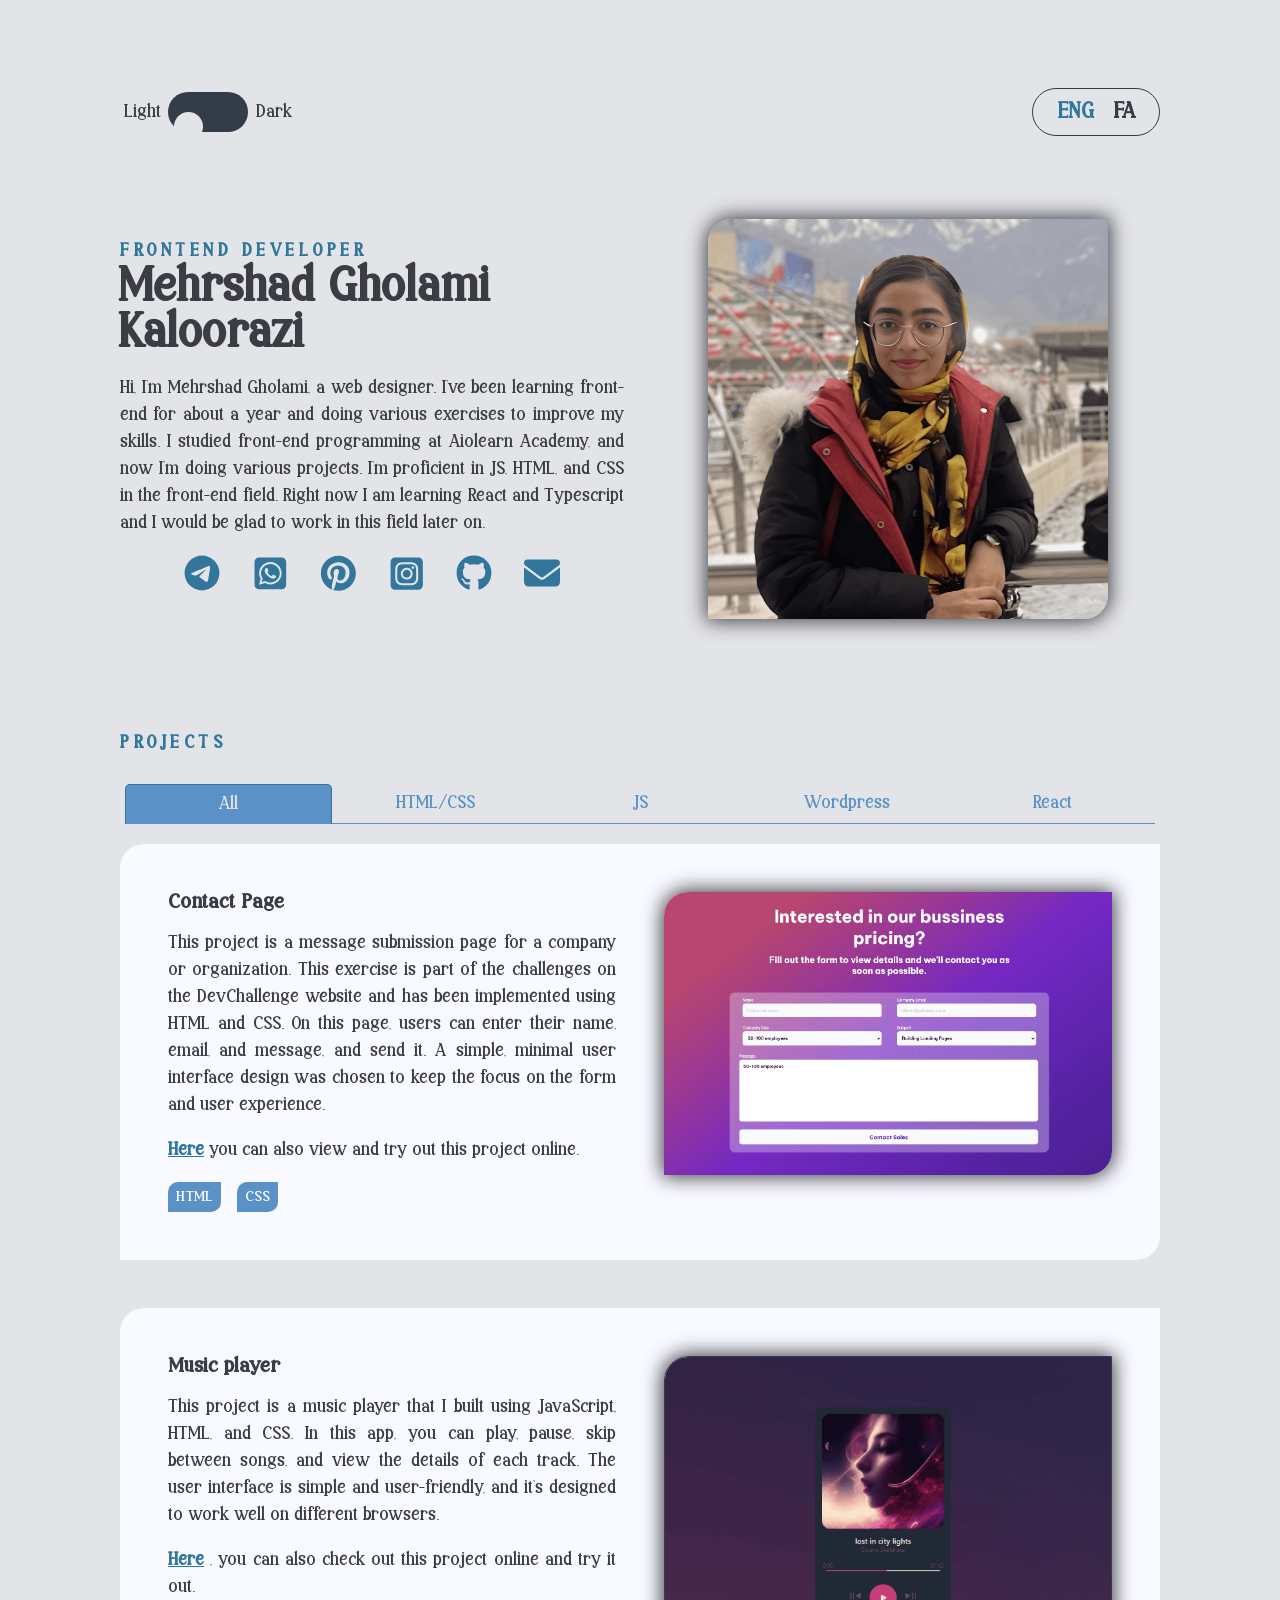
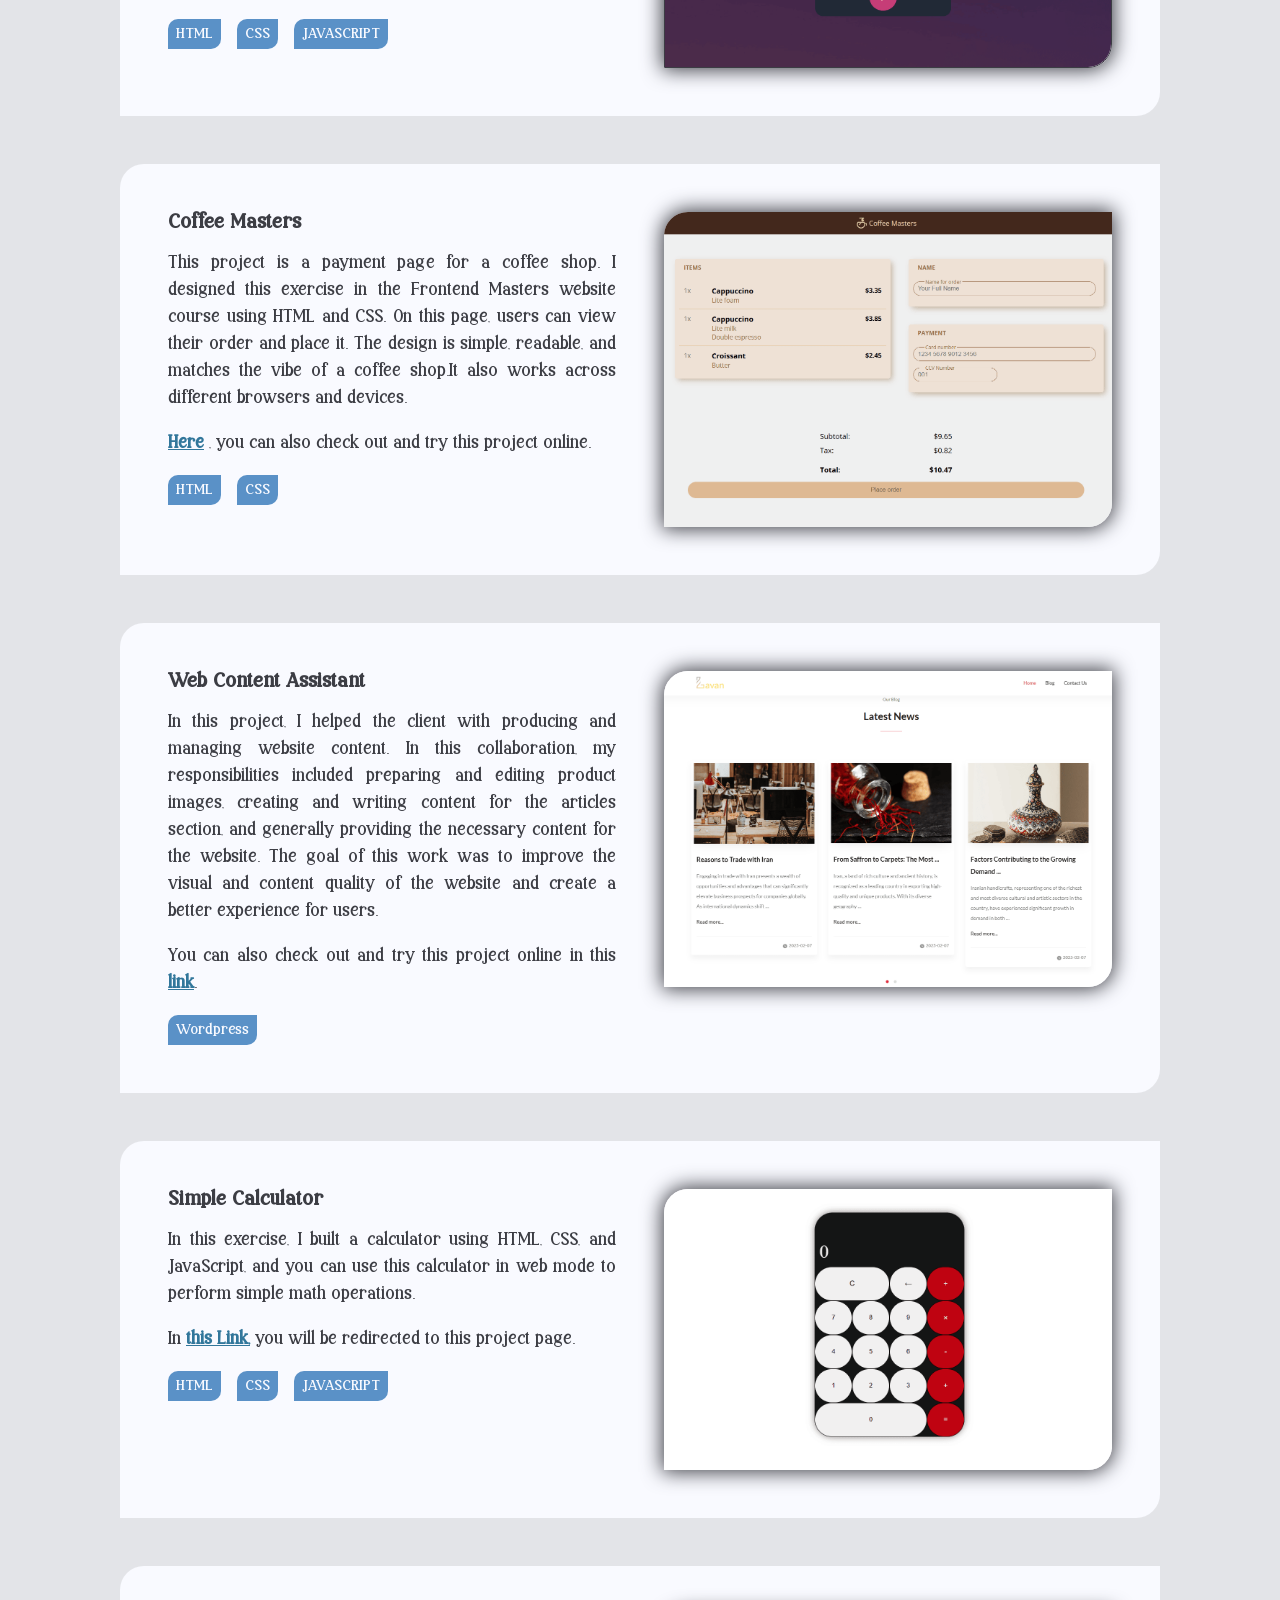
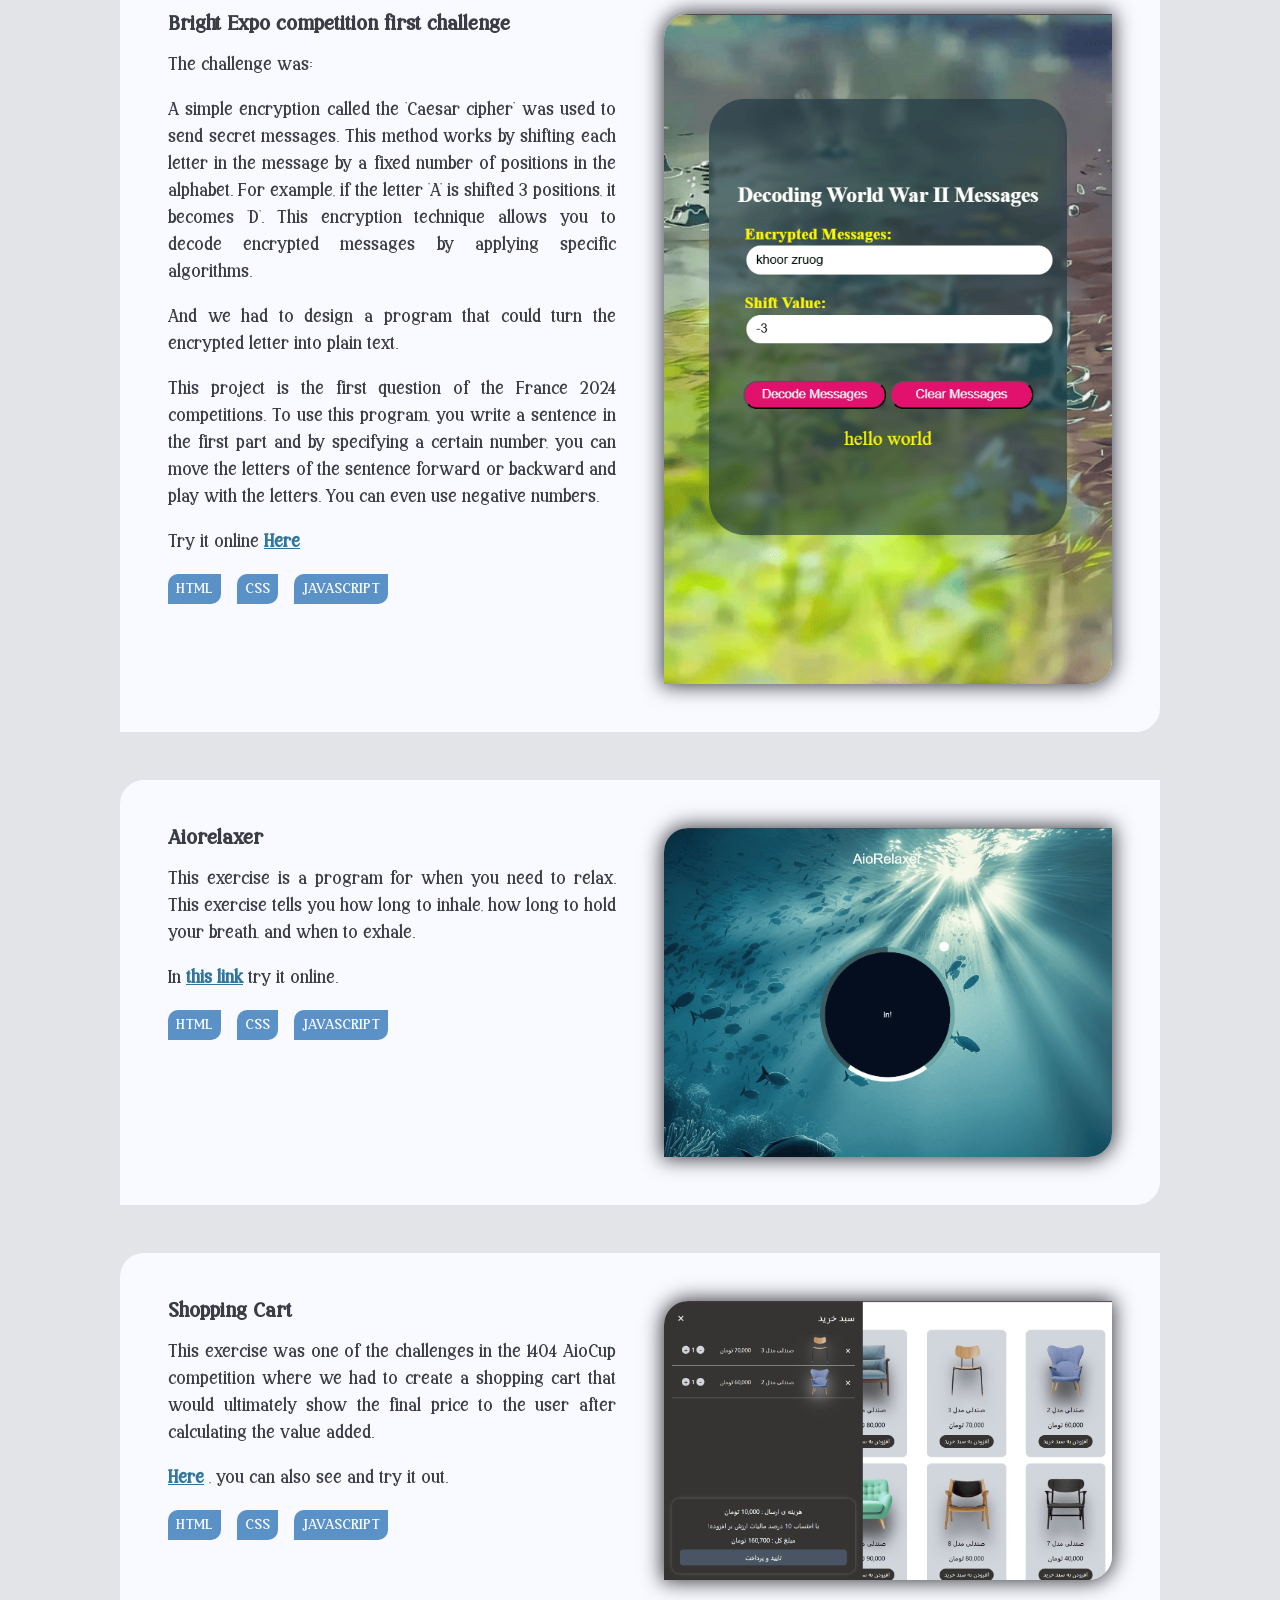
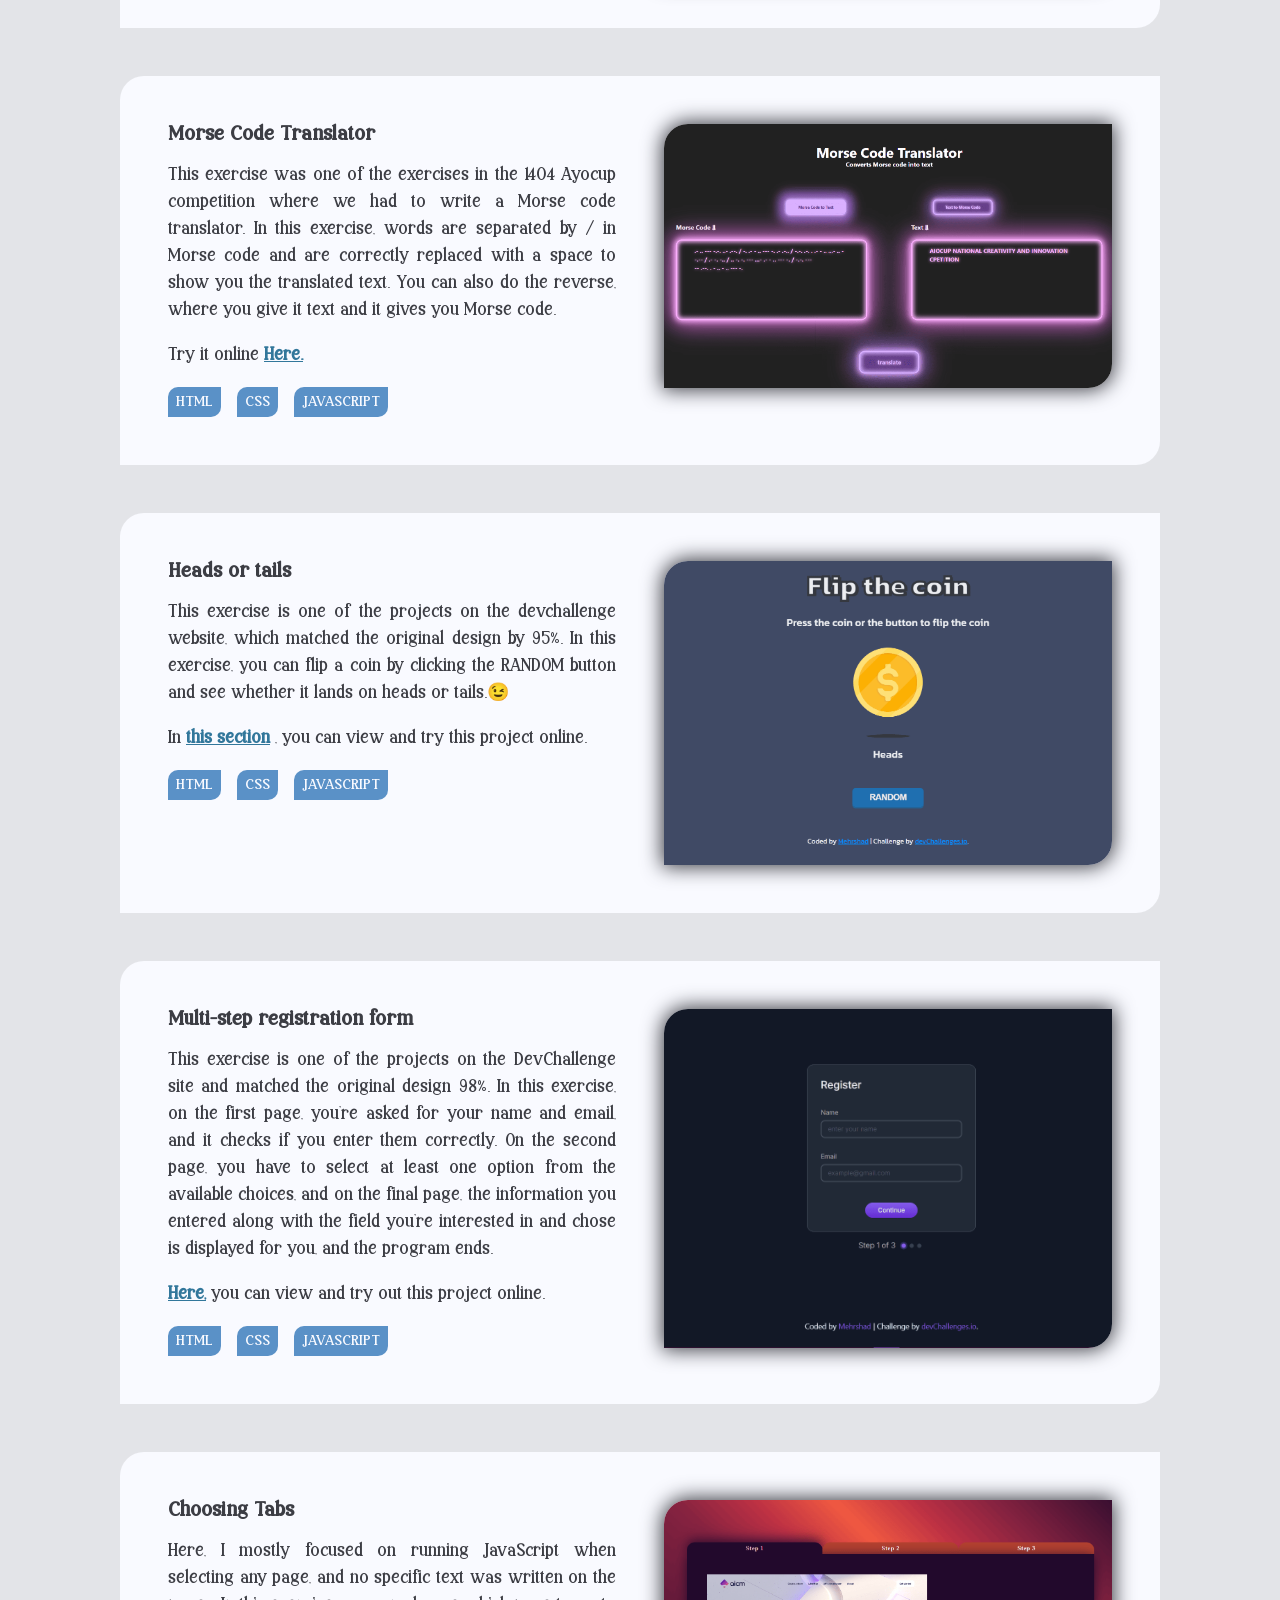
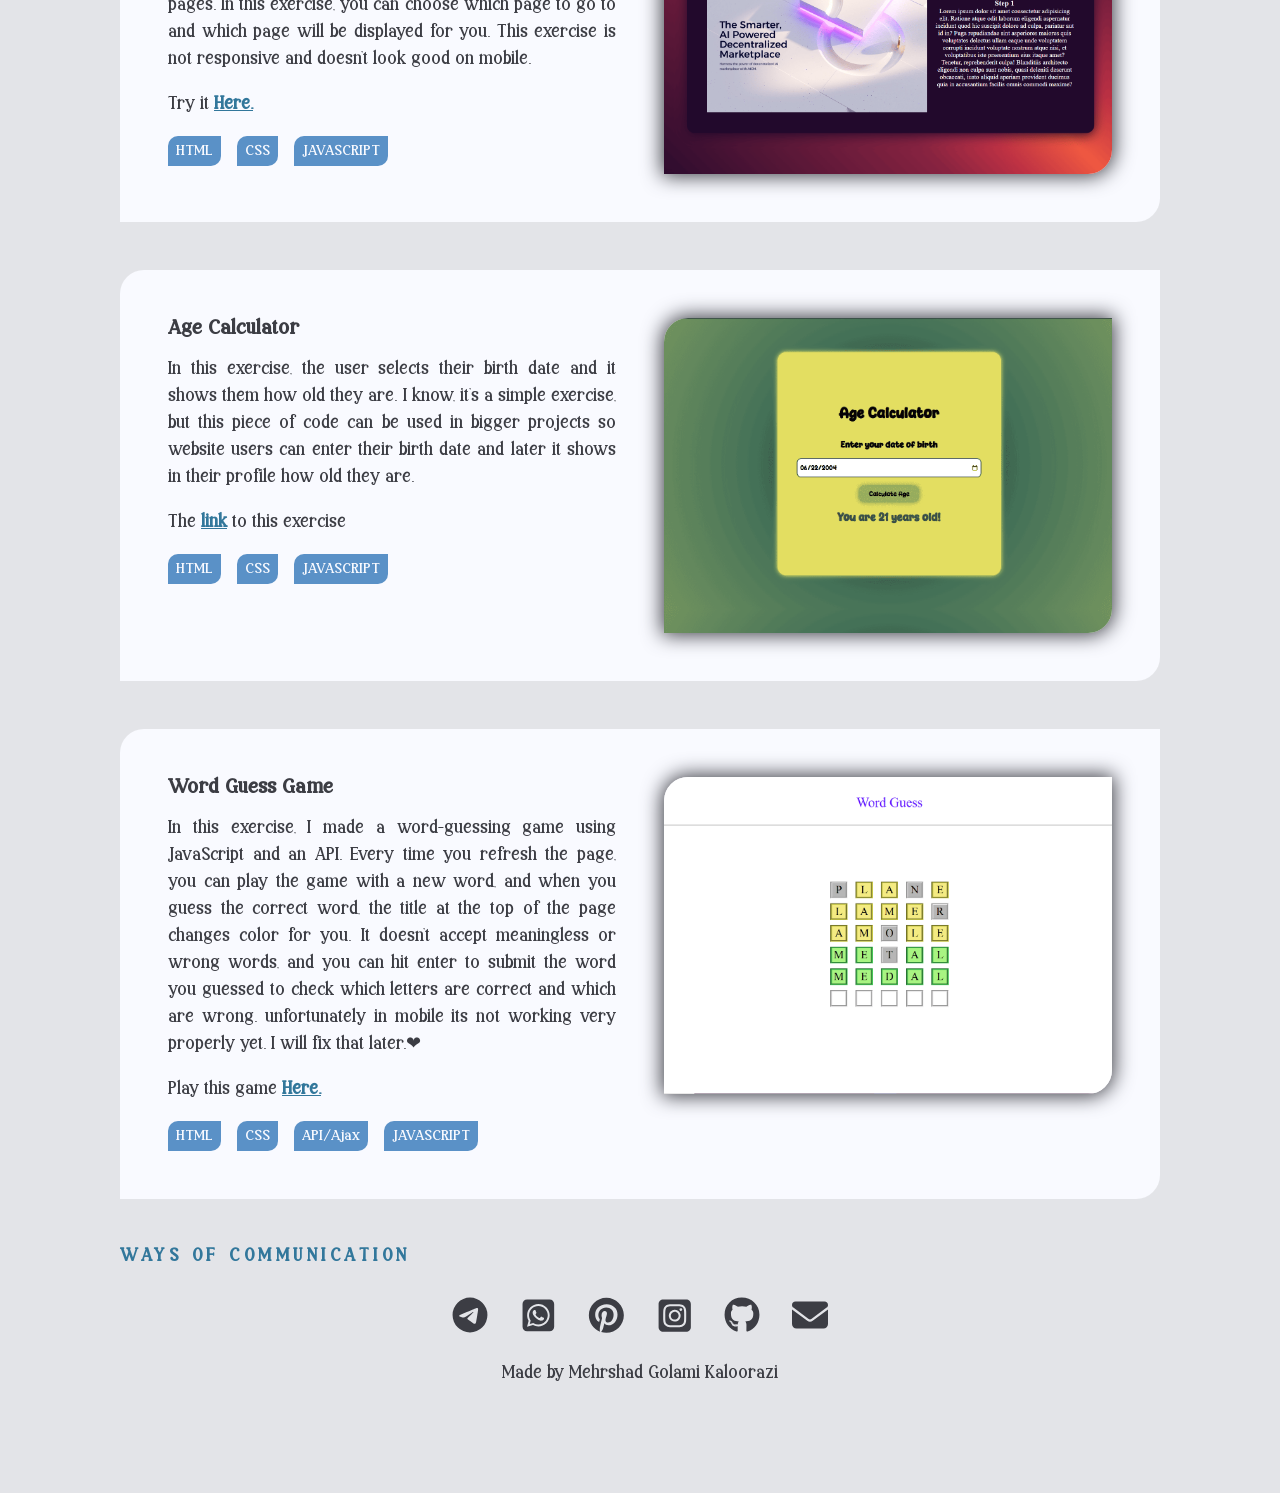
==== eng-index.html @ 02be36e4 "adding eng version" ====
<!DOCTYPE html>
<html lang="eng" dir="ltr">
<head>
    <meta charset="UTF-8">
    <meta name="viewport" content="width=device-width, initial-scale=1.0">
    <link rel="stylesheet" href="style.css">
    <link rel="shortcut icon" href="1.png">
    <title>My Portfolio</title>
</head>
<body>
    <div class="wrapper">
      <header dir="ltr">
        <div class="themeSwicher">
          <label>Light</label>
          <button class="but">
            <div class="circle" data-set-theme="light"></div>
          </button>
          <label>Dark</label>
        </div>
        
        <span>
          <a href="eng-index.html" style="color: #32779b; text-decoration: none;">ENG</a>
          <a href="index.html" style="text-decoration: none;">FA</a>
        </span>
      </header>
      <article class="main-article" style="text-align: left;">
        <div class="text">
          <h2>Frontend Developer</h2>
          <h1 style="text-align: left;">Mehrshad Gholami Kaloorazi</h1>
          <p style="text-align: justify;">Hi, I'm Mehrshad Gholami, a web designer. I've been learning front-end for about a year and doing various exercises to improve my skills. I studied front-end programming at Aiolearn Academy, and now I'm doing various projects. I'm proficient in JS, HTML, and CSS in the front-end field. 
            Right now I am learning React and Typescript and I would be glad to work in this field later on.</p>
          <ul class="icons">
              <li><a href="https://t.me/Mehr_shad" target="_blank"><svg xmlns="http://www.w3.org/2000/svg" viewBox="0 0 512 512">
                  <!--!Font Awesome Free v7.0.0 by @fontawesome - https://fontawesome.com License - https://fontawesome.com/license/free Copyright 2025 Fonticons, Inc.-->
                  <title>Telegram</title>
                  <path d="M256 8a248 248 0 1 0 0 496 248 248 0 1 0 0-496zM371 176.7c-3.7 39.2-19.9 134.4-28.1 178.3-3.5 18.6-10.3 24.8-16.9 25.4-14.4 1.3-25.3-9.5-39.3-18.7-21.8-14.3-34.2-23.2-55.3-37.2-24.5-16.1-8.6-25 5.3-39.5 3.7-3.8 67.1-61.5 68.3-66.7 .2-.7 .3-3.1-1.2-4.4s-3.6-.8-5.1-.5c-2.2 .5-37.1 23.5-104.6 69.1-9.9 6.8-18.9 10.1-26.9 9.9-8.9-.2-25.9-5-38.6-9.1-15.5-5-27.9-7.7-26.8-16.3 .6-4.5 6.7-9 18.4-13.7 72.3-31.5 120.5-52.3 144.6-62.3 68.9-28.6 83.2-33.6 92.5-33.8 2.1 0 6.6 .5 9.6 2.9 2 1.7 3.2 4.1 3.5 6.7 .5 3.2 .6 6.5 .4 9.8z" class="social"/>
                </svg></a></li>
              <li><a href="https://wa.me/qr/Z7FU225FASTUP1" target="_blank"><svg xmlns="http://www.w3.org/2000/svg" viewBox="60 60 510 510">
                <!--!Font Awesome Free v7.0.0 by @fontawesome - https://fontawesome.com License - https://fontawesome.com/license/free Copyright 2025 Fonticons, Inc.-->
                <title>Whatsapp</title>
                <path d="M188.1 318.6C188.1 343.5 195.1 367.8 208.3 388.7L211.4 393.7L198.1 442.3L248 429.2L252.8 432.1C273 444.1 296.2 450.5 319.9 450.5L320 450.5C392.6 450.5 453.3 391.4 453.3 318.7C453.3 283.5 438.1 250.4 413.2 225.5C388.2 200.5 355.2 186.8 320 186.8C247.3 186.8 188.2 245.9 188.1 318.6zM370.8 394C358.2 395.9 348.4 394.9 323.3 384.1C286.5 368.2 261.5 332.6 256.4 325.4C256 324.8 255.7 324.5 255.6 324.3C253.6 321.7 239.4 302.8 239.4 283.3C239.4 264.9 248.4 255.4 252.6 251C252.9 250.7 253.1 250.5 253.3 250.2C256.9 246.2 261.2 245.2 263.9 245.2C266.5 245.2 269.2 245.2 271.5 245.3L272.3 245.3C274.6 245.3 277.5 245.3 280.4 252.1C281.6 255 283.4 259.4 285.3 263.9C288.6 271.9 292 280.2 292.6 281.5C293.6 283.5 294.3 285.8 292.9 288.4C289.5 295.2 286 298.8 283.6 301.4C280.5 304.6 279.1 306.1 281.3 310C296.6 336.3 311.9 345.4 335.2 357.1C339.2 359.1 341.5 358.8 343.8 356.1C346.1 353.5 353.7 344.5 356.3 340.6C358.9 336.6 361.6 337.3 365.2 338.6C368.8 339.9 388.3 349.5 392.3 351.5C393.1 351.9 393.8 352.2 394.4 352.5C397.2 353.9 399.1 354.8 399.9 356.1C400.8 358 400.8 366 397.5 375.2C394.2 384.5 378.4 392.9 370.8 394zM544 160C544 124.7 515.3 96 480 96L160 96C124.7 96 96 124.7 96 160L96 480C96 515.3 124.7 544 160 544L480 544C515.3 544 544 515.3 544 480L544 160zM244.1 457.9L160 480L182.5 397.8C168.6 373.8 161.3 346.5 161.3 318.5C161.4 231.1 232.5 160 319.9 160C362.3 160 402.1 176.5 432.1 206.5C462 236.5 480 276.3 480 318.7C480 406.1 407.3 477.2 319.9 477.2C293.3 477.2 267.2 470.5 244.1 457.9z" class="social"/>
              </svg></a></li>
              <li><a href="https://pin.it/11IVLfPgn" target="_blank"><svg xmlns="http://www.w3.org/2000/svg" viewBox="60 60 510 510">
                <!--!Font Awesome Free v7.0.0 by @fontawesome - https://fontawesome.com License - https://fontawesome.com/license/free Copyright 2025 Fonticons, Inc.-->
                <title>Pinterest</title>
                <path d="M568 320C568 457 457 568 320 568C294.4 568 269.8 564.1 246.6 556.9C256.7 540.4 271.8 513.4 277.4 491.9C280.4 480.3 292.8 432.9 292.8 432.9C300.9 448.3 324.5 461.4 349.6 461.4C424.4 461.4 478.3 392.6 478.3 307.1C478.3 225.2 411.4 163.9 325.4 163.9C218.4 163.9 161.5 235.7 161.5 314C161.5 350.4 180.9 395.7 211.8 410.1C216.5 412.3 219 411.3 220.1 406.8C220.9 403.4 225.1 386.5 227 378.7C227.6 376.2 227.3 374 225.3 371.6C215.2 359.1 207 336.3 207 315C207 260.3 248.4 207.4 319 207.4C379.9 207.4 422.6 248.9 422.6 308.3C422.6 375.4 388.7 421.9 344.6 421.9C320.3 421.9 302 401.8 307.9 377.1C314.9 347.6 328.4 315.8 328.4 294.5C328.4 275.5 318.2 259.6 297 259.6C272.1 259.6 252.1 285.3 252.1 319.8C252.1 341.8 259.5 356.6 259.5 356.6C259.5 356.6 235 460.4 230.5 479.8C225.5 501.2 227.5 531.4 229.6 551C137.4 514.9 72 425.1 72 320C72 183 183 72 320 72C457 72 568 183 568 320z" class="social"/>
              </svg></a></li>
              <li><a href="https://www.instagram.com/web_with_mehrshad" target="_blank"><svg xmlns="http://www.w3.org/2000/svg" viewBox="60 60 500 500">
                <!--!Font Awesome Free v7.0.0 by @fontawesome - https://fontawesome.com License - https://fontawesome.com/license/free Copyright 2025 Fonticons, Inc.-->
                <title>Instagram</title>
                <path d="M290.4 275.7C274 286 264.5 304.5 265.5 323.8C266.6 343.2 278.2 360.4 295.6 368.9C313.1 377.3 333.8 375.5 349.6 364.3C366 354 375.5 335.5 374.5 316.2C373.4 296.8 361.8 279.6 344.4 271.1C326.9 262.7 306.2 264.5 290.4 275.7zM432.7 207.3C427.5 202.1 421.2 198 414.3 195.3C396.2 188.2 356.7 188.5 331.2 188.8C327.1 188.8 323.3 188.9 320 188.9C316.7 188.9 312.8 188.9 308.6 188.8C283.1 188.5 243.8 188.1 225.7 195.3C218.8 198 212.6 202.1 207.3 207.3C202 212.5 198 218.8 195.3 225.7C188.2 243.8 188.6 283.4 188.8 308.9C188.8 313 188.9 316.8 188.9 320C188.9 323.2 188.9 327 188.8 331.1C188.6 356.6 188.2 396.2 195.3 414.3C198 421.2 202.1 427.4 207.3 432.7C212.5 438 218.8 442 225.7 444.7C243.8 451.8 283.3 451.5 308.8 451.2C312.9 451.2 316.7 451.1 320 451.1C323.3 451.1 327.2 451.1 331.4 451.2C356.9 451.5 396.2 451.9 414.3 444.7C421.2 442 427.4 437.9 432.7 432.7C438 427.5 442 421.2 444.7 414.3C451.9 396.3 451.5 356.9 451.2 331.3C451.2 327.1 451.1 323.2 451.1 319.9C451.1 316.6 451.1 312.8 451.2 308.5C451.5 283 451.9 243.6 444.7 225.5C442 218.6 437.9 212.4 432.7 207.1L432.7 207.3zM365.6 251.8C383.7 263.9 396.2 282.7 400.5 304C404.8 325.3 400.3 347.5 388.2 365.6C382.2 374.6 374.5 382.2 365.6 388.2C356.7 394.2 346.6 398.3 336 400.4C314.7 404.6 292.5 400.2 274.4 388.1C256.3 376 243.8 357.2 239.5 335.9C235.2 314.6 239.7 292.4 251.7 274.3C263.7 256.2 282.6 243.7 303.9 239.4C325.2 235.1 347.4 239.6 365.5 251.6L365.6 251.6zM394.8 250.5C391.7 248.4 389.2 245.4 387.7 241.9C386.2 238.4 385.9 234.6 386.6 230.8C387.3 227 389.2 223.7 391.8 221C394.4 218.3 397.9 216.5 401.6 215.8C405.3 215.1 409.2 215.4 412.7 216.9C416.2 218.4 419.2 220.8 421.3 223.9C423.4 227 424.5 230.7 424.5 234.5C424.5 237 424 239.5 423.1 241.8C422.2 244.1 420.7 246.2 419 248C417.3 249.8 415.1 251.2 412.8 252.2C410.5 253.2 408 253.7 405.5 253.7C401.7 253.7 398 252.6 394.9 250.5L394.8 250.5zM544 160C544 124.7 515.3 96 480 96L160 96C124.7 96 96 124.7 96 160L96 480C96 515.3 124.7 544 160 544L480 544C515.3 544 544 515.3 544 480L544 160zM453 453C434.3 471.7 411.6 477.6 386 478.9C359.6 480.4 280.4 480.4 254 478.9C228.4 477.6 205.7 471.7 187 453C168.3 434.3 162.4 411.6 161.2 386C159.7 359.6 159.7 280.4 161.2 254C162.5 228.4 168.3 205.7 187 187C205.7 168.3 228.5 162.4 254 161.2C280.4 159.7 359.6 159.7 386 161.2C411.6 162.5 434.3 168.3 453 187C471.7 205.7 477.6 228.4 478.8 254C480.3 280.3 480.3 359.4 478.8 385.9C477.5 411.5 471.7 434.2 453 452.9L453 453z" class="social"/>
              </svg></a></li>
              <li><a href="https://github.com/Mehrghk" target="_blank"><svg xmlns="http://www.w3.org/2000/svg" viewBox="0 0 496 512">
                    <!--!Font Awesome Free 6.7.2 by @fontawesome - https://fontawesome.com License - https://fontawesome.com/license/free Copyright 2025 Fonticons, Inc.-->
                <title>Github</title>
                    <path d="M165.9 397.4c0 2-2.3 3.6-5.2 3.6-3.3 .3-5.6-1.3-5.6-3.6 0-2 2.3-3.6 5.2-3.6 3-.3 5.6 1.3 5.6 3.6zm-31.1-4.5c-.7 2 1.3 4.3 4.3 4.9 2.6 1 5.6 0 6.2-2s-1.3-4.3-4.3-5.2c-2.6-.7-5.5 .3-6.2 2.3zm44.2-1.7c-2.9 .7-4.9 2.6-4.6 4.9 .3 2 2.9 3.3 5.9 2.6 2.9-.7 4.9-2.6 4.6-4.6-.3-1.9-3-3.2-5.9-2.9zM244.8 8C106.1 8 0 113.3 0 252c0 110.9 69.8 205.8 169.5 239.2 12.8 2.3 17.3-5.6 17.3-12.1 0-6.2-.3-40.4-.3-61.4 0 0-70 15-84.7-29.8 0 0-11.4-29.1-27.8-36.6 0 0-22.9-15.7 1.6-15.4 0 0 24.9 2 38.6 25.8 21.9 38.6 58.6 27.5 72.9 20.9 2.3-16 8.8-27.1 16-33.7-55.9-6.2-112.3-14.3-112.3-110.5 0-27.5 7.6-41.3 23.6-58.9-2.6-6.5-11.1-33.3 2.6-67.9 20.9-6.5 69 27 69 27 20-5.6 41.5-8.5 62.8-8.5s42.8 2.9 62.8 8.5c0 0 48.1-33.6 69-27 13.7 34.7 5.2 61.4 2.6 67.9 16 17.7 25.8 31.5 25.8 58.9 0 96.5-58.9 104.2-114.8 110.5 9.2 7.9 17 22.9 17 46.4 0 33.7-.3 75.4-.3 83.6 0 6.5 4.6 14.4 17.3 12.1C428.2 457.8 496 362.9 496 252 496 113.3 383.5 8 244.8 8zM97.2 352.9c-1.3 1-1 3.3 .7 5.2 1.6 1.6 3.9 2.3 5.2 1 1.3-1 1-3.3-.7-5.2-1.6-1.6-3.9-2.3-5.2-1zm-10.8-8.1c-.7 1.3 .3 2.9 2.3 3.9 1.6 1 3.6 .7 4.3-.7 .7-1.3-.3-2.9-2.3-3.9-2-.6-3.6-.3-4.3 .7zm32.4 35.6c-1.6 1.3-1 4.3 1.3 6.2 2.3 2.3 5.2 2.6 6.5 1 1.3-1.3 .7-4.3-1.3-6.2-2.2-2.3-5.2-2.6-6.5-1zm-11.4-14.7c-1.6 1-1.6 3.6 0 5.9 1.6 2.3 4.3 3.3 5.6 2.3 1.6-1.3 1.6-3.9 0-6.2-1.4-2.3-4-3.3-5.6-2z" class="social" />
                  </svg></a></li>
              <li><a href="mailto:megh92701@gmail.com"><svg xmlns="http://www.w3.org/2000/svg" viewBox="0 0 512 512">
                    <!--!Font Awesome Free 6.7.2 by @fontawesome - https://fontawesome.com License - https://fontawesome.com/license/free Copyright 2025 Fonticons, Inc.-->
                <title>Email</title>
                    <path d="M48 64C21.5 64 0 85.5 0 112c0 15.1 7.1 29.3 19.2 38.4L236.8 313.6c11.4 8.5 27 8.5 38.4 0L492.8 150.4c12.1-9.1 19.2-23.3 19.2-38.4c0-26.5-21.5-48-48-48L48 64zM0 176L0 384c0 35.3 28.7 64 64 64l384 0c35.3 0 64-28.7 64-64l0-208L294.4 339.2c-22.8 17.1-54 17.1-76.8 0L0 176z" class="social" />
                  </svg></a></li>
            </ul>
        </div>
        <img src="Upscaled2.png" alt="Mehrshad Gholami Kaloorazi." />
      </article>
      <main>
        <h2 class="h2-footer">Projects</h2>
        <ul class="project-type">
          <li name="All" class="active">
            <span>All</span>
          </li>
          <li name="CSS">
            <span>HTML/CSS</span>
          </li>
          <li name="JS">
            <span>JS</span>
          </li>
          <li name="Wordpress">
            <span>Wordpress</span>
          </li>
          <li name="React">
            <span>React</span>
          </li>
        </ul>
        
        <div class="All-panel projects">
          <article class="project">
            <div class="text">
              <h3>Contact Page</h3>
              <p>
                This project is a message submission page for a company or organization. This exercise is part of the challenges on the DevChallenge website and has been implemented using HTML and CSS. On this page, users can enter their name, email, and message, and send it. A simple, minimal user interface design was chosen to keep the focus on the form and user experience.
                <p>
                  <a target="_blank" href="https://mehrghk.github.io/contact-page/">Here</a> 
                  you can also view and try out this project online.
                </p>
              </p>
              <ul>
                <li>HTML</li>
                <li>CSS</li>
              </ul>
            </div>
            <img src="Projects/contact-page.png" alt="Contact Page">
          </article>
          <article class="project">
            <div class="text">
              <h3>Music player</h3>
                <p>This project is a music player that I built using JavaScript, HTML, and CSS. In this app, you can play, pause, skip between songs, and view the details of each track. The user interface is simple and user-friendly, and it's designed to work well on different browsers.

                </p>
                <p>
                  <a target="_blank" href="https://mehrghk.github.io/Music-Player-by-Mehrshad/">Here</a> 
                  , you can also check out this project online and try it out.
                </p>
              <ul>
                <li>HTML</li>
                <li>CSS</li>
                <li>JAVASCRIPT</li>
              </ul>
              
            </div>
            <img src="Projects/music-palyer.png" alt="Grid-based layout with 3 columns and 4 rows, some merged, featuring planets and moons." class="img-border">

          </article>
          <article class="project">
            <div class="text">
              <h3>Coffee Masters</h3>
              <p>This project is a payment page for a coffee shop. I designed this exercise in the Frontend Masters website course using HTML and CSS. On this page, users can view their order and place it. The design is simple, readable, and matches the vibe of a coffee shop.It also works across different browsers and devices.</p>
              <p>
                <a target="_blank" href="https://mehrghk.github.io/Coffee-Masters/">Here</a> 
                , you can also check out and try this project online.
              </p>
              <ul>
                <li>HTML</li>
                <li>CSS</li>
              </ul>
            </div>
            <img src="Projects/coffee-masters.png" alt="A page for placing order in a cafe">
          </article>
          <article class="project">
            <div class="text">
              <h3>Web Content Assistant</h3>
              <p>In this project, I helped the client with producing and managing website content. In this collaboration, my responsibilities included preparing and editing product images, creating and writing content for the articles section, and generally providing the necessary content for the website. The goal of this work was to improve the visual and content quality of the website and create a better experience for users.</p>

              <p>You can also check out and try this project online in this
                <a target="_blank" href="https://lavantrading.com/">link</a>.
              </p>
              <ul>
                <li>Wordpress</li>
              </ul>
            </div>
            <img src="Projects/پروژه 1.png" alt="A page for placing order in a cafe">
          </article>
          <article class="project">
            <div class="text">
              <h3>Simple Calculator</h3>
              <p>In this exercise, I built a calculator using HTML, CSS, and JavaScript, and you can use this calculator in web mode to perform simple math operations.</p>
              <p>In 
                <a target="_blank" href="https://mehrghk.github.io/calculator/">this Link,</a> 
                you will be redirected to this project page.
              </p>
              <ul>
                <li>HTML</li>
                <li>CSS</li>
                <li>JAVASCRIPT</li>
              </ul>
            </div>
            <img src="Projects/calculator.png" alt="Calculator">
          </article>
          <article class="project">
            <div class="text">
              <h3>Bright Expo competition first challenge</h3>
              <p>The challenge was:</p>
              <p>A simple encryption called the 'Caesar cipher' was used to send secret messages. This method works by shifting each letter in the message by a fixed number of positions in the alphabet. For example, if the letter 'A' is shifted 3 positions, it becomes 'D'. This encryption technique allows you to decode encrypted messages by applying specific algorithms.</p>
              <p>And we had to design a program that could turn the encrypted letter into plain text.</p>
              <p>This project is the first question of the France 2024 competitions. To use this program, you write a sentence in the first part and by specifying a certain number, you can move the letters of the sentence forward or backward and play with the letters. You can even use negative numbers.</p>
              <p>Try it online
                <a target="_blank" href="https://mehrghk.github.io/BrightExpoChallenge1/">Here</a>
              </p>
              <ul>
                <li>HTML</li>
                <li>CSS</li>
                <li>JAVASCRIPT</li>
              </ul>
            </div>
            <img class="in-desktop" src="Projects/BrightExpo Challenge1.png" alt="BrightExpo Challenge1">
            <img class="in-mobile" src="Projects/BrightExpo Challenge.png" alt="BrightExpo Challenge1">
          </article>
          <article class="project">
            <div class="text">
              <h3>Aiorelaxer</h3>
              <p>This exercise is a program for when you need to relax. This exercise tells you how long to inhale, how long to hold your breath, and when to exhale.</p>
              <p>In
                <a target="_blank" href="https://mehrghk.github.io/Aiorelaxer/">this link</a> 
                try it online.
              </p>
              <ul>
                <li>HTML</li>
                <li>CSS</li>
                <li>JAVASCRIPT</li>
              </ul>
            </div>
            <img src="Projects/aiorelaxer.png" alt="A page for relaxing(breath)">
          </article>
          <article class="project">
            <div class="text">
              <h3>Shopping Cart</h3>
              <p>This exercise was one of the challenges in the 1404 AioCup competition where we had to create a shopping cart that would ultimately show the final price to the user after calculating the value added.</p>
              <p>
                <a target="_blank" href="https://mehrghk.github.io/ShoppingCartByMehrshadGholami/">Here</a> 
                , you can also see and try it out.
              </p>
              <ul>
                <li>HTML</li>
                <li>CSS</li>
                <li>JAVASCRIPT</li>
              </ul>
            </div>
            <img src="Projects/sabad kharid.png" alt="A shopping cart project">
          </article>
          <article class="project">
            <div class="text">
              <h3>Morse Code Translator</h3>
              <p>This exercise was one of the exercises in the 1404 Ayocup competition where we had to write a Morse code translator. In this exercise, words are separated by / in Morse code and are correctly replaced with a space to show you the translated text. You can also do the reverse, where you give it text and it gives you Morse code.</p>
              <p>Try it online 
                <a target="_blank" href="https://mehrghk.github.io/MorseToTextOrTextToMorseTranslatorByMehrshad/">Here.</a>
              </p>
              <ul>
                <li>HTML</li>
                <li>CSS</li>
                <li>JAVASCRIPT</li>
              </ul>
            </div>
            <img src="Projects/morse-code-translator.png" alt="a translator for morse code to text and vice versa">
          </article>
          <article class="project">
            <div class="text">
              <h3>Heads or tails</h3>
              <p>This exercise is one of the projects on the devchallenge website, which matched the original design by 95%. In this exercise, you can flip a coin by clicking the RANDOM button and see whether it lands on heads or tails.😉</p>
              <p>In 
                <a target="_blank" href="https://mehrghk.github.io/Fliping-Coin/">this section</a> 
               , you can view and try this project online.
              </p>
              <ul>
                <li>HTML</li>
                <li>CSS</li>
                <li>JAVASCRIPT</li>
              </ul>
            </div>
            <img src="Projects/flip-the-coin.png" alt="flip the coin page">
          </article>
          <article class="project">
            <div class="text">
              <h3>Multi-step registration form</h3>
              <p>This exercise is one of the projects on the DevChallenge site and matched the original design 98%. In this exercise, on the first page, you're asked for your name and email, and it checks if you enter them correctly. On the second page, you have to select at least one option from the available choices, and on the final page, the information you entered along with the field you're interested in and chose is displayed for you, and the program ends.
              </p>
              <p>
                <a target="_blank" href="https://mehrghk.github.io/Multi-Step-Register-Form-By-Mehrshad/">Here,</a> 
               you can view and try out this project online.
              </p>
              <ul>
                <li>HTML</li>
                <li>CSS</li>
                <li>JAVASCRIPT</li>
              </ul>
            </div>
            <img src="Projects/multi-step-register-form.png" alt="flip the coin page">
          </article>
          <article class="project">
            <div class="text">
              <h3>Choosing Tabs</h3>
              <p>Here, I mostly focused on running JavaScript when selecting any page, and no specific text was written on the pages. In this exercise, you can choose which page to go to and which page will be displayed for you. This exercise is not responsive and doesn't look good on mobile.</p>
              <p>Try it 
                <a target="_blank" href="https://mehrghk.github.io/Tab-Sections/">Here.</a>
              </p>
              <ul>
                <li>HTML</li>
                <li>CSS</li>
                <li>JAVASCRIPT</li>
              </ul>
            </div>
            <img src="Projects/tab-sections.png" alt="tab chosing project">
          </article>
          <article class="project">
            <div class="text">
              <h3>Age Calculator</h3>
              <p>In this exercise, the user selects their birth date and it shows them how old they are.  
I know, it's a simple exercise, but this piece of code can be used in bigger projects so website users can enter their birth date and later it shows in their profile how old they are.</p>
              <p>The
                <a target="_blank" href="https://mehrghk.github.io/Calculate-Age-By-Mehrshad/"> link</a> 
                 to this exercise
              </p>
              <ul>
                <li>HTML</li>
                <li>CSS</li>
                <li>JAVASCRIPT</li>
              </ul>
            </div>
            <img src="Projects/Calculate-Age.png" alt="tab chosing project">
          </article>
          <article class="project">
            <div class="text">
              <h3>Word Guess Game</h3>
              <p>In this exercise, I made a word-guessing game using JavaScript and an API. Every time you refresh the page, you can play the game with a new word, and when you guess the correct word, the title at the top of the page changes color for you. It doesn't accept meaningless or wrong words, and you can hit enter to submit the word you guessed to check which letters are correct and which are wrong.
                unfortunately in mobile its not working very properly yet. I will fix that later.❤
              </p>
              <p>Play this game
                <a target="_blank" href="https://mehrghk.github.io/WordGuess-game/">Here.</a> 
              </p>
              <ul>
                <li>HTML</li>
                <li>CSS</li>
                <li>API/Ajax</li>
                <li>JAVASCRIPT</li>
              </ul>
            </div>
            <img src="Projects/WordGuess-Game.png" alt="tab chosing project">
          </article>
        </div>
        <div class="CSS-panel projects"></div>
        <div class="JS-panel projects"></div>
        <div class="Wordpress-panel projects"></div>
        <div class="React-panel projects"></div>

      </main>
      <footer>
        <h2 class="h2-footer">Ways of communication</h2>
        <div class="footer-text">
          <ul class="icons">
            <li><a href="https://t.me/Mehr_shad" target="_blank"><svg xmlns="http://www.w3.org/2000/svg" viewBox="0 0 512 512">
                <title>Telegram</title>
                <path d="M256 8a248 248 0 1 0 0 496 248 248 0 1 0 0-496zM371 176.7c-3.7 39.2-19.9 134.4-28.1 178.3-3.5 18.6-10.3 24.8-16.9 25.4-14.4 1.3-25.3-9.5-39.3-18.7-21.8-14.3-34.2-23.2-55.3-37.2-24.5-16.1-8.6-25 5.3-39.5 3.7-3.8 67.1-61.5 68.3-66.7 .2-.7 .3-3.1-1.2-4.4s-3.6-.8-5.1-.5c-2.2 .5-37.1 23.5-104.6 69.1-9.9 6.8-18.9 10.1-26.9 9.9-8.9-.2-25.9-5-38.6-9.1-15.5-5-27.9-7.7-26.8-16.3 .6-4.5 6.7-9 18.4-13.7 72.3-31.5 120.5-52.3 144.6-62.3 68.9-28.6 83.2-33.6 92.5-33.8 2.1 0 6.6 .5 9.6 2.9 2 1.7 3.2 4.1 3.5 6.7 .5 3.2 .6 6.5 .4 9.8z" class="social"/>
              </svg></a></li>
            <li><a href="https://wa.me/qr/Z7FU225FASTUP1" target="_blank"><svg xmlns="http://www.w3.org/2000/svg" viewBox="60 60 510 510">
              <title>Whatsapp</title>
              <path d="M188.1 318.6C188.1 343.5 195.1 367.8 208.3 388.7L211.4 393.7L198.1 442.3L248 429.2L252.8 432.1C273 444.1 296.2 450.5 319.9 450.5L320 450.5C392.6 450.5 453.3 391.4 453.3 318.7C453.3 283.5 438.1 250.4 413.2 225.5C388.2 200.5 355.2 186.8 320 186.8C247.3 186.8 188.2 245.9 188.1 318.6zM370.8 394C358.2 395.9 348.4 394.9 323.3 384.1C286.5 368.2 261.5 332.6 256.4 325.4C256 324.8 255.7 324.5 255.6 324.3C253.6 321.7 239.4 302.8 239.4 283.3C239.4 264.9 248.4 255.4 252.6 251C252.9 250.7 253.1 250.5 253.3 250.2C256.9 246.2 261.2 245.2 263.9 245.2C266.5 245.2 269.2 245.2 271.5 245.3L272.3 245.3C274.6 245.3 277.5 245.3 280.4 252.1C281.6 255 283.4 259.4 285.3 263.9C288.6 271.9 292 280.2 292.6 281.5C293.6 283.5 294.3 285.8 292.9 288.4C289.5 295.2 286 298.8 283.6 301.4C280.5 304.6 279.1 306.1 281.3 310C296.6 336.3 311.9 345.4 335.2 357.1C339.2 359.1 341.5 358.8 343.8 356.1C346.1 353.5 353.7 344.5 356.3 340.6C358.9 336.6 361.6 337.3 365.2 338.6C368.8 339.9 388.3 349.5 392.3 351.5C393.1 351.9 393.8 352.2 394.4 352.5C397.2 353.9 399.1 354.8 399.9 356.1C400.8 358 400.8 366 397.5 375.2C394.2 384.5 378.4 392.9 370.8 394zM544 160C544 124.7 515.3 96 480 96L160 96C124.7 96 96 124.7 96 160L96 480C96 515.3 124.7 544 160 544L480 544C515.3 544 544 515.3 544 480L544 160zM244.1 457.9L160 480L182.5 397.8C168.6 373.8 161.3 346.5 161.3 318.5C161.4 231.1 232.5 160 319.9 160C362.3 160 402.1 176.5 432.1 206.5C462 236.5 480 276.3 480 318.7C480 406.1 407.3 477.2 319.9 477.2C293.3 477.2 267.2 470.5 244.1 457.9z" class="social"/>
            </svg></a></li>
            <li><a href="https://pin.it/11IVLfPgn" target="_blank"><svg xmlns="http://www.w3.org/2000/svg" viewBox="60 60 510 510">
              <title>Pinterest</title>
              <path d="M568 320C568 457 457 568 320 568C294.4 568 269.8 564.1 246.6 556.9C256.7 540.4 271.8 513.4 277.4 491.9C280.4 480.3 292.8 432.9 292.8 432.9C300.9 448.3 324.5 461.4 349.6 461.4C424.4 461.4 478.3 392.6 478.3 307.1C478.3 225.2 411.4 163.9 325.4 163.9C218.4 163.9 161.5 235.7 161.5 314C161.5 350.4 180.9 395.7 211.8 410.1C216.5 412.3 219 411.3 220.1 406.8C220.9 403.4 225.1 386.5 227 378.7C227.6 376.2 227.3 374 225.3 371.6C215.2 359.1 207 336.3 207 315C207 260.3 248.4 207.4 319 207.4C379.9 207.4 422.6 248.9 422.6 308.3C422.6 375.4 388.7 421.9 344.6 421.9C320.3 421.9 302 401.8 307.9 377.1C314.9 347.6 328.4 315.8 328.4 294.5C328.4 275.5 318.2 259.6 297 259.6C272.1 259.6 252.1 285.3 252.1 319.8C252.1 341.8 259.5 356.6 259.5 356.6C259.5 356.6 235 460.4 230.5 479.8C225.5 501.2 227.5 531.4 229.6 551C137.4 514.9 72 425.1 72 320C72 183 183 72 320 72C457 72 568 183 568 320z" class="social"/>
            </svg></a></li>
            <li><a href="https://www.instagram.com/web_with_mehrshad" target="_blank"><svg xmlns="http://www.w3.org/2000/svg" viewBox="60 60 500 500">
              <title>Instagram</title>
              <path d="M290.4 275.7C274 286 264.5 304.5 265.5 323.8C266.6 343.2 278.2 360.4 295.6 368.9C313.1 377.3 333.8 375.5 349.6 364.3C366 354 375.5 335.5 374.5 316.2C373.4 296.8 361.8 279.6 344.4 271.1C326.9 262.7 306.2 264.5 290.4 275.7zM432.7 207.3C427.5 202.1 421.2 198 414.3 195.3C396.2 188.2 356.7 188.5 331.2 188.8C327.1 188.8 323.3 188.9 320 188.9C316.7 188.9 312.8 188.9 308.6 188.8C283.1 188.5 243.8 188.1 225.7 195.3C218.8 198 212.6 202.1 207.3 207.3C202 212.5 198 218.8 195.3 225.7C188.2 243.8 188.6 283.4 188.8 308.9C188.8 313 188.9 316.8 188.9 320C188.9 323.2 188.9 327 188.8 331.1C188.6 356.6 188.2 396.2 195.3 414.3C198 421.2 202.1 427.4 207.3 432.7C212.5 438 218.8 442 225.7 444.7C243.8 451.8 283.3 451.5 308.8 451.2C312.9 451.2 316.7 451.1 320 451.1C323.3 451.1 327.2 451.1 331.4 451.2C356.9 451.5 396.2 451.9 414.3 444.7C421.2 442 427.4 437.9 432.7 432.7C438 427.5 442 421.2 444.7 414.3C451.9 396.3 451.5 356.9 451.2 331.3C451.2 327.1 451.1 323.2 451.1 319.9C451.1 316.6 451.1 312.8 451.2 308.5C451.5 283 451.9 243.6 444.7 225.5C442 218.6 437.9 212.4 432.7 207.1L432.7 207.3zM365.6 251.8C383.7 263.9 396.2 282.7 400.5 304C404.8 325.3 400.3 347.5 388.2 365.6C382.2 374.6 374.5 382.2 365.6 388.2C356.7 394.2 346.6 398.3 336 400.4C314.7 404.6 292.5 400.2 274.4 388.1C256.3 376 243.8 357.2 239.5 335.9C235.2 314.6 239.7 292.4 251.7 274.3C263.7 256.2 282.6 243.7 303.9 239.4C325.2 235.1 347.4 239.6 365.5 251.6L365.6 251.6zM394.8 250.5C391.7 248.4 389.2 245.4 387.7 241.9C386.2 238.4 385.9 234.6 386.6 230.8C387.3 227 389.2 223.7 391.8 221C394.4 218.3 397.9 216.5 401.6 215.8C405.3 215.1 409.2 215.4 412.7 216.9C416.2 218.4 419.2 220.8 421.3 223.9C423.4 227 424.5 230.7 424.5 234.5C424.5 237 424 239.5 423.1 241.8C422.2 244.1 420.7 246.2 419 248C417.3 249.8 415.1 251.2 412.8 252.2C410.5 253.2 408 253.7 405.5 253.7C401.7 253.7 398 252.6 394.9 250.5L394.8 250.5zM544 160C544 124.7 515.3 96 480 96L160 96C124.7 96 96 124.7 96 160L96 480C96 515.3 124.7 544 160 544L480 544C515.3 544 544 515.3 544 480L544 160zM453 453C434.3 471.7 411.6 477.6 386 478.9C359.6 480.4 280.4 480.4 254 478.9C228.4 477.6 205.7 471.7 187 453C168.3 434.3 162.4 411.6 161.2 386C159.7 359.6 159.7 280.4 161.2 254C162.5 228.4 168.3 205.7 187 187C205.7 168.3 228.5 162.4 254 161.2C280.4 159.7 359.6 159.7 386 161.2C411.6 162.5 434.3 168.3 453 187C471.7 205.7 477.6 228.4 478.8 254C480.3 280.3 480.3 359.4 478.8 385.9C477.5 411.5 471.7 434.2 453 452.9L453 453z" class="social"/>
            </svg></a></li>
            <li><a href="https://github.com/Mehrghk" target="_blank"><svg xmlns="http://www.w3.org/2000/svg" viewBox="0 0 496 512">
              <title>Github</title>
                  <path d="M165.9 397.4c0 2-2.3 3.6-5.2 3.6-3.3 .3-5.6-1.3-5.6-3.6 0-2 2.3-3.6 5.2-3.6 3-.3 5.6 1.3 5.6 3.6zm-31.1-4.5c-.7 2 1.3 4.3 4.3 4.9 2.6 1 5.6 0 6.2-2s-1.3-4.3-4.3-5.2c-2.6-.7-5.5 .3-6.2 2.3zm44.2-1.7c-2.9 .7-4.9 2.6-4.6 4.9 .3 2 2.9 3.3 5.9 2.6 2.9-.7 4.9-2.6 4.6-4.6-.3-1.9-3-3.2-5.9-2.9zM244.8 8C106.1 8 0 113.3 0 252c0 110.9 69.8 205.8 169.5 239.2 12.8 2.3 17.3-5.6 17.3-12.1 0-6.2-.3-40.4-.3-61.4 0 0-70 15-84.7-29.8 0 0-11.4-29.1-27.8-36.6 0 0-22.9-15.7 1.6-15.4 0 0 24.9 2 38.6 25.8 21.9 38.6 58.6 27.5 72.9 20.9 2.3-16 8.8-27.1 16-33.7-55.9-6.2-112.3-14.3-112.3-110.5 0-27.5 7.6-41.3 23.6-58.9-2.6-6.5-11.1-33.3 2.6-67.9 20.9-6.5 69 27 69 27 20-5.6 41.5-8.5 62.8-8.5s42.8 2.9 62.8 8.5c0 0 48.1-33.6 69-27 13.7 34.7 5.2 61.4 2.6 67.9 16 17.7 25.8 31.5 25.8 58.9 0 96.5-58.9 104.2-114.8 110.5 9.2 7.9 17 22.9 17 46.4 0 33.7-.3 75.4-.3 83.6 0 6.5 4.6 14.4 17.3 12.1C428.2 457.8 496 362.9 496 252 496 113.3 383.5 8 244.8 8zM97.2 352.9c-1.3 1-1 3.3 .7 5.2 1.6 1.6 3.9 2.3 5.2 1 1.3-1 1-3.3-.7-5.2-1.6-1.6-3.9-2.3-5.2-1zm-10.8-8.1c-.7 1.3 .3 2.9 2.3 3.9 1.6 1 3.6 .7 4.3-.7 .7-1.3-.3-2.9-2.3-3.9-2-.6-3.6-.3-4.3 .7zm32.4 35.6c-1.6 1.3-1 4.3 1.3 6.2 2.3 2.3 5.2 2.6 6.5 1 1.3-1.3 .7-4.3-1.3-6.2-2.2-2.3-5.2-2.6-6.5-1zm-11.4-14.7c-1.6 1-1.6 3.6 0 5.9 1.6 2.3 4.3 3.3 5.6 2.3 1.6-1.3 1.6-3.9 0-6.2-1.4-2.3-4-3.3-5.6-2z" class="social" />
                </svg></a></li>
            <li><a href="mailto:megh92701@gmail.com"><svg xmlns="http://www.w3.org/2000/svg" viewBox="0 0 512 512">
              <title>Email</title>
                  <path d="M48 64C21.5 64 0 85.5 0 112c0 15.1 7.1 29.3 19.2 38.4L236.8 313.6c11.4 8.5 27 8.5 38.4 0L492.8 150.4c12.1-9.1 19.2-23.3 19.2-38.4c0-26.5-21.5-48-48-48L48 64zM0 176L0 384c0 35.3 28.7 64 64 64l384 0c35.3 0 64-28.7 64-64l0-208L294.4 339.2c-22.8 17.1-54 17.1-76.8 0L0 176z" class="social" />
                </svg></a></li>
          </ul>
        </div>
        <div>
          <p style="text-align: center;">Made by Mehrshad Golami Kaloorazi</p>
        </div>
      </footer>
    </div>
<script src="script.js"></script>
</body>
</html>
---- style.css ----
/* starting variables for the site */
@font-face {
  font-family: Monllis;
  src: url("Moonllys@fontsclub.ttf");
}
@font-face {
  font-family: Pelakfa;
  src: url("PelakFA-Regular.ttf");
}
:root {
  --white: #f9faff;
  --platinum: #e3e4e8;
  --windsurfing: #32779b;
  --marina: #5a91c7;
  --gray: #9a9a9a;
  --onyx: #3c3d44;
  --charcoal: #343c47;
  --ld-bkgd: light-dark(var(--platinum), var(--charcoal));
  --ld-text: light-dark(var(--onyx), var(--white));
  --ld-projects: light-dark(var(--white), #2e313d);
  --ld-blue: light-dark(var(--windsurfing), #6dadd0);
  --corners: 24px 0;
  --corners-sm: 10px 0;
  --base-font-size: 1rem;
  --base-font: Monllis, Pelakfa;
  --ld-transition: light-dark(0.5s, 0.5s);
}
/* set the box sizing to border-box for layouts */
[data-theme="light"]{
  color-scheme: light;
}
[data-theme="dark"]{
  color-scheme: dark;
}
html {
  box-sizing: border-box;
}

*,
*::before,
*::after {
  box-sizing: inherit;
  transition: all 0.5s ease-in-out;
  text-align: justify;
}
header{
  display: flex;
  margin-bottom: 3rem;
  justify-content: space-between;
}
header > span {
  display: flex;
  justify-content: space-between;
  align-items: center;
  width: 8rem;
  /* margin-right: 10px; */
  padding: .8rem 1.5rem;
  border: 1px solid light-dark(var(--charcoal),var(--platinum));
  border-radius: 50px;
}
header > span  a{
  color: light-dark(var(--charcoal),var(--platinum));
  font-size: calc(var(--base-font-size) * 1.2);
}
.wrapper {
  max-width: 1200px;
  margin: 0 auto;
  padding: 1rem;
}
/* Basic page set to our font size and font family. Link to the font family in CodePen under Settings - CSS - External stylesheets and pens. */
body {
  font-size: var(--base-font-size);
  font-family: var(--base-font);
  background-color: var(--ld-bkgd);
  color: var(--ld-text);
  transition: var(--ld-transition);
}
.themeSwicher{
  display: flex;
  align-items: center;
  justify-content: space-around;
  width: 11rem;
}
.but{
  background-color: light-dark(var(--charcoal),var(--platinum));
  height: 2.5rem;
  width: 5rem;
  border: none;
  border-radius: 50px;
  cursor: pointer;
}
.circle{
    height: 1.8rem;
    width: 1.8rem;
    background-color: light-dark(var(--platinum),var(--charcoal));
    border-radius: 50px;
    position: absolute;
    align-self: center;
}
.toggled{
  transform: translateX(2.4rem);
}
/* make sure images don't exceed the width of the window */
img {
  max-width: 100%;
  border-radius: var(--corners);
  box-shadow: 0px 0px 20px 2px var(--onyx);
}
h1 {
  font-size: calc(var(--base-font-size) * 2.7);
  margin: 0;
  margin-top: 5px;
}
h2 {
  font-size: var(--base-font-size);
  text-transform: uppercase;
  color: var(--ld-blue);
  letter-spacing: 0.25em;
  margin: 0;
}
h3 {
  margin: 0;
}
p {
  line-height: 1.5;
}
a {
  color: var(--ld-blue);
  font-weight: bold;
}
a:hover {
  color: var(--marina);
}
.in-mobile{
  display: grid;
}
.in-desktop{
  display: none;
}
.project-type{
  color: var(--marina);
  list-style: none;
  display: flex;
  justify-content: space-between;
  /* border-bottom: 1px solid var(--marina); */
  text-align: center;
  margin: 20px 5px;
  padding: 0;
}
.project-type li {
  width: -webkit-fill-available;
  border-bottom: 1px solid var(--marina);
  border-radius: 5px 5px 0 0;
  display: flex;
  align-items: center;
  justify-content: center;
}
.active{
  border: 1px solid var(--windsurfing);
  background-color: var(--marina);
  color: var(--platinum);
  height: 40px;
}

/* svg styling */
.icons {
  list-style-type: none;
  margin: 0;
  padding: 0;
  display: flex;
  flex-flow: row wrap;
  justify-content: center;
  align-items: flex-end;
  gap: 2rem;
}
ul svg {
  width: 36px;
  height: 36px;
}
.social {
  fill: var(--ld-blue);
}
.social:hover {
  fill: var(--marina);
}
/* mobile layout for bio */
.main-article {
  display: grid;
  grid-template-columns: 1fr;
  gap: 2rem;
}
.main-article img {
  object-fit: cover;
  object-position: top;
  height: 175px;
  width: 300px;
  overflow: hidden;
  margin: 0 auto;
}
/* projects */
main {
  margin-top: 5rem;
  margin-bottom: 3rem;
  /* text-align: center; */
}
.projects {
  display: flex;
  flex-flow: column nowrap;
  gap: 3rem;
}
.project {
  background-color: var(--ld-projects);
  padding: 3rem;
  border-radius: var(--corners);
  display: grid;
  grid-template-columns: 1fr;
  gap: 3rem;
}
.project ul {
  margin: 0;
  padding: 0;
  list-style-type: none;
  display: flex;
  flex-flow: row wrap;
  justify-content: center;
  gap: 1rem;
}
.project li {
  background-color: var(--marina);
  color: var(--white);
  padding: 0.5rem;
  border-radius: var(--corners-sm);
  font-size: calc(var(--base-font-size) * 0.85);
}
.project img {
  grid-row: 1/2;
}
.img-border {
  border: 1px solid var(--onyx);
}

/* footer */
footer {
  text-align: center;
}
.footer-text {
  color: var(--ld-text);
  line-height: 1.5;
  display: grid;
  grid-template-columns: 1fr;
  gap: 2rem;
}
.footer-text h3 {
  font-size: calc(var(--base-font-size) * 0.85);
}
.footer-text-box ul {
  font-size: calc(var(--base-font-size) * 0.85);
  list-style-type: none;
  margin: 0;
  padding: 0;
}
.footer-text-box li {
  line-height: 2;
}
.h2-footer {
  margin: 2rem 0;
}
.footer-text .social {
  fill: var(--ld-text);
}
.footer-text .social:hover {
  fill: var(--marina);
}
@media (min-width: 750px) {
  :root {
    --base-font-size: 1.125rem;
  }
  h1 {
    margin-left: -3px;
  }
  .wrapper {
    padding: 5rem;
  }
  .radio-switch {
    justify-content: flex-end;
  }
  .main-article {
    grid-template-columns: 1fr 1fr;
    align-items: center;
    text-align: justify;
  }
  .main-article img {
    max-height: 400px;
    margin: 35px auto;
    height: auto;
    width: auto;
    overflow: auto;
  }
  .icons {
    justify-content: center;
  }
  footer {
    text-align: right;
  }
  .footer-text {
    grid-template-columns: repeat(3, 1fr);
  }
  .footer-text .icons {
    grid-column: 1/4;
  }
}
@media (min-width: 850px) {
  .project {
    display: grid;
    grid-template-columns: 1fr 1fr;
    gap: 3rem;
  }
  .project img {
    grid-row: auto;
  }
  .project ul {
    justify-content: flex-start;
  }
  .in-mobile{
    display: none;
  }
  .in-desktop{
    display: grid;
  }
}
@media (max-width: 500px){
  .project-type li {
    width: auto;
    padding: 0 7px;
  }
}
.panel-not-active{
  display: none;
}
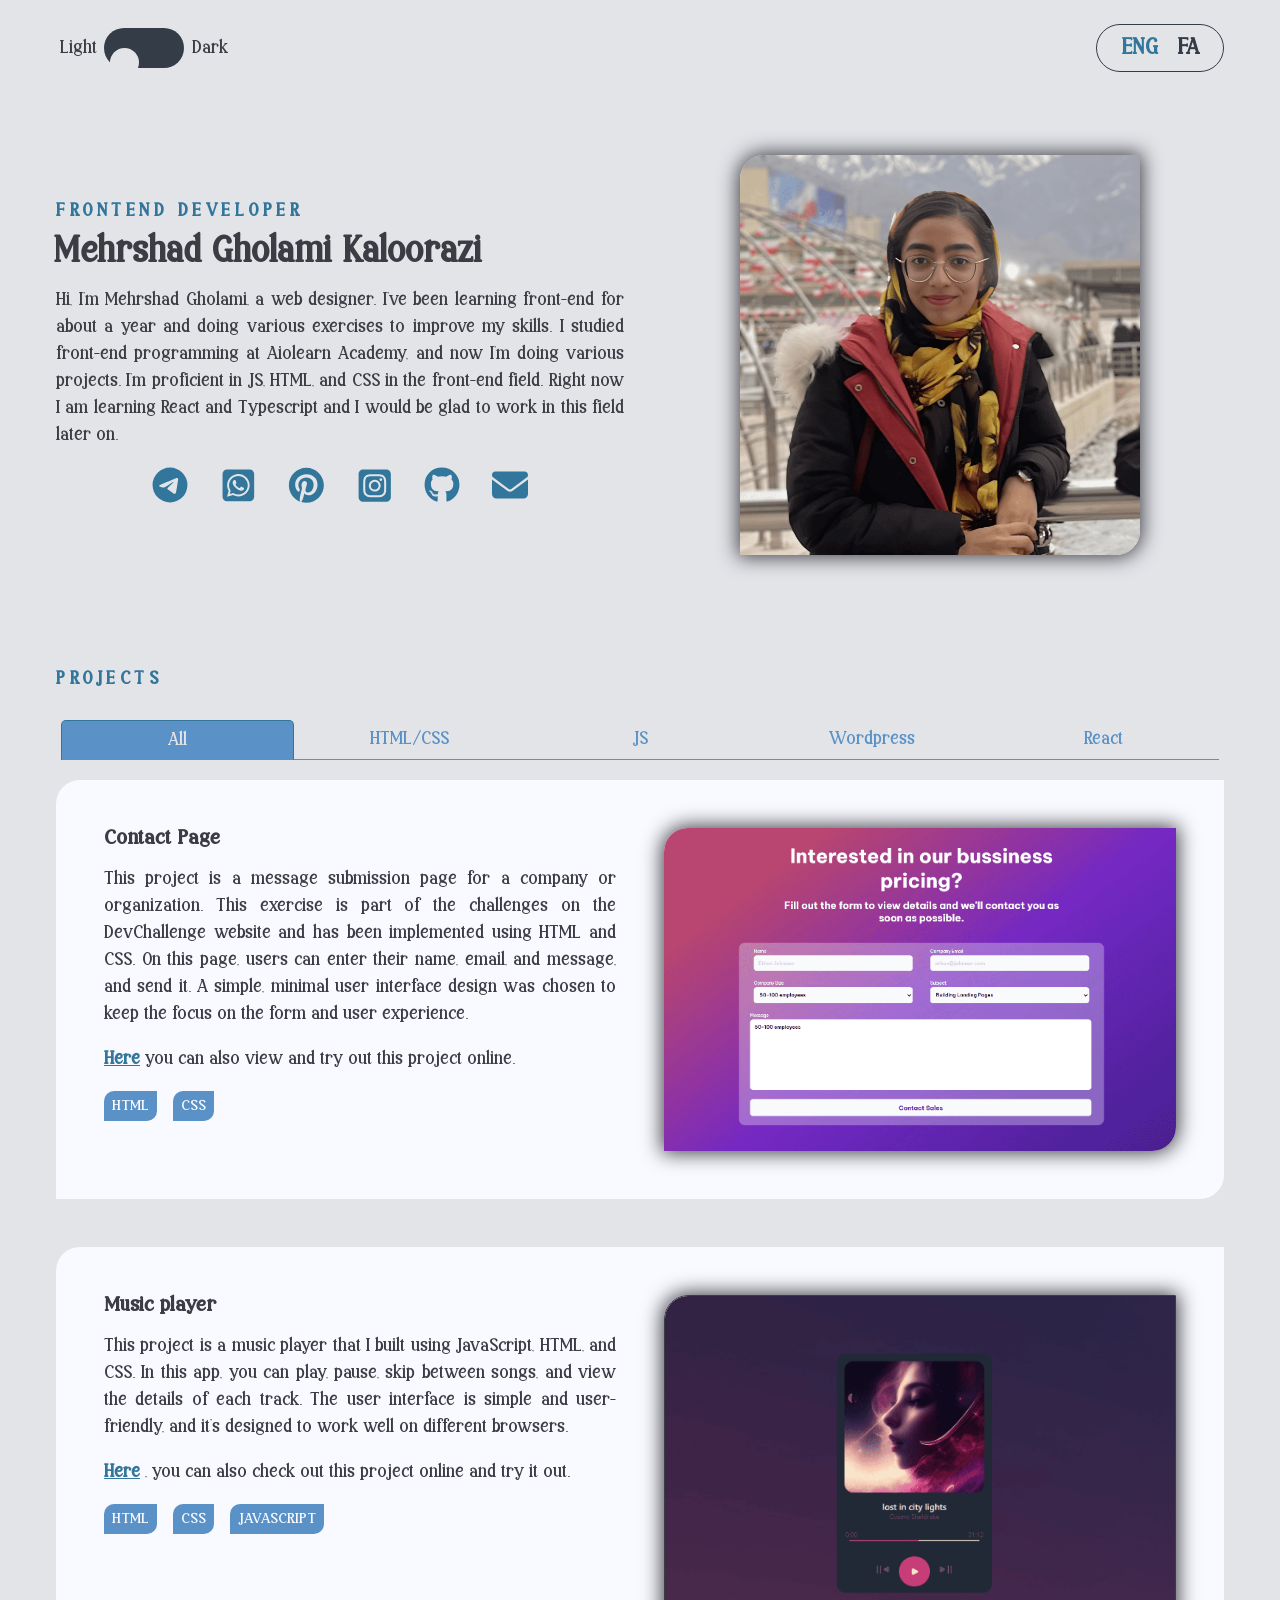
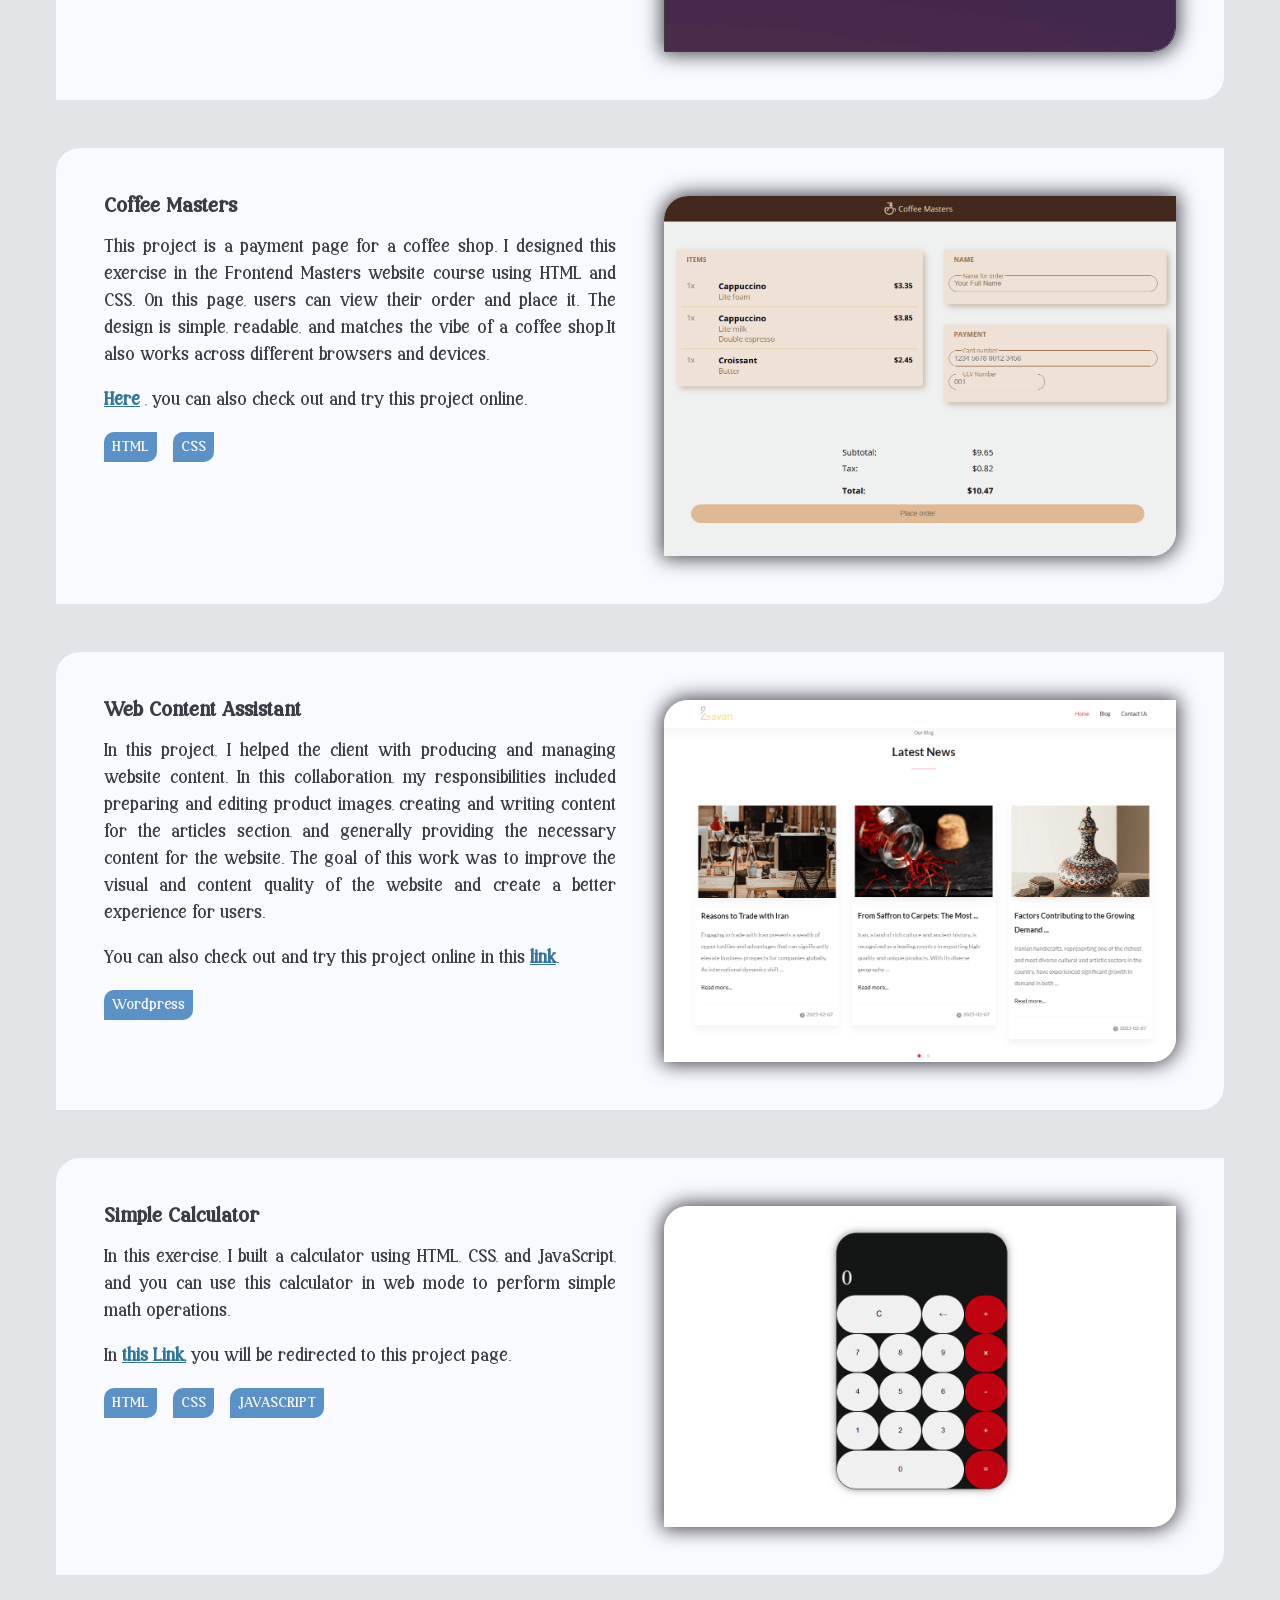
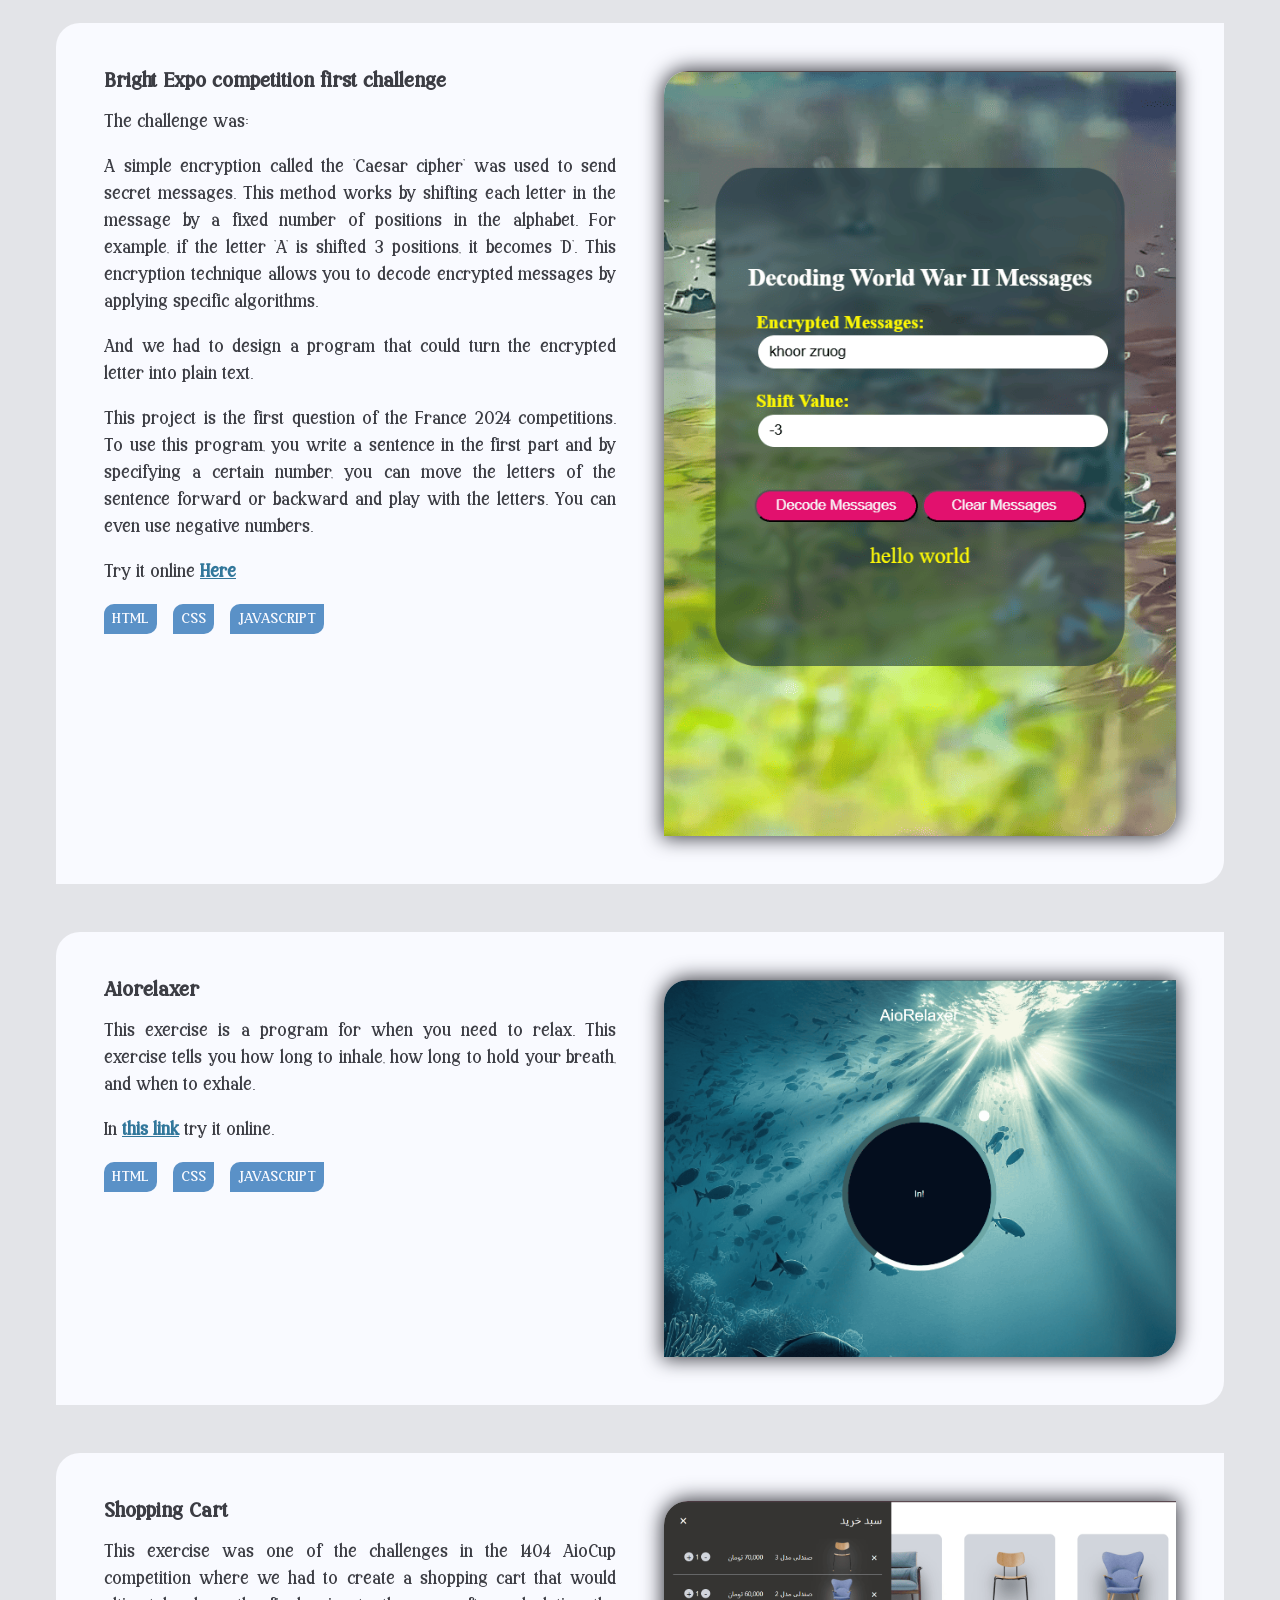
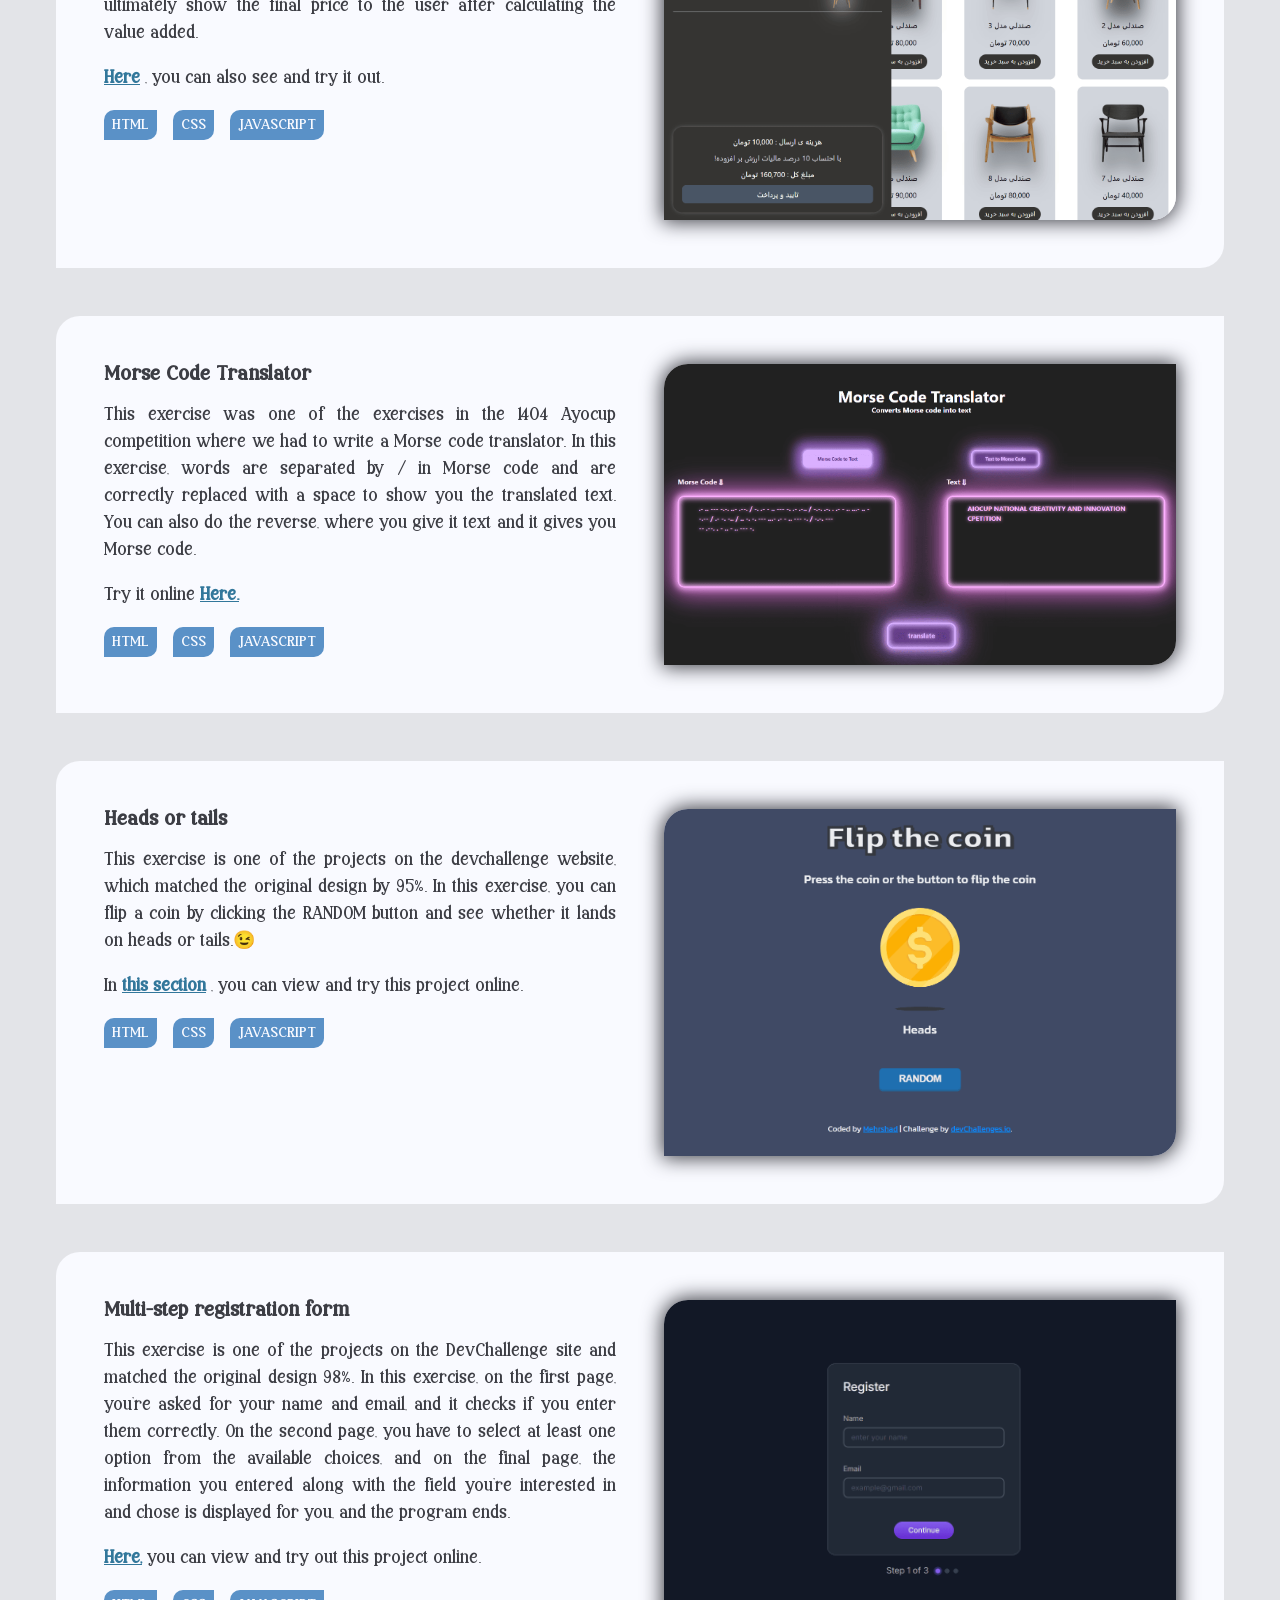
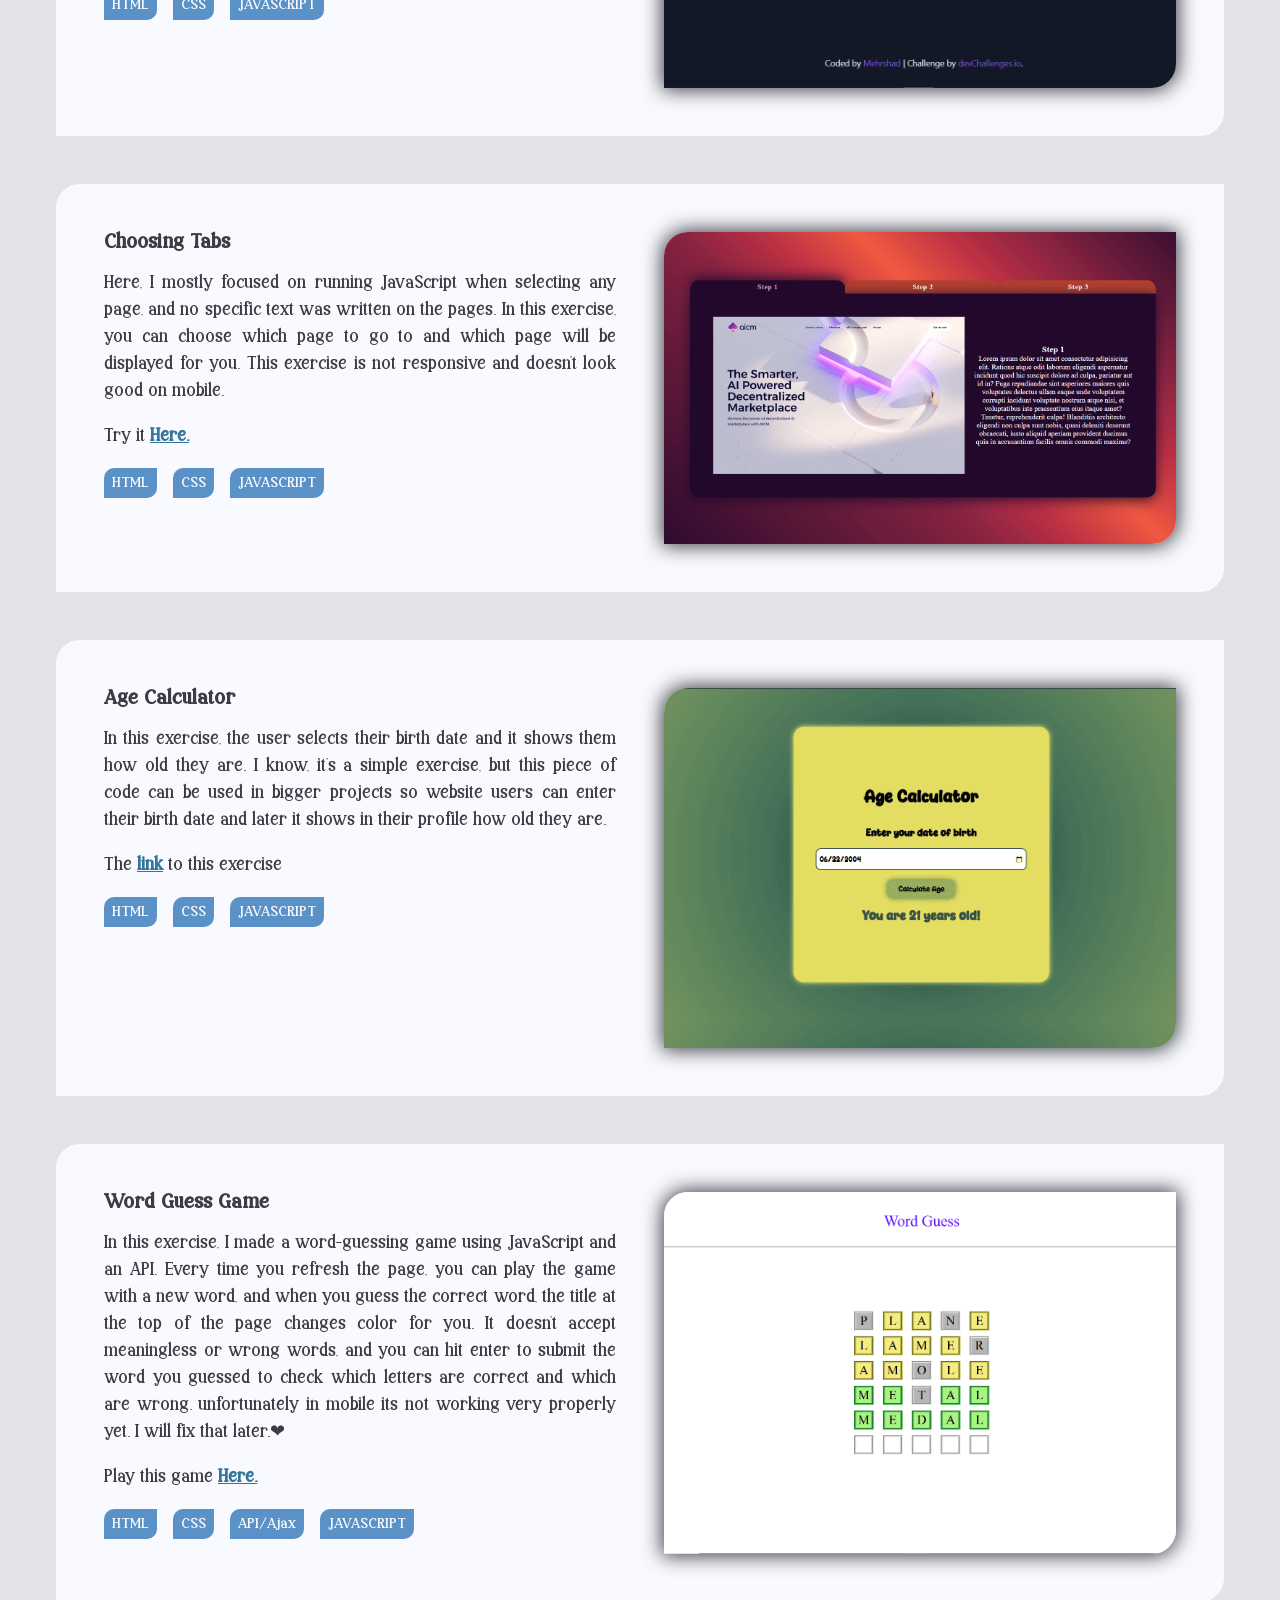
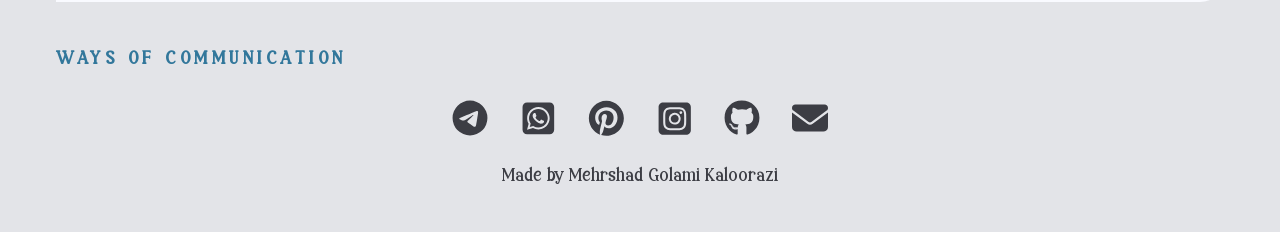
==== commit e492c4cd: "bug fixed" ====
--- a/eng-index.html
+++ b/eng-index.html
@@ -23,11 +23,11 @@
           <a href="index.html" style="text-decoration: none;">FA</a>
         </span>
       </header>
-      <article class="main-article" style="text-align: left;">
+      <article class="main-article">
         <div class="text">
           <h2>Frontend Developer</h2>
-          <h1 style="text-align: left;">Mehrshad Gholami Kaloorazi</h1>
-          <p style="text-align: justify;">Hi, I'm Mehrshad Gholami, a web designer. I've been learning front-end for about a year and doing various exercises to improve my skills. I studied front-end programming at Aiolearn Academy, and now I'm doing various projects. I'm proficient in JS, HTML, and CSS in the front-end field. 
+          <h1 style="@media (min-width: 780px){text-align: left;}">Mehrshad Gholami Kaloorazi</h1>
+          <p>Hi, I'm Mehrshad Gholami, a web designer. I've been learning front-end for about a year and doing various exercises to improve my skills. I studied front-end programming at Aiolearn Academy, and now I'm doing various projects. I'm proficient in JS, HTML, and CSS in the front-end field. 
             Right now I am learning React and Typescript and I would be glad to work in this field later on.</p>
           <ul class="icons">
               <li><a href="https://t.me/Mehr_shad" target="_blank"><svg xmlns="http://www.w3.org/2000/svg" viewBox="0 0 512 512">
@@ -112,7 +112,7 @@
                   <a target="_blank" href="https://mehrghk.github.io/Music-Player-by-Mehrshad/">Here</a> 
                   , you can also check out this project online and try it out.
                 </p>
-              <ul>
+              <ul style="align-self: flex-end;">
                 <li>HTML</li>
                 <li>CSS</li>
                 <li>JAVASCRIPT</li>
--- a/style.css
+++ b/style.css
@@ -34,6 +34,7 @@
 }
 html {
   box-sizing: border-box;
+  color-scheme: light;
 }
 
 *,
@@ -41,7 +42,7 @@
 *::after {
   box-sizing: inherit;
   transition: all 0.5s ease-in-out;
-  text-align: justify;
+  text-align: center;
 }
 header{
   display: flex;
@@ -108,12 +109,14 @@
 }
 h1 {
   font-size: calc(var(--base-font-size) * 2.7);
+  /* text-align: center; */
   margin: 0;
   margin-top: 5px;
 }
 h2 {
   font-size: var(--base-font-size);
   text-transform: uppercase;
+  /* text-align: center; */
   color: var(--ld-blue);
   letter-spacing: 0.25em;
   margin: 0;
@@ -142,7 +145,6 @@
   list-style: none;
   display: flex;
   justify-content: space-between;
-  /* border-bottom: 1px solid var(--marina); */
   text-align: center;
   margin: 20px 5px;
   padding: 0;
@@ -201,7 +203,6 @@
 main {
   margin-top: 5rem;
   margin-bottom: 3rem;
-  /* text-align: center; */
 }
 .projects {
   display: flex;
@@ -271,24 +272,26 @@
 .footer-text .social:hover {
   fill: var(--marina);
 }
-@media (min-width: 750px) {
+@media (min-width: 780px) {
+  *{
+    text-align: justify;
+  }
   :root {
     --base-font-size: 1.125rem;
   }
   h1 {
+    font-size: calc(var(--base-font-size)*2);
+    margin-top: 15px;
     margin-left: -3px;
   }
-  .wrapper {
-    padding: 5rem;
-  }
-  .radio-switch {
-    justify-content: flex-end;
-  }
   .main-article {
+    display: grid;
     grid-template-columns: 1fr 1fr;
     align-items: center;
+  }
+  /* .main-article .text {
     text-align: justify;
-  }
+  } */
   .main-article img {
     max-height: 400px;
     margin: 35px auto;
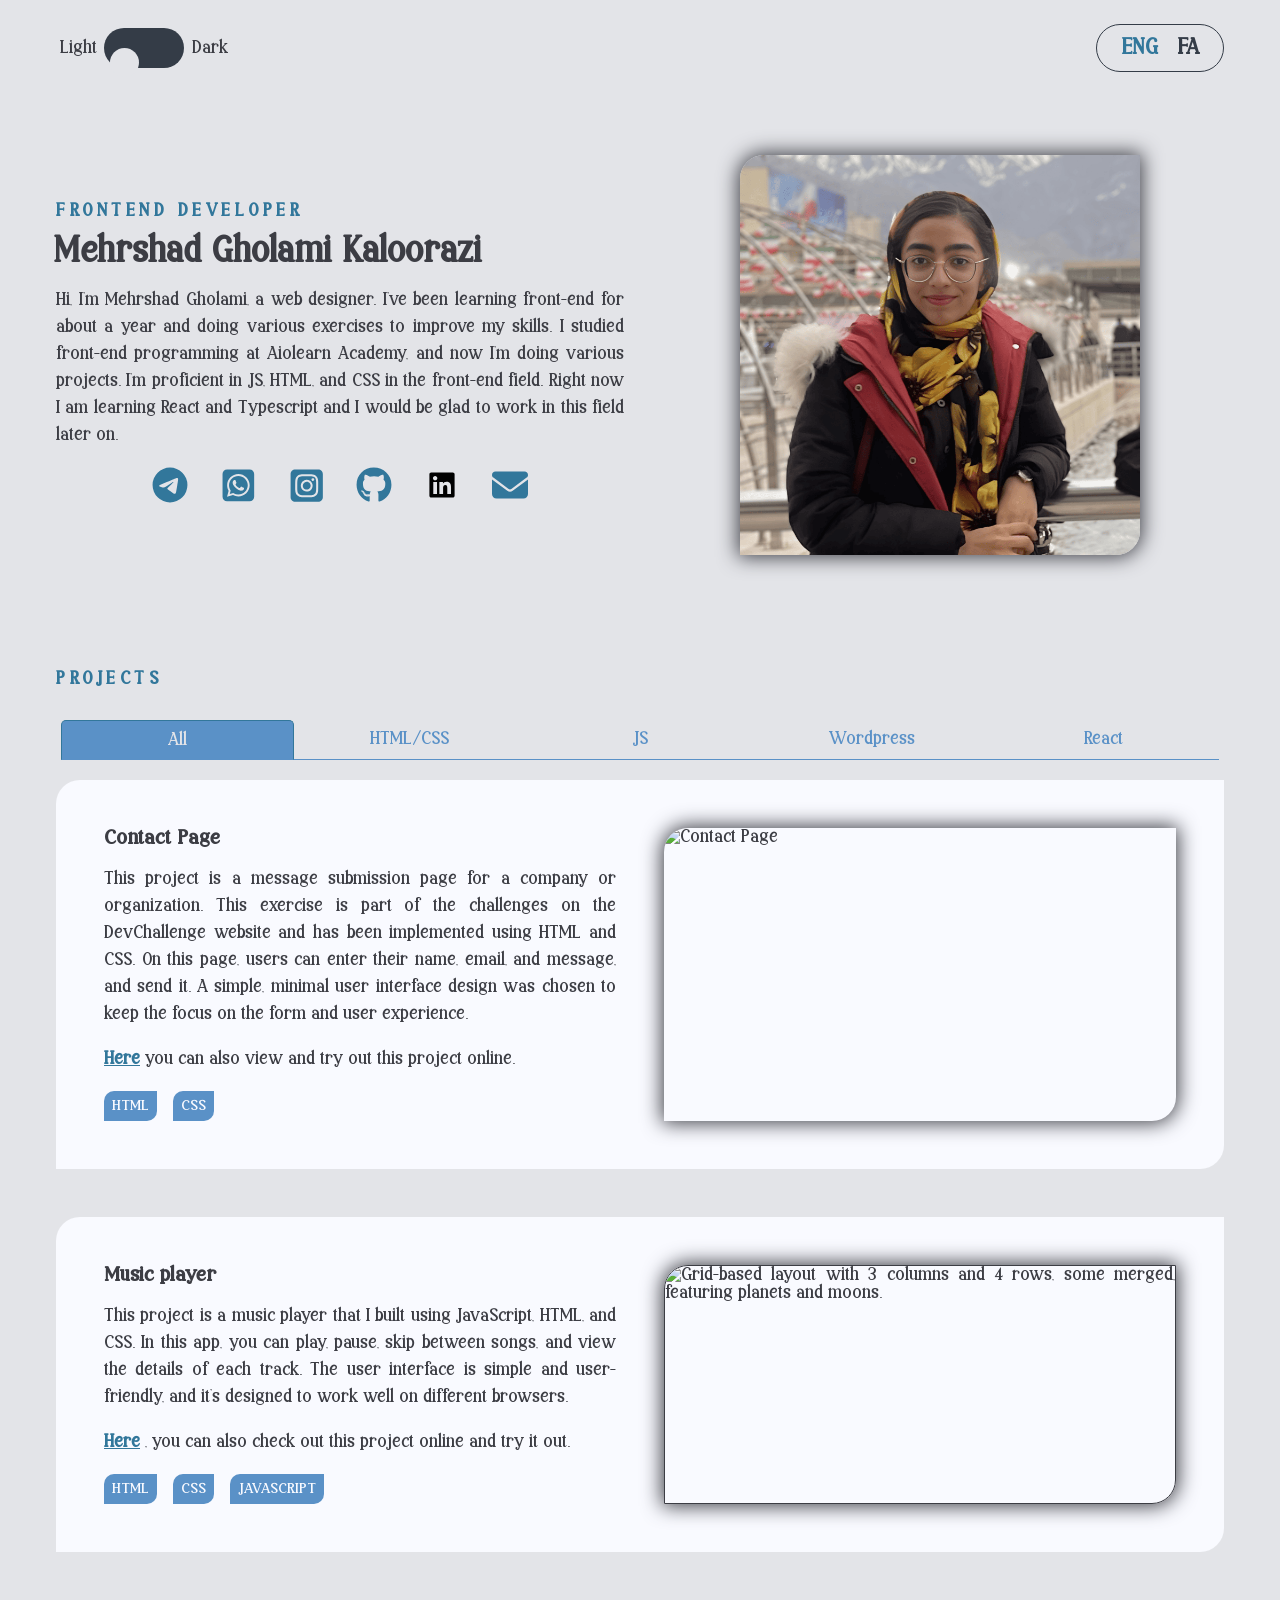
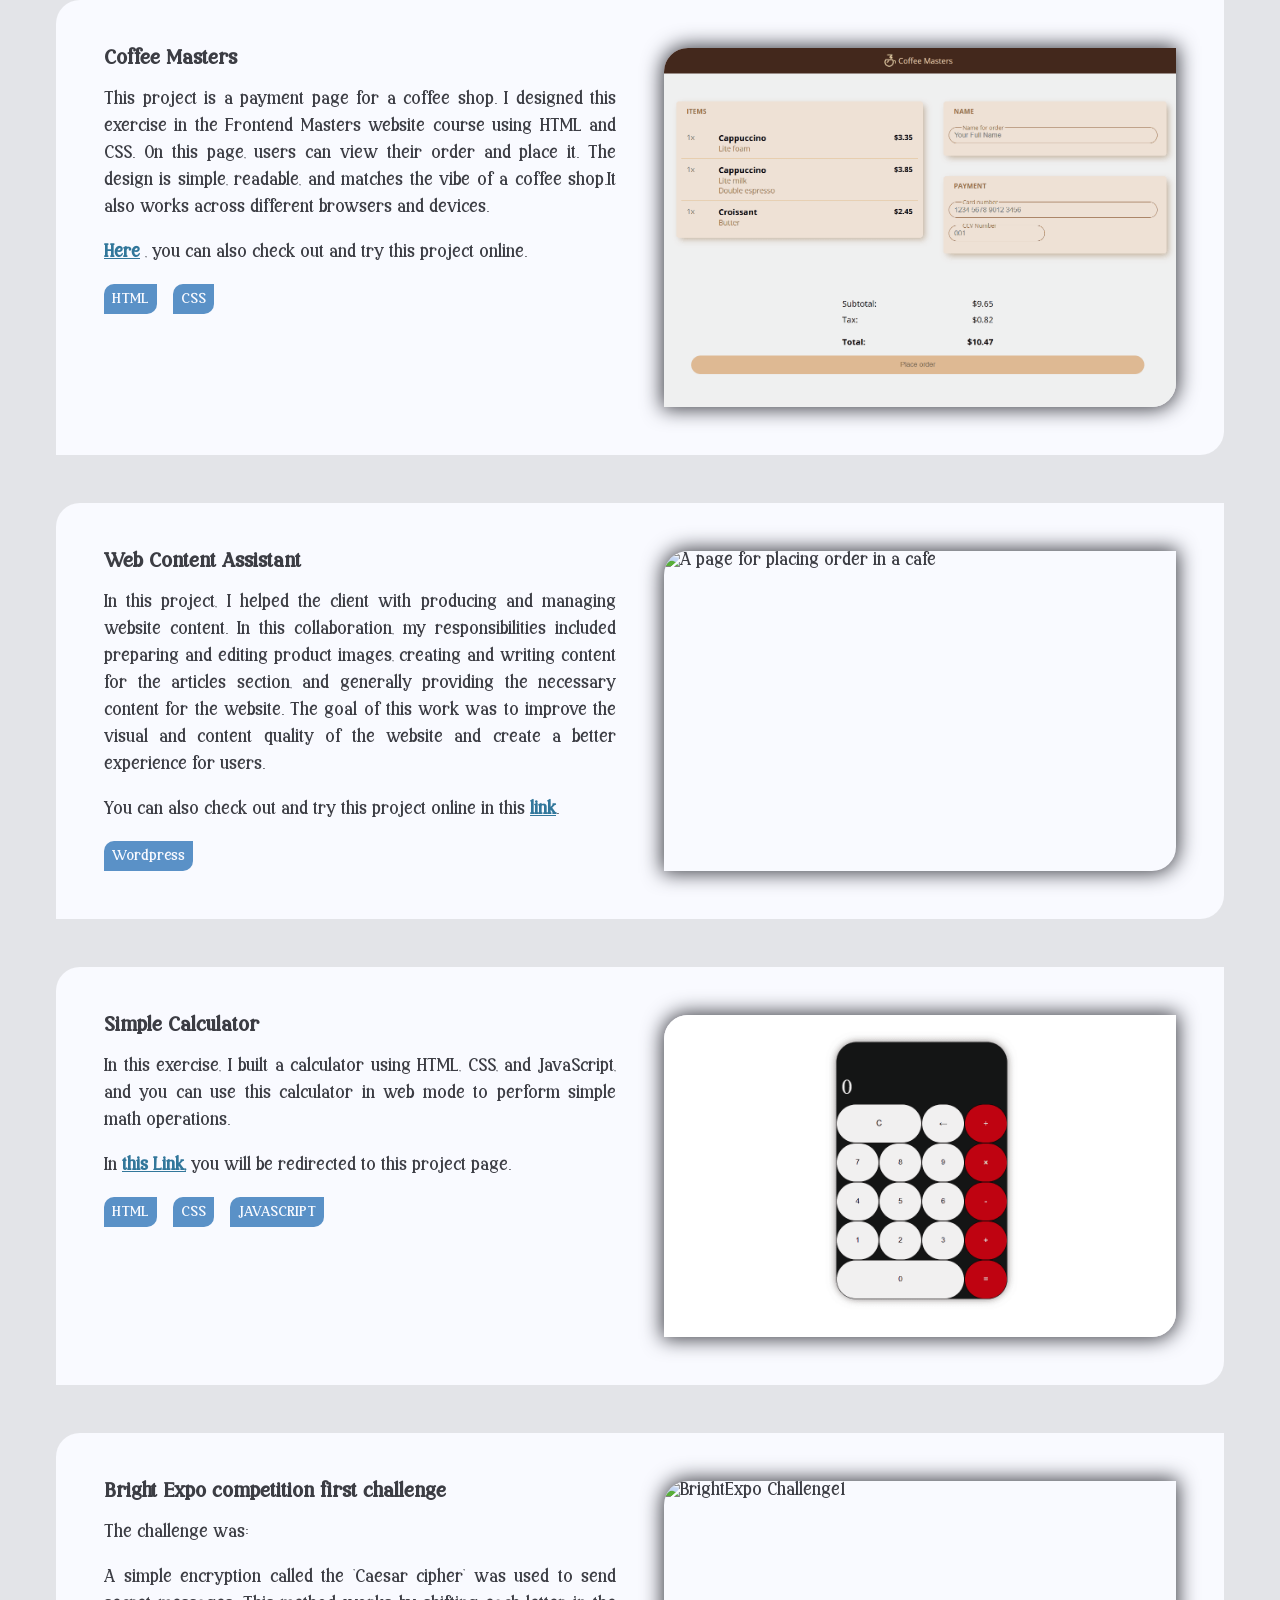
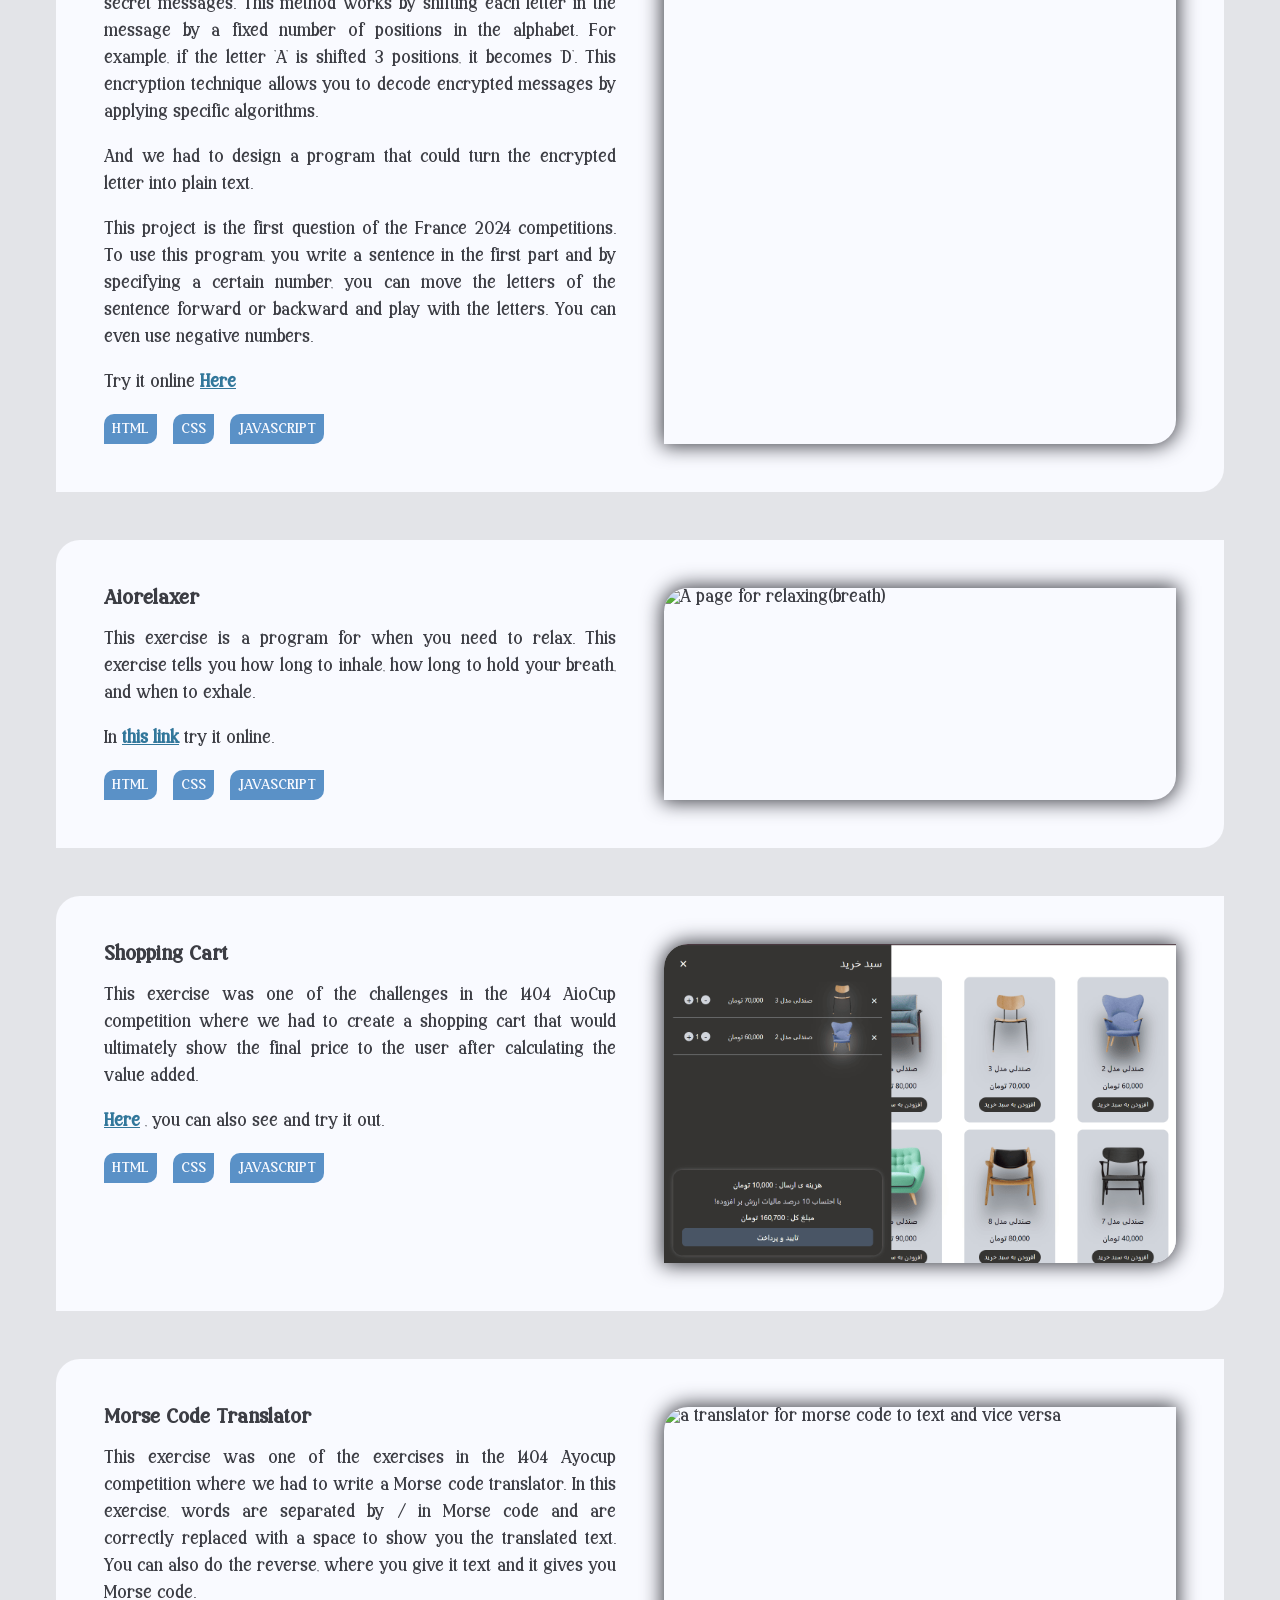
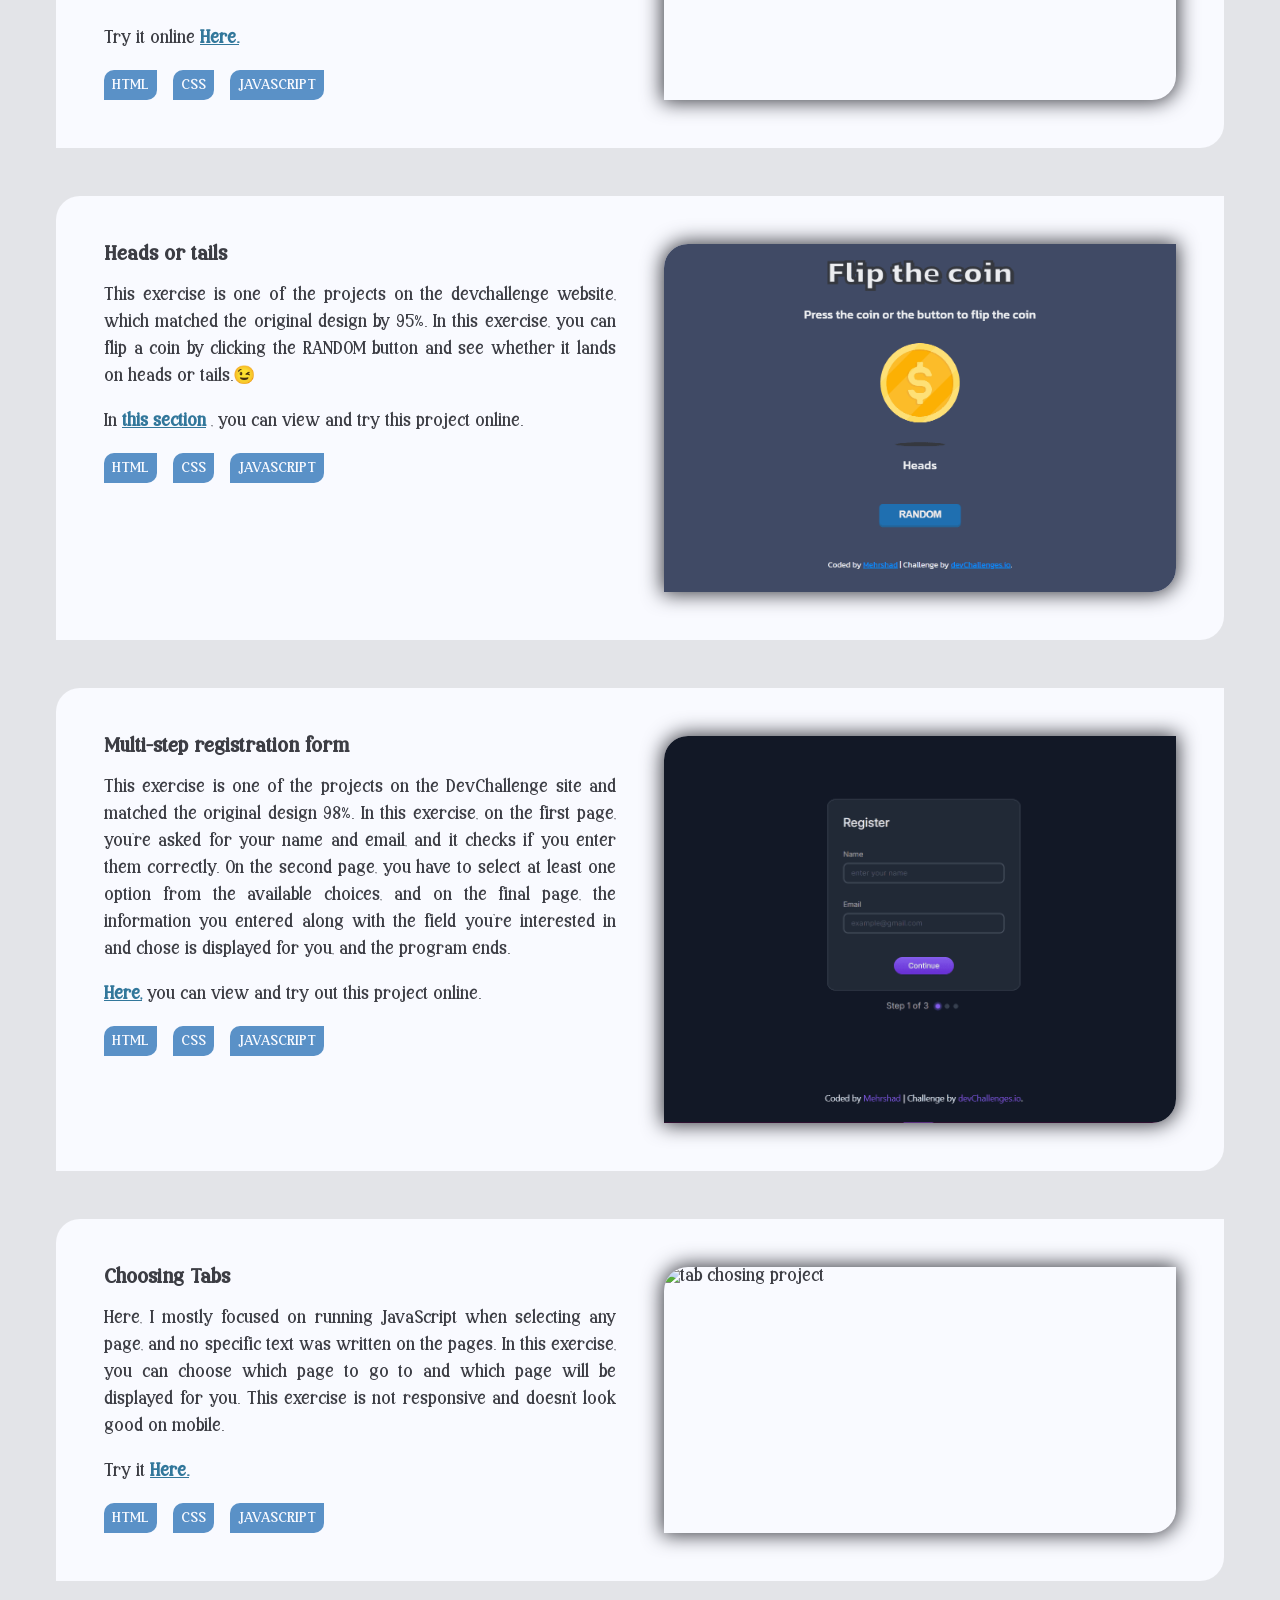
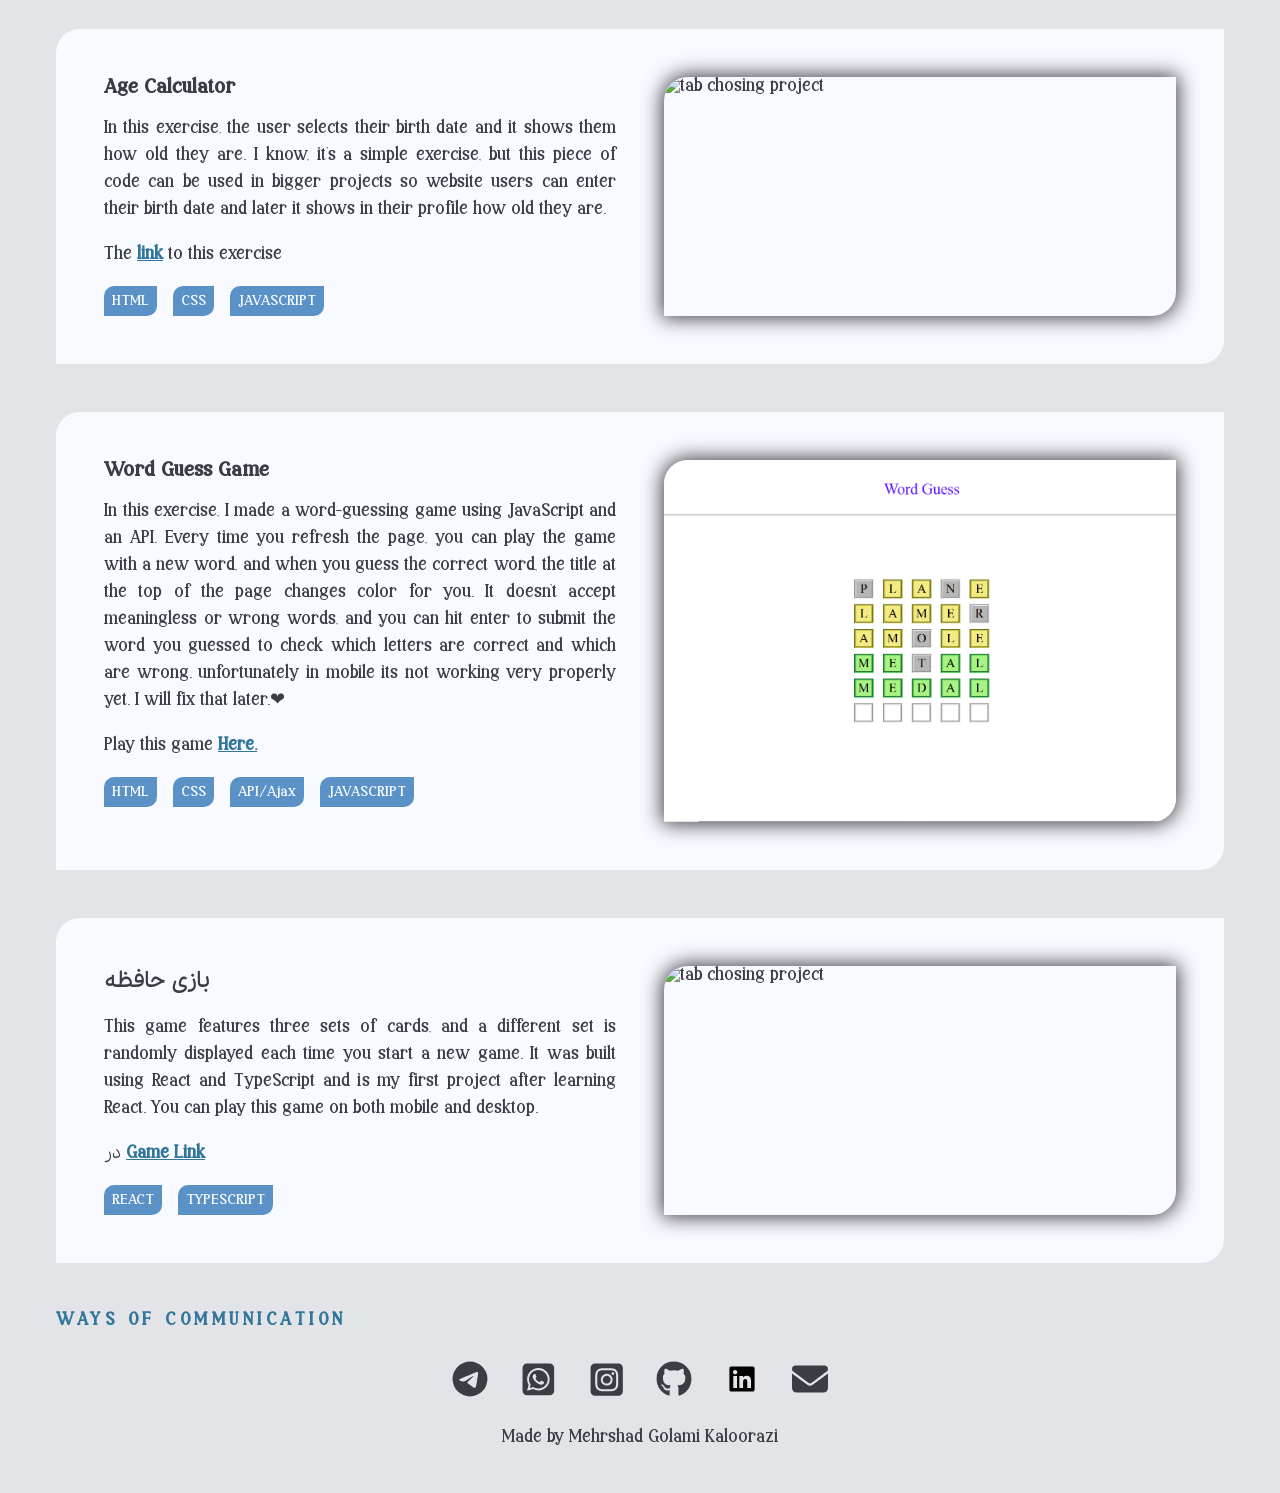
==== commit f04b9bf5: "adding react project and linkedin" ====
--- a/eng-index.html
+++ b/eng-index.html
@@ -40,11 +40,6 @@
                 <title>Whatsapp</title>
                 <path d="M188.1 318.6C188.1 343.5 195.1 367.8 208.3 388.7L211.4 393.7L198.1 442.3L248 429.2L252.8 432.1C273 444.1 296.2 450.5 319.9 450.5L320 450.5C392.6 450.5 453.3 391.4 453.3 318.7C453.3 283.5 438.1 250.4 413.2 225.5C388.2 200.5 355.2 186.8 320 186.8C247.3 186.8 188.2 245.9 188.1 318.6zM370.8 394C358.2 395.9 348.4 394.9 323.3 384.1C286.5 368.2 261.5 332.6 256.4 325.4C256 324.8 255.7 324.5 255.6 324.3C253.6 321.7 239.4 302.8 239.4 283.3C239.4 264.9 248.4 255.4 252.6 251C252.9 250.7 253.1 250.5 253.3 250.2C256.9 246.2 261.2 245.2 263.9 245.2C266.5 245.2 269.2 245.2 271.5 245.3L272.3 245.3C274.6 245.3 277.5 245.3 280.4 252.1C281.6 255 283.4 259.4 285.3 263.9C288.6 271.9 292 280.2 292.6 281.5C293.6 283.5 294.3 285.8 292.9 288.4C289.5 295.2 286 298.8 283.6 301.4C280.5 304.6 279.1 306.1 281.3 310C296.6 336.3 311.9 345.4 335.2 357.1C339.2 359.1 341.5 358.8 343.8 356.1C346.1 353.5 353.7 344.5 356.3 340.6C358.9 336.6 361.6 337.3 365.2 338.6C368.8 339.9 388.3 349.5 392.3 351.5C393.1 351.9 393.8 352.2 394.4 352.5C397.2 353.9 399.1 354.8 399.9 356.1C400.8 358 400.8 366 397.5 375.2C394.2 384.5 378.4 392.9 370.8 394zM544 160C544 124.7 515.3 96 480 96L160 96C124.7 96 96 124.7 96 160L96 480C96 515.3 124.7 544 160 544L480 544C515.3 544 544 515.3 544 480L544 160zM244.1 457.9L160 480L182.5 397.8C168.6 373.8 161.3 346.5 161.3 318.5C161.4 231.1 232.5 160 319.9 160C362.3 160 402.1 176.5 432.1 206.5C462 236.5 480 276.3 480 318.7C480 406.1 407.3 477.2 319.9 477.2C293.3 477.2 267.2 470.5 244.1 457.9z" class="social"/>
               </svg></a></li>
-              <li><a href="https://pin.it/11IVLfPgn" target="_blank"><svg xmlns="http://www.w3.org/2000/svg" viewBox="60 60 510 510">
-                <!--!Font Awesome Free v7.0.0 by @fontawesome - https://fontawesome.com License - https://fontawesome.com/license/free Copyright 2025 Fonticons, Inc.-->
-                <title>Pinterest</title>
-                <path d="M568 320C568 457 457 568 320 568C294.4 568 269.8 564.1 246.6 556.9C256.7 540.4 271.8 513.4 277.4 491.9C280.4 480.3 292.8 432.9 292.8 432.9C300.9 448.3 324.5 461.4 349.6 461.4C424.4 461.4 478.3 392.6 478.3 307.1C478.3 225.2 411.4 163.9 325.4 163.9C218.4 163.9 161.5 235.7 161.5 314C161.5 350.4 180.9 395.7 211.8 410.1C216.5 412.3 219 411.3 220.1 406.8C220.9 403.4 225.1 386.5 227 378.7C227.6 376.2 227.3 374 225.3 371.6C215.2 359.1 207 336.3 207 315C207 260.3 248.4 207.4 319 207.4C379.9 207.4 422.6 248.9 422.6 308.3C422.6 375.4 388.7 421.9 344.6 421.9C320.3 421.9 302 401.8 307.9 377.1C314.9 347.6 328.4 315.8 328.4 294.5C328.4 275.5 318.2 259.6 297 259.6C272.1 259.6 252.1 285.3 252.1 319.8C252.1 341.8 259.5 356.6 259.5 356.6C259.5 356.6 235 460.4 230.5 479.8C225.5 501.2 227.5 531.4 229.6 551C137.4 514.9 72 425.1 72 320C72 183 183 72 320 72C457 72 568 183 568 320z" class="social"/>
-              </svg></a></li>
               <li><a href="https://www.instagram.com/web_with_mehrshad" target="_blank"><svg xmlns="http://www.w3.org/2000/svg" viewBox="60 60 500 500">
                 <!--!Font Awesome Free v7.0.0 by @fontawesome - https://fontawesome.com License - https://fontawesome.com/license/free Copyright 2025 Fonticons, Inc.-->
                 <title>Instagram</title>
@@ -53,8 +48,12 @@
               <li><a href="https://github.com/Mehrghk" target="_blank"><svg xmlns="http://www.w3.org/2000/svg" viewBox="0 0 496 512">
                     <!--!Font Awesome Free 6.7.2 by @fontawesome - https://fontawesome.com License - https://fontawesome.com/license/free Copyright 2025 Fonticons, Inc.-->
                 <title>Github</title>
-                    <path d="M165.9 397.4c0 2-2.3 3.6-5.2 3.6-3.3 .3-5.6-1.3-5.6-3.6 0-2 2.3-3.6 5.2-3.6 3-.3 5.6 1.3 5.6 3.6zm-31.1-4.5c-.7 2 1.3 4.3 4.3 4.9 2.6 1 5.6 0 6.2-2s-1.3-4.3-4.3-5.2c-2.6-.7-5.5 .3-6.2 2.3zm44.2-1.7c-2.9 .7-4.9 2.6-4.6 4.9 .3 2 2.9 3.3 5.9 2.6 2.9-.7 4.9-2.6 4.6-4.6-.3-1.9-3-3.2-5.9-2.9zM244.8 8C106.1 8 0 113.3 0 252c0 110.9 69.8 205.8 169.5 239.2 12.8 2.3 17.3-5.6 17.3-12.1 0-6.2-.3-40.4-.3-61.4 0 0-70 15-84.7-29.8 0 0-11.4-29.1-27.8-36.6 0 0-22.9-15.7 1.6-15.4 0 0 24.9 2 38.6 25.8 21.9 38.6 58.6 27.5 72.9 20.9 2.3-16 8.8-27.1 16-33.7-55.9-6.2-112.3-14.3-112.3-110.5 0-27.5 7.6-41.3 23.6-58.9-2.6-6.5-11.1-33.3 2.6-67.9 20.9-6.5 69 27 69 27 20-5.6 41.5-8.5 62.8-8.5s42.8 2.9 62.8 8.5c0 0 48.1-33.6 69-27 13.7 34.7 5.2 61.4 2.6 67.9 16 17.7 25.8 31.5 25.8 58.9 0 96.5-58.9 104.2-114.8 110.5 9.2 7.9 17 22.9 17 46.4 0 33.7-.3 75.4-.3 83.6 0 6.5 4.6 14.4 17.3 12.1C428.2 457.8 496 362.9 496 252 496 113.3 383.5 8 244.8 8zM97.2 352.9c-1.3 1-1 3.3 .7 5.2 1.6 1.6 3.9 2.3 5.2 1 1.3-1 1-3.3-.7-5.2-1.6-1.6-3.9-2.3-5.2-1zm-10.8-8.1c-.7 1.3 .3 2.9 2.3 3.9 1.6 1 3.6 .7 4.3-.7 .7-1.3-.3-2.9-2.3-3.9-2-.6-3.6-.3-4.3 .7zm32.4 35.6c-1.6 1.3-1 4.3 1.3 6.2 2.3 2.3 5.2 2.6 6.5 1 1.3-1.3 .7-4.3-1.3-6.2-2.2-2.3-5.2-2.6-6.5-1zm-11.4-14.7c-1.6 1-1.6 3.6 0 5.9 1.6 2.3 4.3 3.3 5.6 2.3 1.6-1.3 1.6-3.9 0-6.2-1.4-2.3-4-3.3-5.6-2z" class="social" />
-                  </svg></a></li>
+                  <path d="M165.9 397.4c0 2-2.3 3.6-5.2 3.6-3.3 .3-5.6-1.3-5.6-3.6 0-2 2.3-3.6 5.2-3.6 3-.3 5.6 1.3 5.6 3.6zm-31.1-4.5c-.7 2 1.3 4.3 4.3 4.9 2.6 1 5.6 0 6.2-2s-1.3-4.3-4.3-5.2c-2.6-.7-5.5 .3-6.2 2.3zm44.2-1.7c-2.9 .7-4.9 2.6-4.6 4.9 .3 2 2.9 3.3 5.9 2.6 2.9-.7 4.9-2.6 4.6-4.6-.3-1.9-3-3.2-5.9-2.9zM244.8 8C106.1 8 0 113.3 0 252c0 110.9 69.8 205.8 169.5 239.2 12.8 2.3 17.3-5.6 17.3-12.1 0-6.2-.3-40.4-.3-61.4 0 0-70 15-84.7-29.8 0 0-11.4-29.1-27.8-36.6 0 0-22.9-15.7 1.6-15.4 0 0 24.9 2 38.6 25.8 21.9 38.6 58.6 27.5 72.9 20.9 2.3-16 8.8-27.1 16-33.7-55.9-6.2-112.3-14.3-112.3-110.5 0-27.5 7.6-41.3 23.6-58.9-2.6-6.5-11.1-33.3 2.6-67.9 20.9-6.5 69 27 69 27 20-5.6 41.5-8.5 62.8-8.5s42.8 2.9 62.8 8.5c0 0 48.1-33.6 69-27 13.7 34.7 5.2 61.4 2.6 67.9 16 17.7 25.8 31.5 25.8 58.9 0 96.5-58.9 104.2-114.8 110.5 9.2 7.9 17 22.9 17 46.4 0 33.7-.3 75.4-.3 83.6 0 6.5 4.6 14.4 17.3 12.1C428.2 457.8 496 362.9 496 252 496 113.3 383.5 8 244.8 8zM97.2 352.9c-1.3 1-1 3.3 .7 5.2 1.6 1.6 3.9 2.3 5.2 1 1.3-1 1-3.3-.7-5.2-1.6-1.6-3.9-2.3-5.2-1zm-10.8-8.1c-.7 1.3 .3 2.9 2.3 3.9 1.6 1 3.6 .7 4.3-.7 .7-1.3-.3-2.9-2.3-3.9-2-.6-3.6-.3-4.3 .7zm32.4 35.6c-1.6 1.3-1 4.3 1.3 6.2 2.3 2.3 5.2 2.6 6.5 1 1.3-1.3 .7-4.3-1.3-6.2-2.2-2.3-5.2-2.6-6.5-1zm-11.4-14.7c-1.6 1-1.6 3.6 0 5.9 1.6 2.3 4.3 3.3 5.6 2.3 1.6-1.3 1.6-3.9 0-6.2-1.4-2.3-4-3.3-5.6-2z" class="social" />
+                </svg></a></li>
+              <li><a href="www.linkedin.com/in/mehrshad-ghoalmi"><svg xmlns="http://www.w3.org/2000/svg" viewBox="0 0 640 640">
+                  <title>LinkedIn</title>
+                  <path d="M512 96L127.9 96C110.3 96 96 110.5 96 128.3L96 511.7C96 529.5 110.3 544 127.9 544L512 544C529.6 544 544 529.5 544 511.7L544 128.3C544 110.5 529.6 96 512 96zM231.4 480L165 480L165 266.2L231.5 266.2L231.5 480L231.4 480zM198.2 160C219.5 160 236.7 177.2 236.7 198.5C236.7 219.8 219.5 237 198.2 237C176.9 237 159.7 219.8 159.7 198.5C159.7 177.2 176.9 160 198.2 160zM480.3 480L413.9 480L413.9 376C413.9 351.2 413.4 319.3 379.4 319.3C344.8 319.3 339.5 346.3 339.5 374.2L339.5 480L273.1 480L273.1 266.2L336.8 266.2L336.8 295.4L337.7 295.4C346.6 278.6 368.3 260.9 400.6 260.9C467.8 260.9 480.3 305.2 480.3 362.8L480.3 480z"/>
+                </svg></a></li>
               <li><a href="mailto:megh92701@gmail.com"><svg xmlns="http://www.w3.org/2000/svg" viewBox="0 0 512 512">
                     <!--!Font Awesome Free 6.7.2 by @fontawesome - https://fontawesome.com License - https://fontawesome.com/license/free Copyright 2025 Fonticons, Inc.-->
                 <title>Email</title>
@@ -315,6 +314,23 @@
               </ul>
             </div>
             <img src="Projects/WordGuess-Game.png" alt="tab chosing project">
+          </article>
+          <article class="project">
+            <div class="text">
+              <h3>بازی حافظه</h3>
+              <p>
+                This game features three sets of cards, and a different set is randomly displayed each time you start a new game. It was built using React and TypeScript and is my first project after learning React.
+                You can play this game on both mobile and desktop.
+              </p>
+              <p>در 
+                <a target="_blank" href="https://mehrghk.github.io/Memory-game/">Game Link</a> 
+              </p>
+              <ul>
+                <li>REACT</li>
+                <li>TYPESCRIPT</li>
+              </ul>
+            </div>
+            <img src="Projects/Memory-Game.png" alt="tab chosing project">
           </article>
         </div>
         <div class="CSS-panel projects"></div>
@@ -335,10 +351,6 @@
               <title>Whatsapp</title>
               <path d="M188.1 318.6C188.1 343.5 195.1 367.8 208.3 388.7L211.4 393.7L198.1 442.3L248 429.2L252.8 432.1C273 444.1 296.2 450.5 319.9 450.5L320 450.5C392.6 450.5 453.3 391.4 453.3 318.7C453.3 283.5 438.1 250.4 413.2 225.5C388.2 200.5 355.2 186.8 320 186.8C247.3 186.8 188.2 245.9 188.1 318.6zM370.8 394C358.2 395.9 348.4 394.9 323.3 384.1C286.5 368.2 261.5 332.6 256.4 325.4C256 324.8 255.7 324.5 255.6 324.3C253.6 321.7 239.4 302.8 239.4 283.3C239.4 264.9 248.4 255.4 252.6 251C252.9 250.7 253.1 250.5 253.3 250.2C256.9 246.2 261.2 245.2 263.9 245.2C266.5 245.2 269.2 245.2 271.5 245.3L272.3 245.3C274.6 245.3 277.5 245.3 280.4 252.1C281.6 255 283.4 259.4 285.3 263.9C288.6 271.9 292 280.2 292.6 281.5C293.6 283.5 294.3 285.8 292.9 288.4C289.5 295.2 286 298.8 283.6 301.4C280.5 304.6 279.1 306.1 281.3 310C296.6 336.3 311.9 345.4 335.2 357.1C339.2 359.1 341.5 358.8 343.8 356.1C346.1 353.5 353.7 344.5 356.3 340.6C358.9 336.6 361.6 337.3 365.2 338.6C368.8 339.9 388.3 349.5 392.3 351.5C393.1 351.9 393.8 352.2 394.4 352.5C397.2 353.9 399.1 354.8 399.9 356.1C400.8 358 400.8 366 397.5 375.2C394.2 384.5 378.4 392.9 370.8 394zM544 160C544 124.7 515.3 96 480 96L160 96C124.7 96 96 124.7 96 160L96 480C96 515.3 124.7 544 160 544L480 544C515.3 544 544 515.3 544 480L544 160zM244.1 457.9L160 480L182.5 397.8C168.6 373.8 161.3 346.5 161.3 318.5C161.4 231.1 232.5 160 319.9 160C362.3 160 402.1 176.5 432.1 206.5C462 236.5 480 276.3 480 318.7C480 406.1 407.3 477.2 319.9 477.2C293.3 477.2 267.2 470.5 244.1 457.9z" class="social"/>
             </svg></a></li>
-            <li><a href="https://pin.it/11IVLfPgn" target="_blank"><svg xmlns="http://www.w3.org/2000/svg" viewBox="60 60 510 510">
-              <title>Pinterest</title>
-              <path d="M568 320C568 457 457 568 320 568C294.4 568 269.8 564.1 246.6 556.9C256.7 540.4 271.8 513.4 277.4 491.9C280.4 480.3 292.8 432.9 292.8 432.9C300.9 448.3 324.5 461.4 349.6 461.4C424.4 461.4 478.3 392.6 478.3 307.1C478.3 225.2 411.4 163.9 325.4 163.9C218.4 163.9 161.5 235.7 161.5 314C161.5 350.4 180.9 395.7 211.8 410.1C216.5 412.3 219 411.3 220.1 406.8C220.9 403.4 225.1 386.5 227 378.7C227.6 376.2 227.3 374 225.3 371.6C215.2 359.1 207 336.3 207 315C207 260.3 248.4 207.4 319 207.4C379.9 207.4 422.6 248.9 422.6 308.3C422.6 375.4 388.7 421.9 344.6 421.9C320.3 421.9 302 401.8 307.9 377.1C314.9 347.6 328.4 315.8 328.4 294.5C328.4 275.5 318.2 259.6 297 259.6C272.1 259.6 252.1 285.3 252.1 319.8C252.1 341.8 259.5 356.6 259.5 356.6C259.5 356.6 235 460.4 230.5 479.8C225.5 501.2 227.5 531.4 229.6 551C137.4 514.9 72 425.1 72 320C72 183 183 72 320 72C457 72 568 183 568 320z" class="social"/>
-            </svg></a></li>
             <li><a href="https://www.instagram.com/web_with_mehrshad" target="_blank"><svg xmlns="http://www.w3.org/2000/svg" viewBox="60 60 500 500">
               <title>Instagram</title>
               <path d="M290.4 275.7C274 286 264.5 304.5 265.5 323.8C266.6 343.2 278.2 360.4 295.6 368.9C313.1 377.3 333.8 375.5 349.6 364.3C366 354 375.5 335.5 374.5 316.2C373.4 296.8 361.8 279.6 344.4 271.1C326.9 262.7 306.2 264.5 290.4 275.7zM432.7 207.3C427.5 202.1 421.2 198 414.3 195.3C396.2 188.2 356.7 188.5 331.2 188.8C327.1 188.8 323.3 188.9 320 188.9C316.7 188.9 312.8 188.9 308.6 188.8C283.1 188.5 243.8 188.1 225.7 195.3C218.8 198 212.6 202.1 207.3 207.3C202 212.5 198 218.8 195.3 225.7C188.2 243.8 188.6 283.4 188.8 308.9C188.8 313 188.9 316.8 188.9 320C188.9 323.2 188.9 327 188.8 331.1C188.6 356.6 188.2 396.2 195.3 414.3C198 421.2 202.1 427.4 207.3 432.7C212.5 438 218.8 442 225.7 444.7C243.8 451.8 283.3 451.5 308.8 451.2C312.9 451.2 316.7 451.1 320 451.1C323.3 451.1 327.2 451.1 331.4 451.2C356.9 451.5 396.2 451.9 414.3 444.7C421.2 442 427.4 437.9 432.7 432.7C438 427.5 442 421.2 444.7 414.3C451.9 396.3 451.5 356.9 451.2 331.3C451.2 327.1 451.1 323.2 451.1 319.9C451.1 316.6 451.1 312.8 451.2 308.5C451.5 283 451.9 243.6 444.7 225.5C442 218.6 437.9 212.4 432.7 207.1L432.7 207.3zM365.6 251.8C383.7 263.9 396.2 282.7 400.5 304C404.8 325.3 400.3 347.5 388.2 365.6C382.2 374.6 374.5 382.2 365.6 388.2C356.7 394.2 346.6 398.3 336 400.4C314.7 404.6 292.5 400.2 274.4 388.1C256.3 376 243.8 357.2 239.5 335.9C235.2 314.6 239.7 292.4 251.7 274.3C263.7 256.2 282.6 243.7 303.9 239.4C325.2 235.1 347.4 239.6 365.5 251.6L365.6 251.6zM394.8 250.5C391.7 248.4 389.2 245.4 387.7 241.9C386.2 238.4 385.9 234.6 386.6 230.8C387.3 227 389.2 223.7 391.8 221C394.4 218.3 397.9 216.5 401.6 215.8C405.3 215.1 409.2 215.4 412.7 216.9C416.2 218.4 419.2 220.8 421.3 223.9C423.4 227 424.5 230.7 424.5 234.5C424.5 237 424 239.5 423.1 241.8C422.2 244.1 420.7 246.2 419 248C417.3 249.8 415.1 251.2 412.8 252.2C410.5 253.2 408 253.7 405.5 253.7C401.7 253.7 398 252.6 394.9 250.5L394.8 250.5zM544 160C544 124.7 515.3 96 480 96L160 96C124.7 96 96 124.7 96 160L96 480C96 515.3 124.7 544 160 544L480 544C515.3 544 544 515.3 544 480L544 160zM453 453C434.3 471.7 411.6 477.6 386 478.9C359.6 480.4 280.4 480.4 254 478.9C228.4 477.6 205.7 471.7 187 453C168.3 434.3 162.4 411.6 161.2 386C159.7 359.6 159.7 280.4 161.2 254C162.5 228.4 168.3 205.7 187 187C205.7 168.3 228.5 162.4 254 161.2C280.4 159.7 359.6 159.7 386 161.2C411.6 162.5 434.3 168.3 453 187C471.7 205.7 477.6 228.4 478.8 254C480.3 280.3 480.3 359.4 478.8 385.9C477.5 411.5 471.7 434.2 453 452.9L453 453z" class="social"/>
@@ -347,6 +359,12 @@
               <title>Github</title>
                   <path d="M165.9 397.4c0 2-2.3 3.6-5.2 3.6-3.3 .3-5.6-1.3-5.6-3.6 0-2 2.3-3.6 5.2-3.6 3-.3 5.6 1.3 5.6 3.6zm-31.1-4.5c-.7 2 1.3 4.3 4.3 4.9 2.6 1 5.6 0 6.2-2s-1.3-4.3-4.3-5.2c-2.6-.7-5.5 .3-6.2 2.3zm44.2-1.7c-2.9 .7-4.9 2.6-4.6 4.9 .3 2 2.9 3.3 5.9 2.6 2.9-.7 4.9-2.6 4.6-4.6-.3-1.9-3-3.2-5.9-2.9zM244.8 8C106.1 8 0 113.3 0 252c0 110.9 69.8 205.8 169.5 239.2 12.8 2.3 17.3-5.6 17.3-12.1 0-6.2-.3-40.4-.3-61.4 0 0-70 15-84.7-29.8 0 0-11.4-29.1-27.8-36.6 0 0-22.9-15.7 1.6-15.4 0 0 24.9 2 38.6 25.8 21.9 38.6 58.6 27.5 72.9 20.9 2.3-16 8.8-27.1 16-33.7-55.9-6.2-112.3-14.3-112.3-110.5 0-27.5 7.6-41.3 23.6-58.9-2.6-6.5-11.1-33.3 2.6-67.9 20.9-6.5 69 27 69 27 20-5.6 41.5-8.5 62.8-8.5s42.8 2.9 62.8 8.5c0 0 48.1-33.6 69-27 13.7 34.7 5.2 61.4 2.6 67.9 16 17.7 25.8 31.5 25.8 58.9 0 96.5-58.9 104.2-114.8 110.5 9.2 7.9 17 22.9 17 46.4 0 33.7-.3 75.4-.3 83.6 0 6.5 4.6 14.4 17.3 12.1C428.2 457.8 496 362.9 496 252 496 113.3 383.5 8 244.8 8zM97.2 352.9c-1.3 1-1 3.3 .7 5.2 1.6 1.6 3.9 2.3 5.2 1 1.3-1 1-3.3-.7-5.2-1.6-1.6-3.9-2.3-5.2-1zm-10.8-8.1c-.7 1.3 .3 2.9 2.3 3.9 1.6 1 3.6 .7 4.3-.7 .7-1.3-.3-2.9-2.3-3.9-2-.6-3.6-.3-4.3 .7zm32.4 35.6c-1.6 1.3-1 4.3 1.3 6.2 2.3 2.3 5.2 2.6 6.5 1 1.3-1.3 .7-4.3-1.3-6.2-2.2-2.3-5.2-2.6-6.5-1zm-11.4-14.7c-1.6 1-1.6 3.6 0 5.9 1.6 2.3 4.3 3.3 5.6 2.3 1.6-1.3 1.6-3.9 0-6.2-1.4-2.3-4-3.3-5.6-2z" class="social" />
                 </svg></a></li>
+            <li><a href="www.linkedin.com/in/mehrshad-ghoalmi">
+              <svg xmlns="http://www.w3.org/2000/svg" viewBox="0 0 640 640">
+                <title>LinkedIn</title>
+                <path d="M512 96L127.9 96C110.3 96 96 110.5 96 128.3L96 511.7C96 529.5 110.3 544 127.9 544L512 544C529.6 544 544 529.5 544 511.7L544 128.3C544 110.5 529.6 96 512 96zM231.4 480L165 480L165 266.2L231.5 266.2L231.5 480L231.4 480zM198.2 160C219.5 160 236.7 177.2 236.7 198.5C236.7 219.8 219.5 237 198.2 237C176.9 237 159.7 219.8 159.7 198.5C159.7 177.2 176.9 160 198.2 160zM480.3 480L413.9 480L413.9 376C413.9 351.2 413.4 319.3 379.4 319.3C344.8 319.3 339.5 346.3 339.5 374.2L339.5 480L273.1 480L273.1 266.2L336.8 266.2L336.8 295.4L337.7 295.4C346.6 278.6 368.3 260.9 400.6 260.9C467.8 260.9 480.3 305.2 480.3 362.8L480.3 480z"/>
+              </svg></a>
+            </li>
             <li><a href="mailto:megh92701@gmail.com"><svg xmlns="http://www.w3.org/2000/svg" viewBox="0 0 512 512">
               <title>Email</title>
                   <path d="M48 64C21.5 64 0 85.5 0 112c0 15.1 7.1 29.3 19.2 38.4L236.8 313.6c11.4 8.5 27 8.5 38.4 0L492.8 150.4c12.1-9.1 19.2-23.3 19.2-38.4c0-26.5-21.5-48-48-48L48 64zM0 176L0 384c0 35.3 28.7 64 64 64l384 0c35.3 0 64-28.7 64-64l0-208L294.4 339.2c-22.8 17.1-54 17.1-76.8 0L0 176z" class="social" />
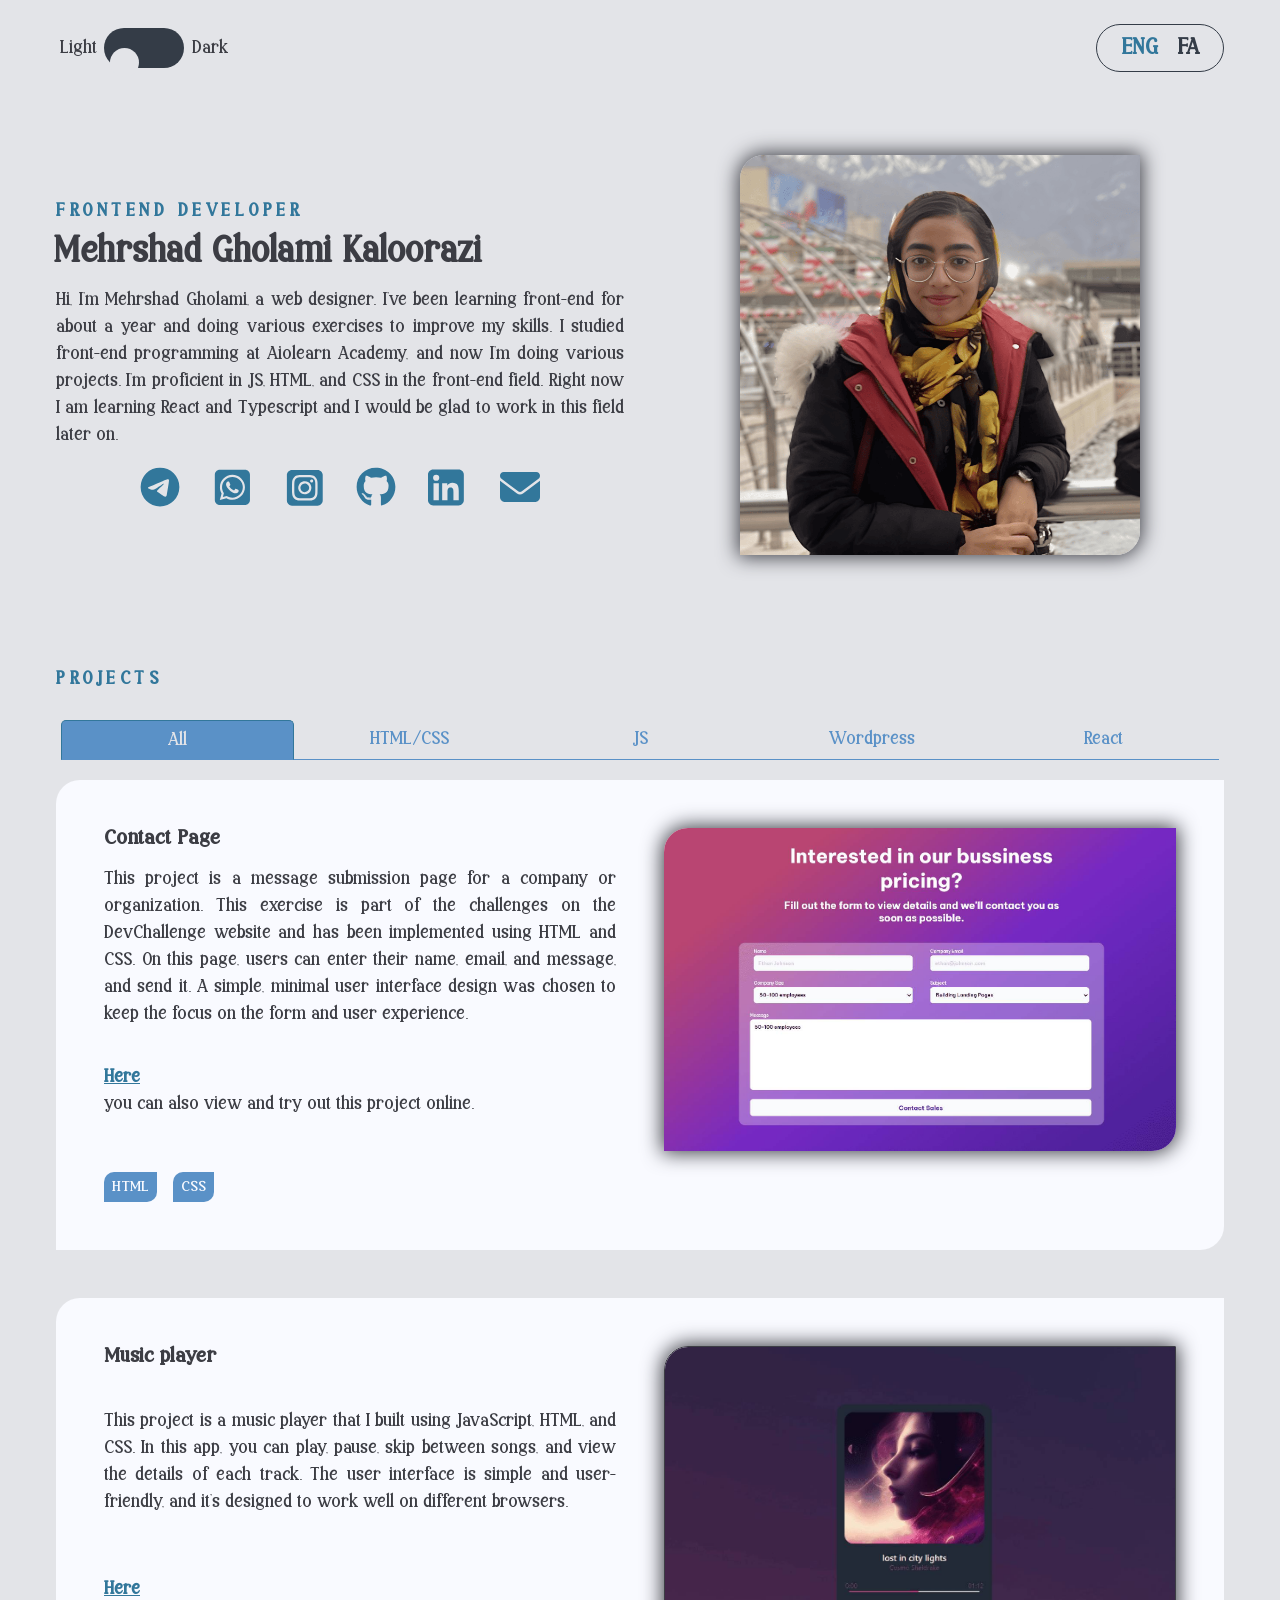
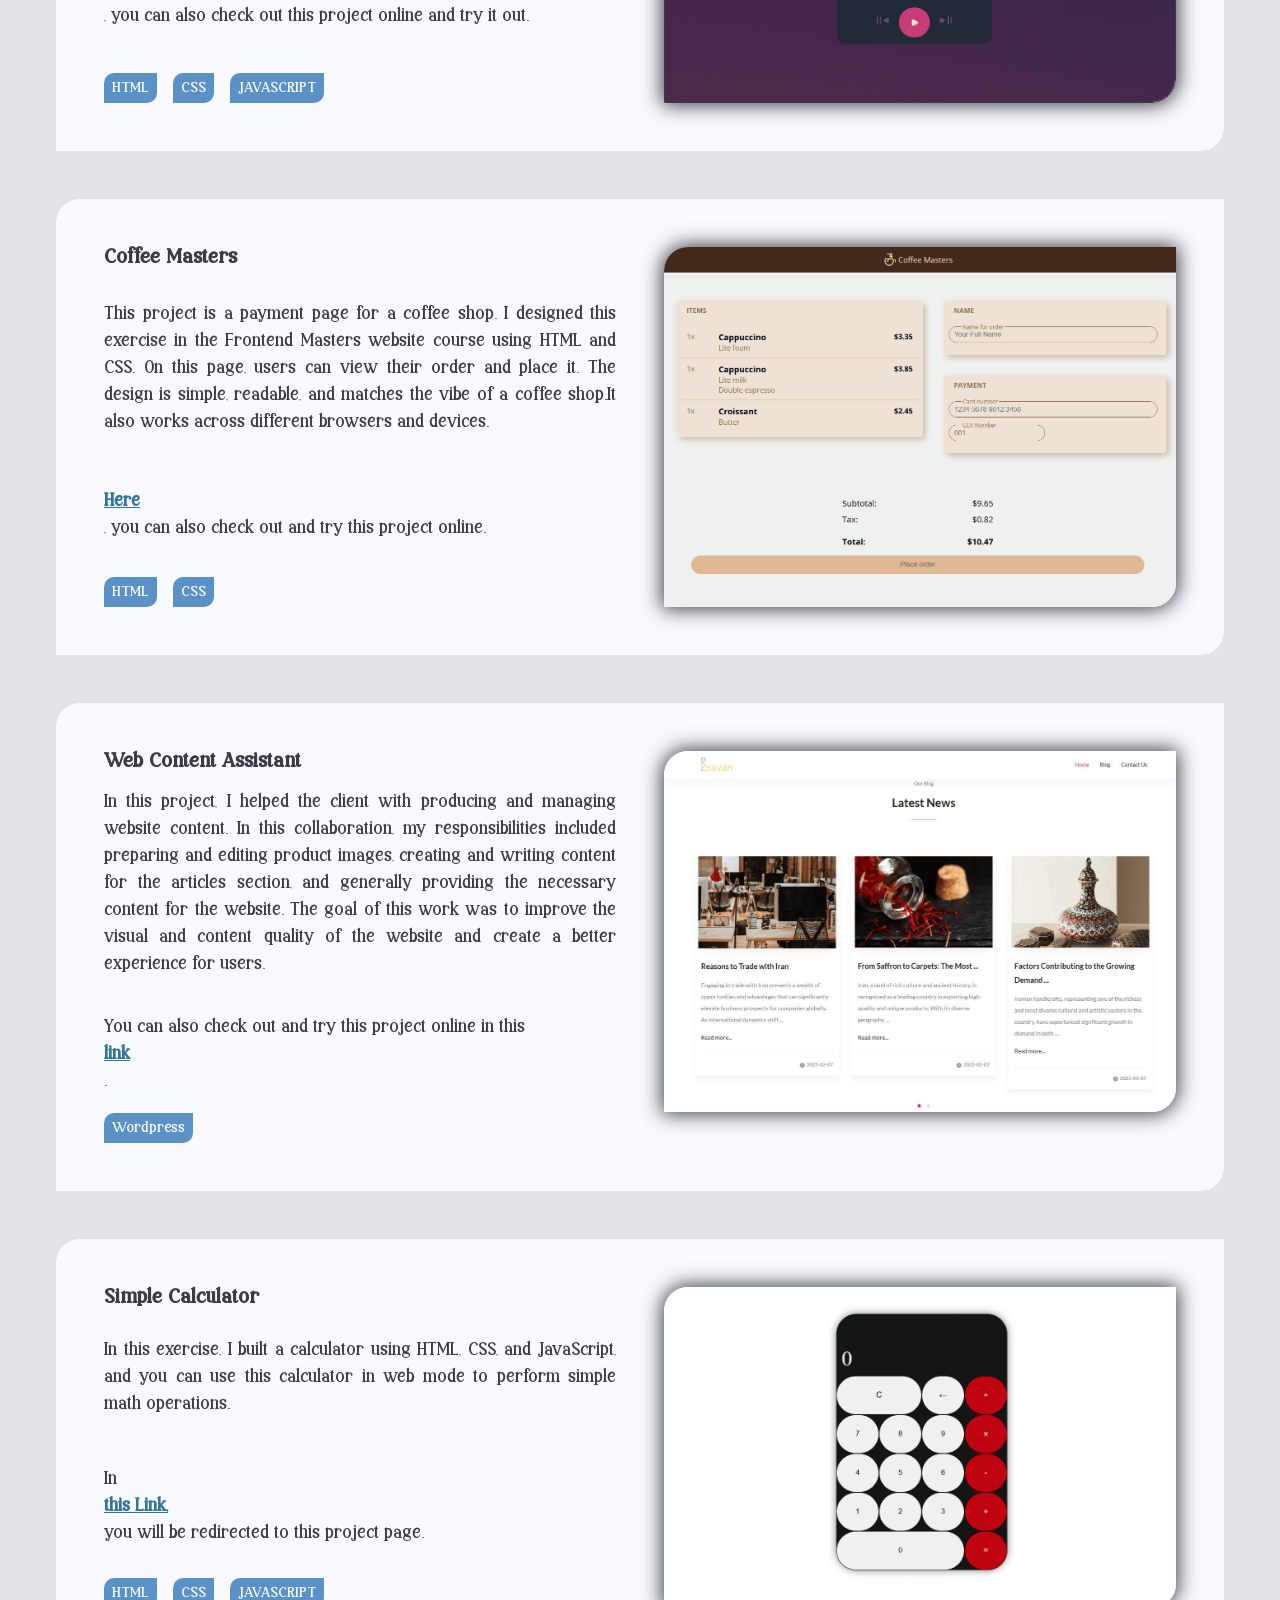
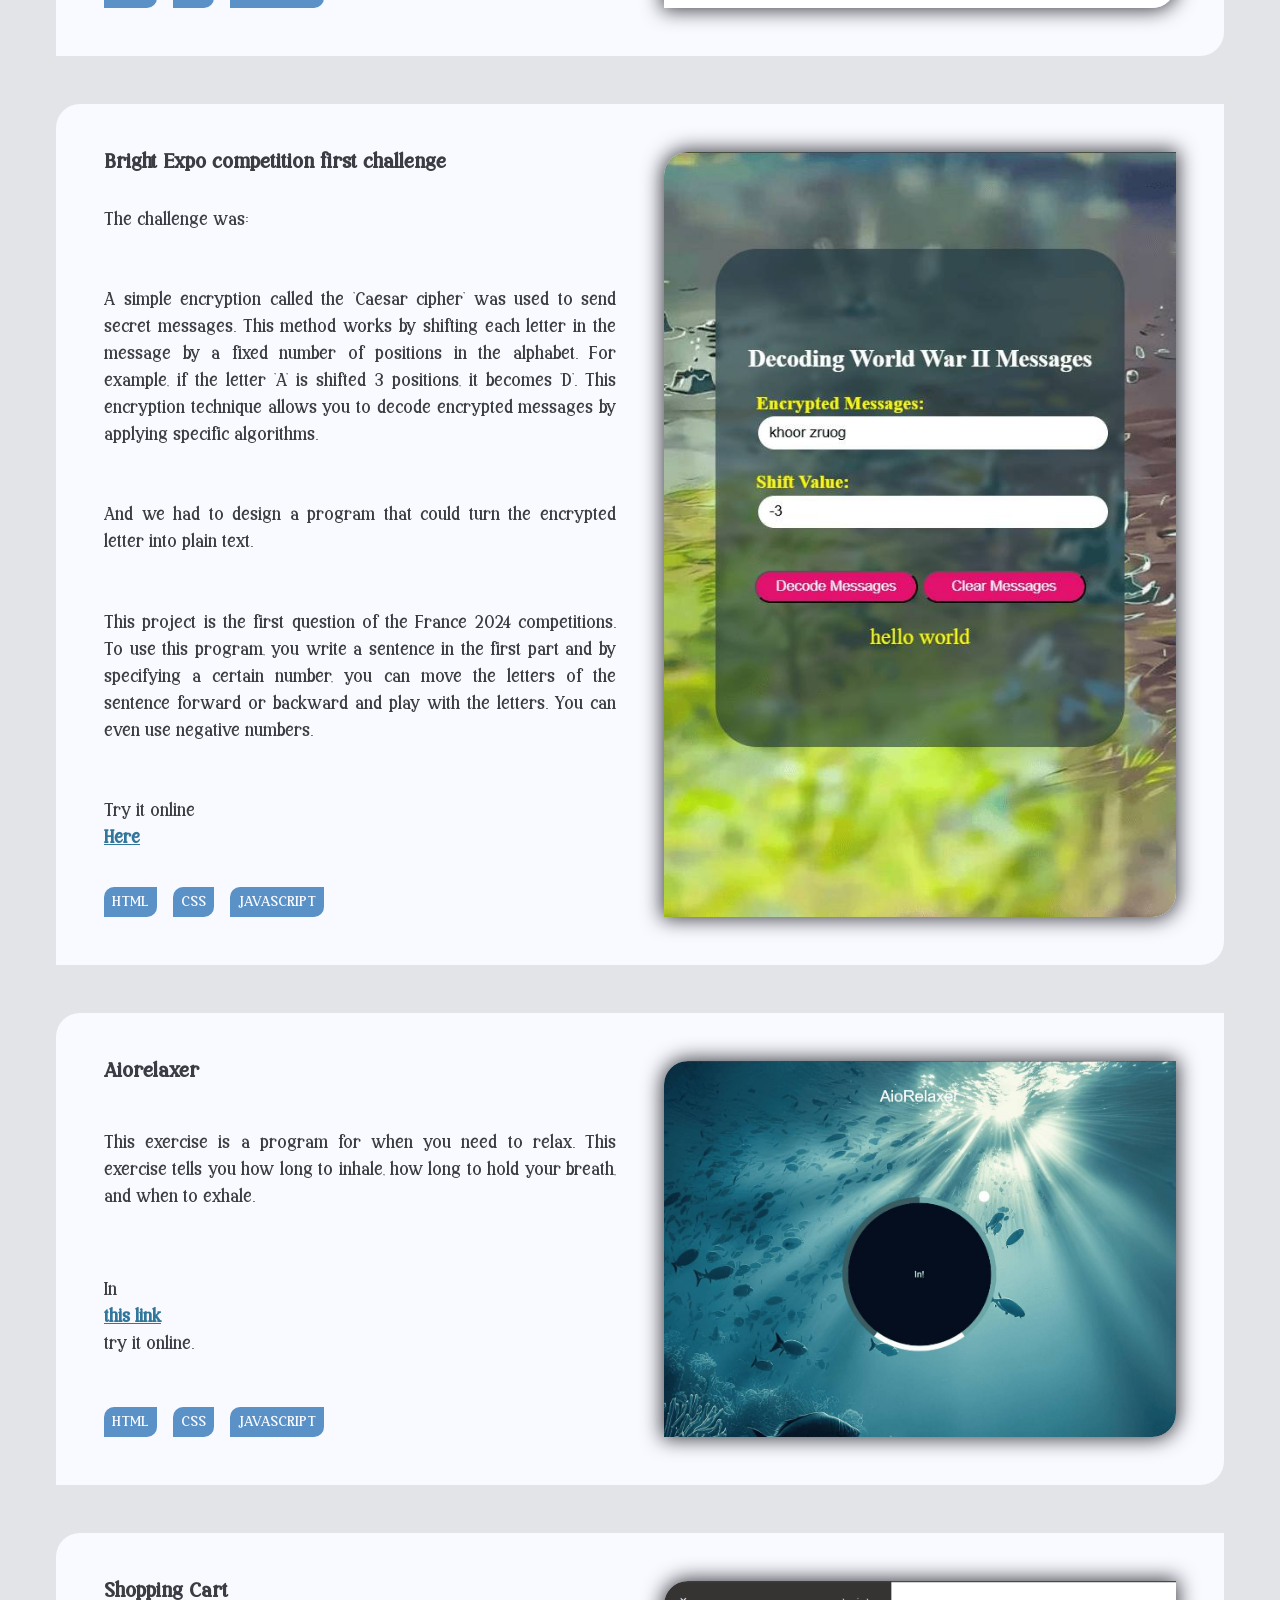
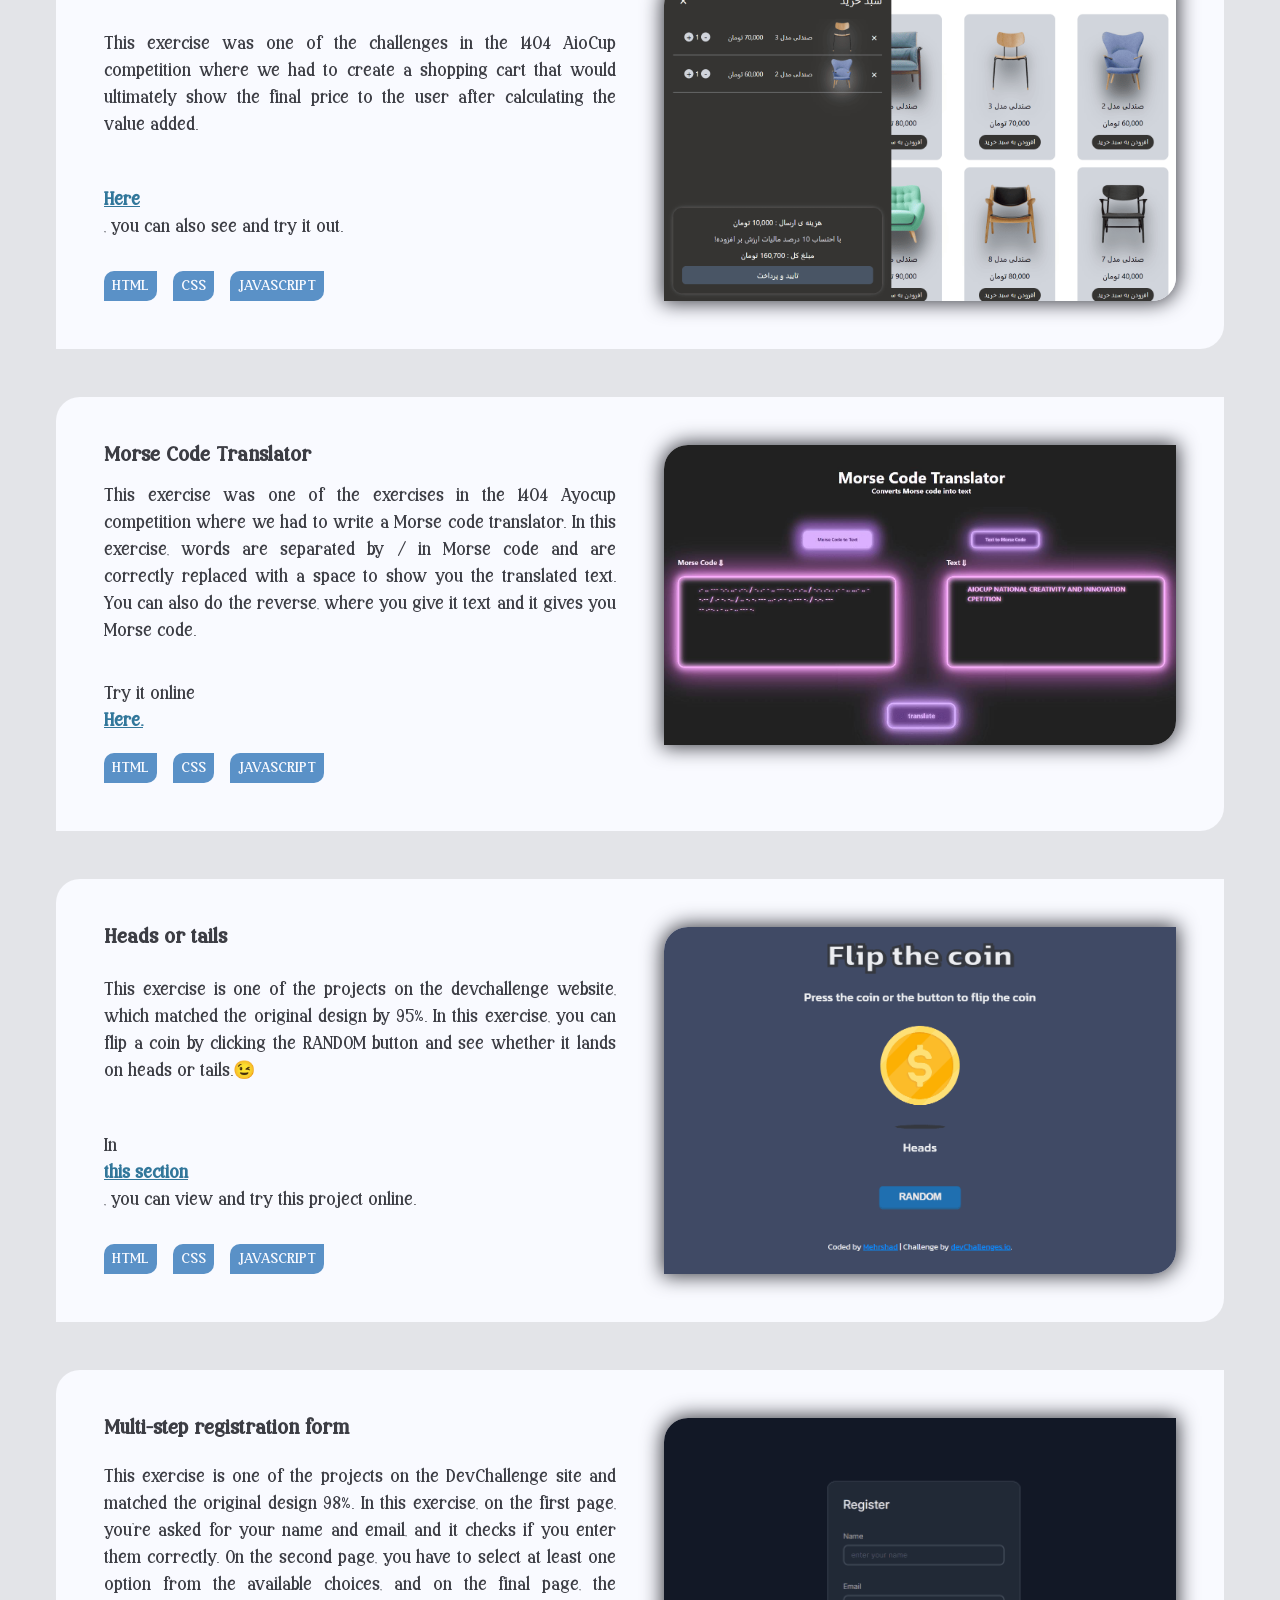
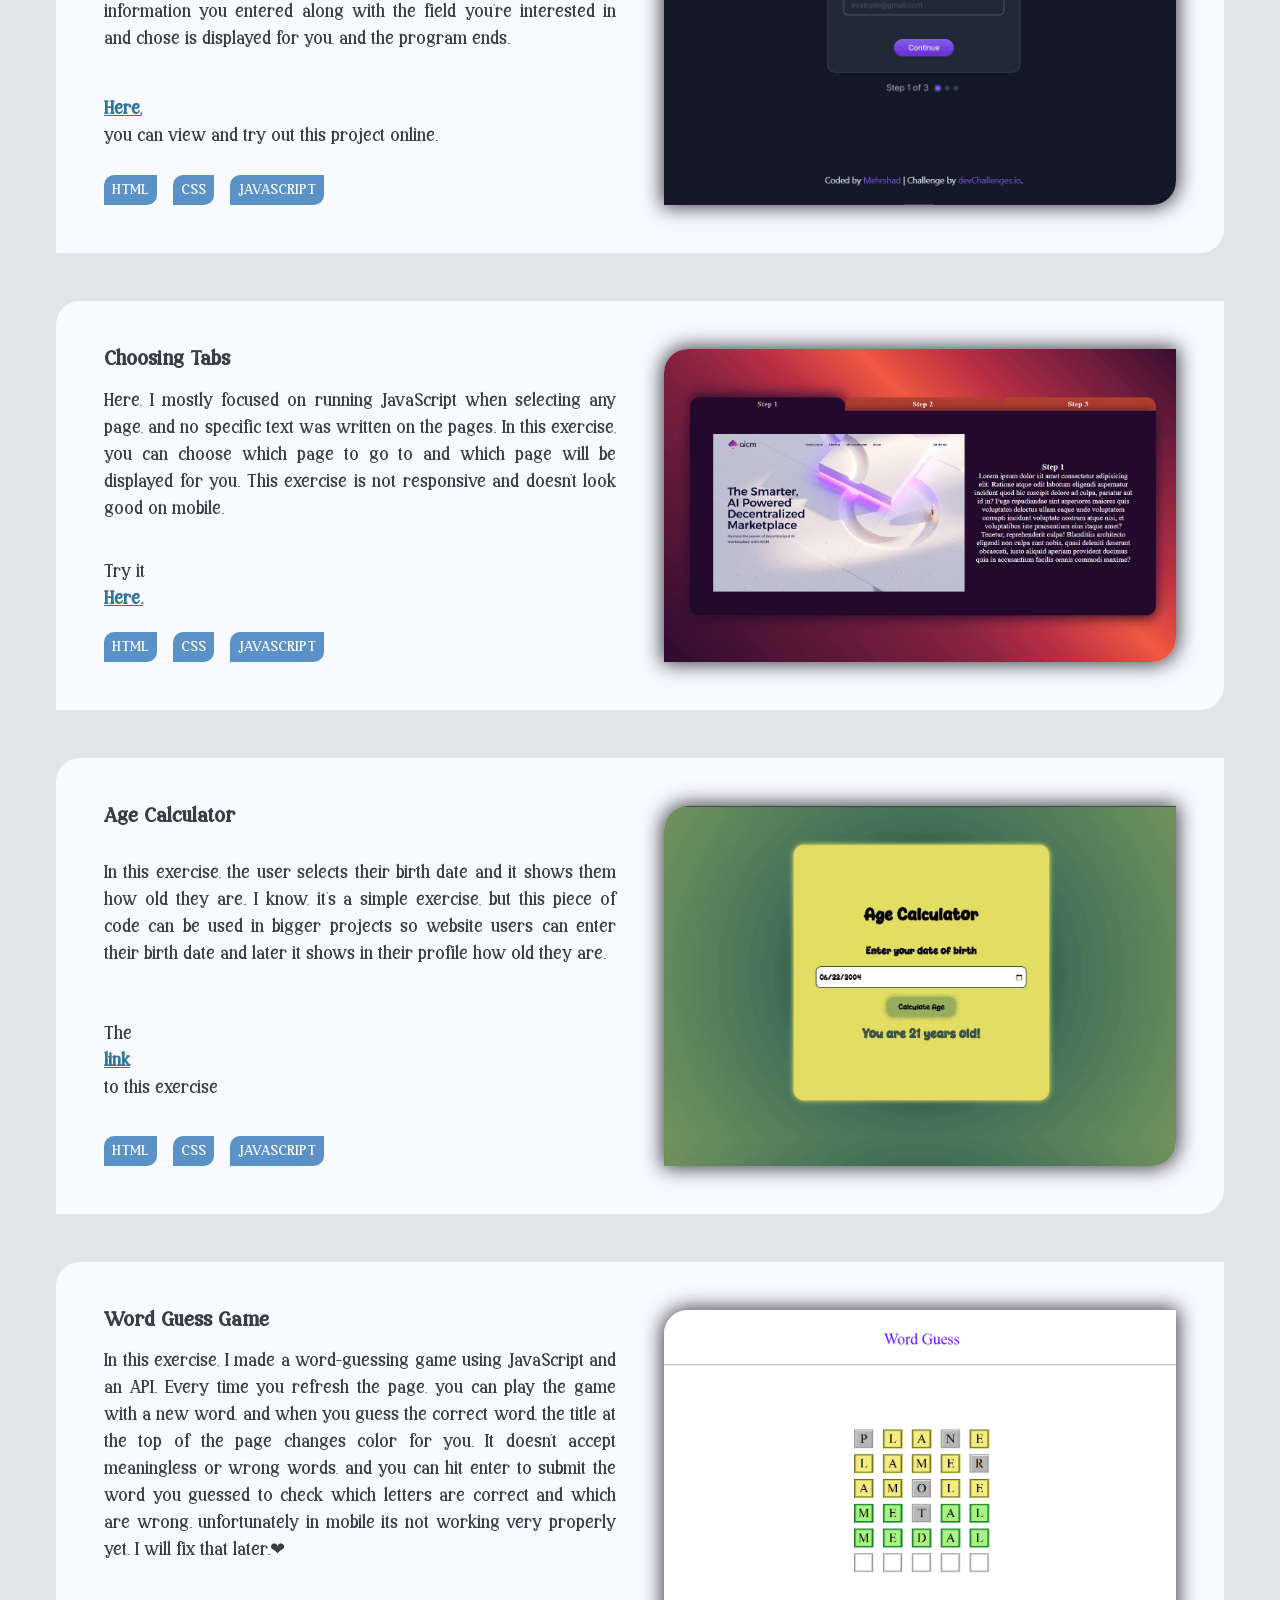
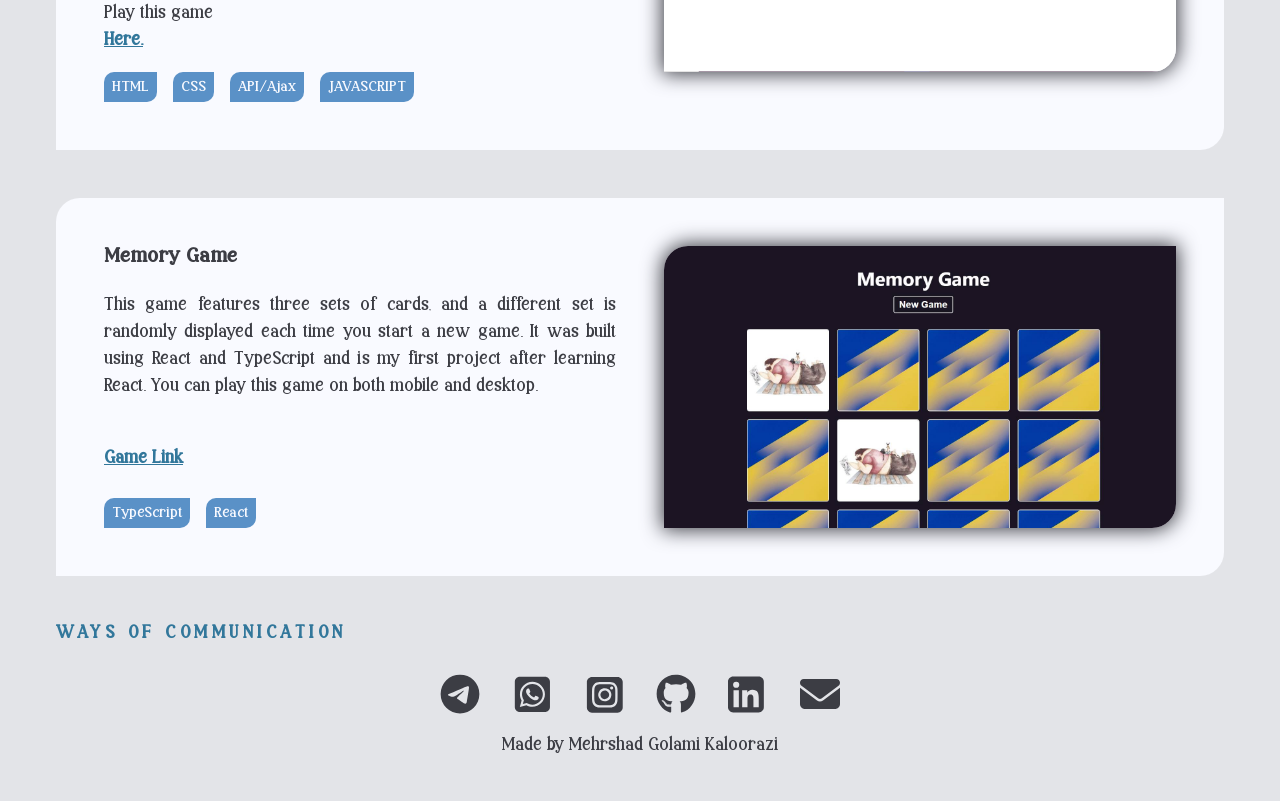
==== commit 2da61b2d: "js and css modifications" ====
--- a/eng-index.html
+++ b/eng-index.html
@@ -30,36 +30,32 @@
           <p>Hi, I'm Mehrshad Gholami, a web designer. I've been learning front-end for about a year and doing various exercises to improve my skills. I studied front-end programming at Aiolearn Academy, and now I'm doing various projects. I'm proficient in JS, HTML, and CSS in the front-end field. 
             Right now I am learning React and Typescript and I would be glad to work in this field later on.</p>
           <ul class="icons">
-              <li><a href="https://t.me/Mehr_shad" target="_blank"><svg xmlns="http://www.w3.org/2000/svg" viewBox="0 0 512 512">
-                  <!--!Font Awesome Free v7.0.0 by @fontawesome - https://fontawesome.com License - https://fontawesome.com/license/free Copyright 2025 Fonticons, Inc.-->
-                  <title>Telegram</title>
-                  <path d="M256 8a248 248 0 1 0 0 496 248 248 0 1 0 0-496zM371 176.7c-3.7 39.2-19.9 134.4-28.1 178.3-3.5 18.6-10.3 24.8-16.9 25.4-14.4 1.3-25.3-9.5-39.3-18.7-21.8-14.3-34.2-23.2-55.3-37.2-24.5-16.1-8.6-25 5.3-39.5 3.7-3.8 67.1-61.5 68.3-66.7 .2-.7 .3-3.1-1.2-4.4s-3.6-.8-5.1-.5c-2.2 .5-37.1 23.5-104.6 69.1-9.9 6.8-18.9 10.1-26.9 9.9-8.9-.2-25.9-5-38.6-9.1-15.5-5-27.9-7.7-26.8-16.3 .6-4.5 6.7-9 18.4-13.7 72.3-31.5 120.5-52.3 144.6-62.3 68.9-28.6 83.2-33.6 92.5-33.8 2.1 0 6.6 .5 9.6 2.9 2 1.7 3.2 4.1 3.5 6.7 .5 3.2 .6 6.5 .4 9.8z" class="social"/>
-                </svg></a></li>
-              <li><a href="https://wa.me/qr/Z7FU225FASTUP1" target="_blank"><svg xmlns="http://www.w3.org/2000/svg" viewBox="60 60 510 510">
+            <li><a href="https://t.me/Mehr_shad" target="_blank"><svg xmlns="http://www.w3.org/2000/svg" viewBox="0 0 512 512">
                 <!--!Font Awesome Free v7.0.0 by @fontawesome - https://fontawesome.com License - https://fontawesome.com/license/free Copyright 2025 Fonticons, Inc.-->
-                <title>Whatsapp</title>
+                <title>Telegram</title>
+                <path d="M256 8a248 248 0 1 0 0 496 248 248 0 1 0 0-496zM371 176.7c-3.7 39.2-19.9 134.4-28.1 178.3-3.5 18.6-10.3 24.8-16.9 25.4-14.4 1.3-25.3-9.5-39.3-18.7-21.8-14.3-34.2-23.2-55.3-37.2-24.5-16.1-8.6-25 5.3-39.5 3.7-3.8 67.1-61.5 68.3-66.7 .2-.7 .3-3.1-1.2-4.4s-3.6-.8-5.1-.5c-2.2 .5-37.1 23.5-104.6 69.1-9.9 6.8-18.9 10.1-26.9 9.9-8.9-.2-25.9-5-38.6-9.1-15.5-5-27.9-7.7-26.8-16.3 .6-4.5 6.7-9 18.4-13.7 72.3-31.5 120.5-52.3 144.6-62.3 68.9-28.6 83.2-33.6 92.5-33.8 2.1 0 6.6 .5 9.6 2.9 2 1.7 3.2 4.1 3.5 6.7 .5 3.2 .6 6.5 .4 9.8z" class="social"/>
+              </svg></a></li>
+            <li><a href="https://wa.me/qr/Z7FU225FASTUP1" target="_blank"><svg xmlns="http://www.w3.org/2000/svg" viewBox="60 60 510 510">
+              <title>Whatsapp</title>
                 <path d="M188.1 318.6C188.1 343.5 195.1 367.8 208.3 388.7L211.4 393.7L198.1 442.3L248 429.2L252.8 432.1C273 444.1 296.2 450.5 319.9 450.5L320 450.5C392.6 450.5 453.3 391.4 453.3 318.7C453.3 283.5 438.1 250.4 413.2 225.5C388.2 200.5 355.2 186.8 320 186.8C247.3 186.8 188.2 245.9 188.1 318.6zM370.8 394C358.2 395.9 348.4 394.9 323.3 384.1C286.5 368.2 261.5 332.6 256.4 325.4C256 324.8 255.7 324.5 255.6 324.3C253.6 321.7 239.4 302.8 239.4 283.3C239.4 264.9 248.4 255.4 252.6 251C252.9 250.7 253.1 250.5 253.3 250.2C256.9 246.2 261.2 245.2 263.9 245.2C266.5 245.2 269.2 245.2 271.5 245.3L272.3 245.3C274.6 245.3 277.5 245.3 280.4 252.1C281.6 255 283.4 259.4 285.3 263.9C288.6 271.9 292 280.2 292.6 281.5C293.6 283.5 294.3 285.8 292.9 288.4C289.5 295.2 286 298.8 283.6 301.4C280.5 304.6 279.1 306.1 281.3 310C296.6 336.3 311.9 345.4 335.2 357.1C339.2 359.1 341.5 358.8 343.8 356.1C346.1 353.5 353.7 344.5 356.3 340.6C358.9 336.6 361.6 337.3 365.2 338.6C368.8 339.9 388.3 349.5 392.3 351.5C393.1 351.9 393.8 352.2 394.4 352.5C397.2 353.9 399.1 354.8 399.9 356.1C400.8 358 400.8 366 397.5 375.2C394.2 384.5 378.4 392.9 370.8 394zM544 160C544 124.7 515.3 96 480 96L160 96C124.7 96 96 124.7 96 160L96 480C96 515.3 124.7 544 160 544L480 544C515.3 544 544 515.3 544 480L544 160zM244.1 457.9L160 480L182.5 397.8C168.6 373.8 161.3 346.5 161.3 318.5C161.4 231.1 232.5 160 319.9 160C362.3 160 402.1 176.5 432.1 206.5C462 236.5 480 276.3 480 318.7C480 406.1 407.3 477.2 319.9 477.2C293.3 477.2 267.2 470.5 244.1 457.9z" class="social"/>
               </svg></a></li>
-              <li><a href="https://www.instagram.com/web_with_mehrshad" target="_blank"><svg xmlns="http://www.w3.org/2000/svg" viewBox="60 60 500 500">
-                <!--!Font Awesome Free v7.0.0 by @fontawesome - https://fontawesome.com License - https://fontawesome.com/license/free Copyright 2025 Fonticons, Inc.-->
-                <title>Instagram</title>
-                <path d="M290.4 275.7C274 286 264.5 304.5 265.5 323.8C266.6 343.2 278.2 360.4 295.6 368.9C313.1 377.3 333.8 375.5 349.6 364.3C366 354 375.5 335.5 374.5 316.2C373.4 296.8 361.8 279.6 344.4 271.1C326.9 262.7 306.2 264.5 290.4 275.7zM432.7 207.3C427.5 202.1 421.2 198 414.3 195.3C396.2 188.2 356.7 188.5 331.2 188.8C327.1 188.8 323.3 188.9 320 188.9C316.7 188.9 312.8 188.9 308.6 188.8C283.1 188.5 243.8 188.1 225.7 195.3C218.8 198 212.6 202.1 207.3 207.3C202 212.5 198 218.8 195.3 225.7C188.2 243.8 188.6 283.4 188.8 308.9C188.8 313 188.9 316.8 188.9 320C188.9 323.2 188.9 327 188.8 331.1C188.6 356.6 188.2 396.2 195.3 414.3C198 421.2 202.1 427.4 207.3 432.7C212.5 438 218.8 442 225.7 444.7C243.8 451.8 283.3 451.5 308.8 451.2C312.9 451.2 316.7 451.1 320 451.1C323.3 451.1 327.2 451.1 331.4 451.2C356.9 451.5 396.2 451.9 414.3 444.7C421.2 442 427.4 437.9 432.7 432.7C438 427.5 442 421.2 444.7 414.3C451.9 396.3 451.5 356.9 451.2 331.3C451.2 327.1 451.1 323.2 451.1 319.9C451.1 316.6 451.1 312.8 451.2 308.5C451.5 283 451.9 243.6 444.7 225.5C442 218.6 437.9 212.4 432.7 207.1L432.7 207.3zM365.6 251.8C383.7 263.9 396.2 282.7 400.5 304C404.8 325.3 400.3 347.5 388.2 365.6C382.2 374.6 374.5 382.2 365.6 388.2C356.7 394.2 346.6 398.3 336 400.4C314.7 404.6 292.5 400.2 274.4 388.1C256.3 376 243.8 357.2 239.5 335.9C235.2 314.6 239.7 292.4 251.7 274.3C263.7 256.2 282.6 243.7 303.9 239.4C325.2 235.1 347.4 239.6 365.5 251.6L365.6 251.6zM394.8 250.5C391.7 248.4 389.2 245.4 387.7 241.9C386.2 238.4 385.9 234.6 386.6 230.8C387.3 227 389.2 223.7 391.8 221C394.4 218.3 397.9 216.5 401.6 215.8C405.3 215.1 409.2 215.4 412.7 216.9C416.2 218.4 419.2 220.8 421.3 223.9C423.4 227 424.5 230.7 424.5 234.5C424.5 237 424 239.5 423.1 241.8C422.2 244.1 420.7 246.2 419 248C417.3 249.8 415.1 251.2 412.8 252.2C410.5 253.2 408 253.7 405.5 253.7C401.7 253.7 398 252.6 394.9 250.5L394.8 250.5zM544 160C544 124.7 515.3 96 480 96L160 96C124.7 96 96 124.7 96 160L96 480C96 515.3 124.7 544 160 544L480 544C515.3 544 544 515.3 544 480L544 160zM453 453C434.3 471.7 411.6 477.6 386 478.9C359.6 480.4 280.4 480.4 254 478.9C228.4 477.6 205.7 471.7 187 453C168.3 434.3 162.4 411.6 161.2 386C159.7 359.6 159.7 280.4 161.2 254C162.5 228.4 168.3 205.7 187 187C205.7 168.3 228.5 162.4 254 161.2C280.4 159.7 359.6 159.7 386 161.2C411.6 162.5 434.3 168.3 453 187C471.7 205.7 477.6 228.4 478.8 254C480.3 280.3 480.3 359.4 478.8 385.9C477.5 411.5 471.7 434.2 453 452.9L453 453z" class="social"/>
-              </svg></a></li>
-              <li><a href="https://github.com/Mehrghk" target="_blank"><svg xmlns="http://www.w3.org/2000/svg" viewBox="0 0 496 512">
-                    <!--!Font Awesome Free 6.7.2 by @fontawesome - https://fontawesome.com License - https://fontawesome.com/license/free Copyright 2025 Fonticons, Inc.-->
-                <title>Github</title>
+            <li><a href="https://www.instagram.com/web_with_mehrshad" target="_blank"><svg xmlns="http://www.w3.org/2000/svg" viewBox="60 60 500 500">
+              <title>Instagram</title>
+              <path d="M290.4 275.7C274 286 264.5 304.5 265.5 323.8C266.6 343.2 278.2 360.4 295.6 368.9C313.1 377.3 333.8 375.5 349.6 364.3C366 354 375.5 335.5 374.5 316.2C373.4 296.8 361.8 279.6 344.4 271.1C326.9 262.7 306.2 264.5 290.4 275.7zM432.7 207.3C427.5 202.1 421.2 198 414.3 195.3C396.2 188.2 356.7 188.5 331.2 188.8C327.1 188.8 323.3 188.9 320 188.9C316.7 188.9 312.8 188.9 308.6 188.8C283.1 188.5 243.8 188.1 225.7 195.3C218.8 198 212.6 202.1 207.3 207.3C202 212.5 198 218.8 195.3 225.7C188.2 243.8 188.6 283.4 188.8 308.9C188.8 313 188.9 316.8 188.9 320C188.9 323.2 188.9 327 188.8 331.1C188.6 356.6 188.2 396.2 195.3 414.3C198 421.2 202.1 427.4 207.3 432.7C212.5 438 218.8 442 225.7 444.7C243.8 451.8 283.3 451.5 308.8 451.2C312.9 451.2 316.7 451.1 320 451.1C323.3 451.1 327.2 451.1 331.4 451.2C356.9 451.5 396.2 451.9 414.3 444.7C421.2 442 427.4 437.9 432.7 432.7C438 427.5 442 421.2 444.7 414.3C451.9 396.3 451.5 356.9 451.2 331.3C451.2 327.1 451.1 323.2 451.1 319.9C451.1 316.6 451.1 312.8 451.2 308.5C451.5 283 451.9 243.6 444.7 225.5C442 218.6 437.9 212.4 432.7 207.1L432.7 207.3zM365.6 251.8C383.7 263.9 396.2 282.7 400.5 304C404.8 325.3 400.3 347.5 388.2 365.6C382.2 374.6 374.5 382.2 365.6 388.2C356.7 394.2 346.6 398.3 336 400.4C314.7 404.6 292.5 400.2 274.4 388.1C256.3 376 243.8 357.2 239.5 335.9C235.2 314.6 239.7 292.4 251.7 274.3C263.7 256.2 282.6 243.7 303.9 239.4C325.2 235.1 347.4 239.6 365.5 251.6L365.6 251.6zM394.8 250.5C391.7 248.4 389.2 245.4 387.7 241.9C386.2 238.4 385.9 234.6 386.6 230.8C387.3 227 389.2 223.7 391.8 221C394.4 218.3 397.9 216.5 401.6 215.8C405.3 215.1 409.2 215.4 412.7 216.9C416.2 218.4 419.2 220.8 421.3 223.9C423.4 227 424.5 230.7 424.5 234.5C424.5 237 424 239.5 423.1 241.8C422.2 244.1 420.7 246.2 419 248C417.3 249.8 415.1 251.2 412.8 252.2C410.5 253.2 408 253.7 405.5 253.7C401.7 253.7 398 252.6 394.9 250.5L394.8 250.5zM544 160C544 124.7 515.3 96 480 96L160 96C124.7 96 96 124.7 96 160L96 480C96 515.3 124.7 544 160 544L480 544C515.3 544 544 515.3 544 480L544 160zM453 453C434.3 471.7 411.6 477.6 386 478.9C359.6 480.4 280.4 480.4 254 478.9C228.4 477.6 205.7 471.7 187 453C168.3 434.3 162.4 411.6 161.2 386C159.7 359.6 159.7 280.4 161.2 254C162.5 228.4 168.3 205.7 187 187C205.7 168.3 228.5 162.4 254 161.2C280.4 159.7 359.6 159.7 386 161.2C411.6 162.5 434.3 168.3 453 187C471.7 205.7 477.6 228.4 478.8 254C480.3 280.3 480.3 359.4 478.8 385.9C477.5 411.5 471.7 434.2 453 452.9L453 453z" class="social"/>
+            </svg></a></li>
+            <li><a href="https://github.com/Mehrghk" target="_blank"><svg xmlns="http://www.w3.org/2000/svg" viewBox="0 0 496 512">
+              <title>Github</title>
                   <path d="M165.9 397.4c0 2-2.3 3.6-5.2 3.6-3.3 .3-5.6-1.3-5.6-3.6 0-2 2.3-3.6 5.2-3.6 3-.3 5.6 1.3 5.6 3.6zm-31.1-4.5c-.7 2 1.3 4.3 4.3 4.9 2.6 1 5.6 0 6.2-2s-1.3-4.3-4.3-5.2c-2.6-.7-5.5 .3-6.2 2.3zm44.2-1.7c-2.9 .7-4.9 2.6-4.6 4.9 .3 2 2.9 3.3 5.9 2.6 2.9-.7 4.9-2.6 4.6-4.6-.3-1.9-3-3.2-5.9-2.9zM244.8 8C106.1 8 0 113.3 0 252c0 110.9 69.8 205.8 169.5 239.2 12.8 2.3 17.3-5.6 17.3-12.1 0-6.2-.3-40.4-.3-61.4 0 0-70 15-84.7-29.8 0 0-11.4-29.1-27.8-36.6 0 0-22.9-15.7 1.6-15.4 0 0 24.9 2 38.6 25.8 21.9 38.6 58.6 27.5 72.9 20.9 2.3-16 8.8-27.1 16-33.7-55.9-6.2-112.3-14.3-112.3-110.5 0-27.5 7.6-41.3 23.6-58.9-2.6-6.5-11.1-33.3 2.6-67.9 20.9-6.5 69 27 69 27 20-5.6 41.5-8.5 62.8-8.5s42.8 2.9 62.8 8.5c0 0 48.1-33.6 69-27 13.7 34.7 5.2 61.4 2.6 67.9 16 17.7 25.8 31.5 25.8 58.9 0 96.5-58.9 104.2-114.8 110.5 9.2 7.9 17 22.9 17 46.4 0 33.7-.3 75.4-.3 83.6 0 6.5 4.6 14.4 17.3 12.1C428.2 457.8 496 362.9 496 252 496 113.3 383.5 8 244.8 8zM97.2 352.9c-1.3 1-1 3.3 .7 5.2 1.6 1.6 3.9 2.3 5.2 1 1.3-1 1-3.3-.7-5.2-1.6-1.6-3.9-2.3-5.2-1zm-10.8-8.1c-.7 1.3 .3 2.9 2.3 3.9 1.6 1 3.6 .7 4.3-.7 .7-1.3-.3-2.9-2.3-3.9-2-.6-3.6-.3-4.3 .7zm32.4 35.6c-1.6 1.3-1 4.3 1.3 6.2 2.3 2.3 5.2 2.6 6.5 1 1.3-1.3 .7-4.3-1.3-6.2-2.2-2.3-5.2-2.6-6.5-1zm-11.4-14.7c-1.6 1-1.6 3.6 0 5.9 1.6 2.3 4.3 3.3 5.6 2.3 1.6-1.3 1.6-3.9 0-6.2-1.4-2.3-4-3.3-5.6-2z" class="social" />
                 </svg></a></li>
-              <li><a href="www.linkedin.com/in/mehrshad-ghoalmi"><svg xmlns="http://www.w3.org/2000/svg" viewBox="0 0 640 640">
-                  <title>LinkedIn</title>
-                  <path d="M512 96L127.9 96C110.3 96 96 110.5 96 128.3L96 511.7C96 529.5 110.3 544 127.9 544L512 544C529.6 544 544 529.5 544 511.7L544 128.3C544 110.5 529.6 96 512 96zM231.4 480L165 480L165 266.2L231.5 266.2L231.5 480L231.4 480zM198.2 160C219.5 160 236.7 177.2 236.7 198.5C236.7 219.8 219.5 237 198.2 237C176.9 237 159.7 219.8 159.7 198.5C159.7 177.2 176.9 160 198.2 160zM480.3 480L413.9 480L413.9 376C413.9 351.2 413.4 319.3 379.4 319.3C344.8 319.3 339.5 346.3 339.5 374.2L339.5 480L273.1 480L273.1 266.2L336.8 266.2L336.8 295.4L337.7 295.4C346.6 278.6 368.3 260.9 400.6 260.9C467.8 260.9 480.3 305.2 480.3 362.8L480.3 480z"/>
+                <li><a href="www.linkedin.com/in/mehrshad-ghoalmi">
+                  <svg xmlns="http://www.w3.org/2000/svg" viewBox="0 0 500 500">
+                    <title>LinkedIn</title>
+                    <path d="M64 32C28.7 32 0 60.7 0 96L0 416c0 35.3 28.7 64 64 64l320 0c35.3 0 64-28.7 64-64l0-320c0-35.3-28.7-64-64-64L64 32zm5 170.2l66.5 0 0 213.8-66.5 0 0-213.8zm71.7-67.7a38.5 38.5 0 1 1 -77 0 38.5 38.5 0 1 1 77 0zM317.9 416l0-104c0-24.8-.5-56.7-34.5-56.7-34.6 0-39.9 27-39.9 54.9l0 105.8-66.4 0 0-213.8 63.7 0 0 29.2 .9 0c8.9-16.8 30.6-34.5 62.9-34.5 67.2 0 79.7 44.3 79.7 101.9l0 117.2-66.4 0z" class="social"/></svg></a></li>
+            <li><a href="mailto:megh92701@gmail.com"><svg xmlns="http://www.w3.org/2000/svg" viewBox="0 0 512 512">
+              <title>Email</title>
+                  <path d="M48 64C21.5 64 0 85.5 0 112c0 15.1 7.1 29.3 19.2 38.4L236.8 313.6c11.4 8.5 27 8.5 38.4 0L492.8 150.4c12.1-9.1 19.2-23.3 19.2-38.4c0-26.5-21.5-48-48-48L48 64zM0 176L0 384c0 35.3 28.7 64 64 64l384 0c35.3 0 64-28.7 64-64l0-208L294.4 339.2c-22.8 17.1-54 17.1-76.8 0L0 176z" class="social" />
                 </svg></a></li>
-              <li><a href="mailto:megh92701@gmail.com"><svg xmlns="http://www.w3.org/2000/svg" viewBox="0 0 512 512">
-                    <!--!Font Awesome Free 6.7.2 by @fontawesome - https://fontawesome.com License - https://fontawesome.com/license/free Copyright 2025 Fonticons, Inc.-->
-                <title>Email</title>
-                    <path d="M48 64C21.5 64 0 85.5 0 112c0 15.1 7.1 29.3 19.2 38.4L236.8 313.6c11.4 8.5 27 8.5 38.4 0L492.8 150.4c12.1-9.1 19.2-23.3 19.2-38.4c0-26.5-21.5-48-48-48L48 64zM0 176L0 384c0 35.3 28.7 64 64 64l384 0c35.3 0 64-28.7 64-64l0-208L294.4 339.2c-22.8 17.1-54 17.1-76.8 0L0 176z" class="social" />
-                  </svg></a></li>
-            </ul>
+          </ul>
         </div>
         <img src="Upscaled2.png" alt="Mehrshad Gholami Kaloorazi." />
       </article>
@@ -99,7 +95,7 @@
                 <li>CSS</li>
               </ul>
             </div>
-            <img src="Projects/contact-page.png" alt="Contact Page">
+            <img src="Projects/contact-page.jpg" alt="Contact Page">
           </article>
           <article class="project">
             <div class="text">
@@ -111,14 +107,14 @@
                   <a target="_blank" href="https://mehrghk.github.io/Music-Player-by-Mehrshad/">Here</a> 
                   , you can also check out this project online and try it out.
                 </p>
-              <ul style="align-self: flex-end;">
+              <ul>
                 <li>HTML</li>
                 <li>CSS</li>
                 <li>JAVASCRIPT</li>
               </ul>
               
             </div>
-            <img src="Projects/music-palyer.png" alt="Grid-based layout with 3 columns and 4 rows, some merged, featuring planets and moons." class="img-border">
+            <img src="Projects/music-palyer.jpg" alt="Grid-based layout with 3 columns and 4 rows, some merged, featuring planets and moons." class="img-border">
 
           </article>
           <article class="project">
@@ -134,7 +130,7 @@
                 <li>CSS</li>
               </ul>
             </div>
-            <img src="Projects/coffee-masters.png" alt="A page for placing order in a cafe">
+            <img src="Projects/coffee-masters.jpg" alt="A page for placing order in a cafe">
           </article>
           <article class="project">
             <div class="text">
@@ -148,7 +144,7 @@
                 <li>Wordpress</li>
               </ul>
             </div>
-            <img src="Projects/پروژه 1.png" alt="A page for placing order in a cafe">
+            <img src="Projects/پروژه 1.jpg" alt="A page for placing order in a cafe">
           </article>
           <article class="project">
             <div class="text">
@@ -164,7 +160,7 @@
                 <li>JAVASCRIPT</li>
               </ul>
             </div>
-            <img src="Projects/calculator.png" alt="Calculator">
+            <img src="Projects/calculator.jpg" alt="Calculator">
           </article>
           <article class="project">
             <div class="text">
@@ -182,8 +178,8 @@
                 <li>JAVASCRIPT</li>
               </ul>
             </div>
-            <img class="in-desktop" src="Projects/BrightExpo Challenge1.png" alt="BrightExpo Challenge1">
-            <img class="in-mobile" src="Projects/BrightExpo Challenge.png" alt="BrightExpo Challenge1">
+            <img class="in-desktop" src="Projects/BrightExpo Challenge1.jpg" alt="BrightExpo Challenge1">
+            <img class="in-mobile" src="Projects/BrightExpo Challenge.jpg" alt="BrightExpo Challenge1">
           </article>
           <article class="project">
             <div class="text">
@@ -199,7 +195,7 @@
                 <li>JAVASCRIPT</li>
               </ul>
             </div>
-            <img src="Projects/aiorelaxer.png" alt="A page for relaxing(breath)">
+            <img src="Projects/aiorelaxer.jpg" alt="A page for relaxing(breath)">
           </article>
           <article class="project">
             <div class="text">
@@ -215,7 +211,7 @@
                 <li>JAVASCRIPT</li>
               </ul>
             </div>
-            <img src="Projects/sabad kharid.png" alt="A shopping cart project">
+            <img src="Projects/sabad kharid.jpg" alt="A shopping cart project">
           </article>
           <article class="project">
             <div class="text">
@@ -230,7 +226,7 @@
                 <li>JAVASCRIPT</li>
               </ul>
             </div>
-            <img src="Projects/morse-code-translator.png" alt="a translator for morse code to text and vice versa">
+            <img src="Projects/morse-code-translator.jpg" alt="a translator for morse code to text and vice versa">
           </article>
           <article class="project">
             <div class="text">
@@ -246,7 +242,7 @@
                 <li>JAVASCRIPT</li>
               </ul>
             </div>
-            <img src="Projects/flip-the-coin.png" alt="flip the coin page">
+            <img src="Projects/flip-the-coin.jpg" alt="flip the coin page">
           </article>
           <article class="project">
             <div class="text">
@@ -263,7 +259,7 @@
                 <li>JAVASCRIPT</li>
               </ul>
             </div>
-            <img src="Projects/multi-step-register-form.png" alt="flip the coin page">
+            <img src="Projects/multi-step-register-form.jpg" alt="flip the coin page">
           </article>
           <article class="project">
             <div class="text">
@@ -278,7 +274,7 @@
                 <li>JAVASCRIPT</li>
               </ul>
             </div>
-            <img src="Projects/tab-sections.png" alt="tab chosing project">
+            <img src="Projects/tab-sections.jpg" alt="tab chosing project">
           </article>
           <article class="project">
             <div class="text">
@@ -295,7 +291,7 @@
                 <li>JAVASCRIPT</li>
               </ul>
             </div>
-            <img src="Projects/Calculate-Age.png" alt="tab chosing project">
+            <img src="Projects/Calculate-Age.jpg" alt="tab chosing project">
           </article>
           <article class="project">
             <div class="text">
@@ -313,24 +309,24 @@
                 <li>JAVASCRIPT</li>
               </ul>
             </div>
-            <img src="Projects/WordGuess-Game.png" alt="tab chosing project">
-          </article>
-          <article class="project">
-            <div class="text">
-              <h3>بازی حافظه</h3>
+            <img src="Projects/WordGuess-Game.jpg" alt="tab chosing project">
+          </article>
+          <article class="project">
+            <div class="text">
+              <h3>Memory Game</h3>
               <p>
                 This game features three sets of cards, and a different set is randomly displayed each time you start a new game. It was built using React and TypeScript and is my first project after learning React.
                 You can play this game on both mobile and desktop.
               </p>
-              <p>در 
+              <p>
                 <a target="_blank" href="https://mehrghk.github.io/Memory-game/">Game Link</a> 
               </p>
               <ul>
-                <li>REACT</li>
-                <li>TYPESCRIPT</li>
-              </ul>
-            </div>
-            <img src="Projects/Memory-Game.png" alt="tab chosing project">
+                <li>TypeScript</li>
+                <li>React</li>
+              </ul>
+            </div>
+            <img src="Projects/Memory-Game.jpg" alt="tab chosing project">
           </article>
         </div>
         <div class="CSS-panel projects"></div>
@@ -343,33 +339,31 @@
         <h2 class="h2-footer">Ways of communication</h2>
         <div class="footer-text">
           <ul class="icons">
-            <li><a href="https://t.me/Mehr_shad" target="_blank"><svg xmlns="http://www.w3.org/2000/svg" viewBox="0 0 512 512">
-                <title>Telegram</title>
-                <path d="M256 8a248 248 0 1 0 0 496 248 248 0 1 0 0-496zM371 176.7c-3.7 39.2-19.9 134.4-28.1 178.3-3.5 18.6-10.3 24.8-16.9 25.4-14.4 1.3-25.3-9.5-39.3-18.7-21.8-14.3-34.2-23.2-55.3-37.2-24.5-16.1-8.6-25 5.3-39.5 3.7-3.8 67.1-61.5 68.3-66.7 .2-.7 .3-3.1-1.2-4.4s-3.6-.8-5.1-.5c-2.2 .5-37.1 23.5-104.6 69.1-9.9 6.8-18.9 10.1-26.9 9.9-8.9-.2-25.9-5-38.6-9.1-15.5-5-27.9-7.7-26.8-16.3 .6-4.5 6.7-9 18.4-13.7 72.3-31.5 120.5-52.3 144.6-62.3 68.9-28.6 83.2-33.6 92.5-33.8 2.1 0 6.6 .5 9.6 2.9 2 1.7 3.2 4.1 3.5 6.7 .5 3.2 .6 6.5 .4 9.8z" class="social"/>
+              <li><a href="https://t.me/Mehr_shad" target="_blank"><svg xmlns="http://www.w3.org/2000/svg" viewBox="0 0 512 512">
+                  <title>Telegram</title>
+                  <path d="M256 8a248 248 0 1 0 0 496 248 248 0 1 0 0-496zM371 176.7c-3.7 39.2-19.9 134.4-28.1 178.3-3.5 18.6-10.3 24.8-16.9 25.4-14.4 1.3-25.3-9.5-39.3-18.7-21.8-14.3-34.2-23.2-55.3-37.2-24.5-16.1-8.6-25 5.3-39.5 3.7-3.8 67.1-61.5 68.3-66.7 .2-.7 .3-3.1-1.2-4.4s-3.6-.8-5.1-.5c-2.2 .5-37.1 23.5-104.6 69.1-9.9 6.8-18.9 10.1-26.9 9.9-8.9-.2-25.9-5-38.6-9.1-15.5-5-27.9-7.7-26.8-16.3 .6-4.5 6.7-9 18.4-13.7 72.3-31.5 120.5-52.3 144.6-62.3 68.9-28.6 83.2-33.6 92.5-33.8 2.1 0 6.6 .5 9.6 2.9 2 1.7 3.2 4.1 3.5 6.7 .5 3.2 .6 6.5 .4 9.8z" class="social"/>
+                </svg></a></li>
+              <li><a href="https://wa.me/qr/Z7FU225FASTUP1" target="_blank"><svg xmlns="http://www.w3.org/2000/svg" viewBox="60 60 510 510">
+                <title>Whatsapp</title>
+                  <path d="M188.1 318.6C188.1 343.5 195.1 367.8 208.3 388.7L211.4 393.7L198.1 442.3L248 429.2L252.8 432.1C273 444.1 296.2 450.5 319.9 450.5L320 450.5C392.6 450.5 453.3 391.4 453.3 318.7C453.3 283.5 438.1 250.4 413.2 225.5C388.2 200.5 355.2 186.8 320 186.8C247.3 186.8 188.2 245.9 188.1 318.6zM370.8 394C358.2 395.9 348.4 394.9 323.3 384.1C286.5 368.2 261.5 332.6 256.4 325.4C256 324.8 255.7 324.5 255.6 324.3C253.6 321.7 239.4 302.8 239.4 283.3C239.4 264.9 248.4 255.4 252.6 251C252.9 250.7 253.1 250.5 253.3 250.2C256.9 246.2 261.2 245.2 263.9 245.2C266.5 245.2 269.2 245.2 271.5 245.3L272.3 245.3C274.6 245.3 277.5 245.3 280.4 252.1C281.6 255 283.4 259.4 285.3 263.9C288.6 271.9 292 280.2 292.6 281.5C293.6 283.5 294.3 285.8 292.9 288.4C289.5 295.2 286 298.8 283.6 301.4C280.5 304.6 279.1 306.1 281.3 310C296.6 336.3 311.9 345.4 335.2 357.1C339.2 359.1 341.5 358.8 343.8 356.1C346.1 353.5 353.7 344.5 356.3 340.6C358.9 336.6 361.6 337.3 365.2 338.6C368.8 339.9 388.3 349.5 392.3 351.5C393.1 351.9 393.8 352.2 394.4 352.5C397.2 353.9 399.1 354.8 399.9 356.1C400.8 358 400.8 366 397.5 375.2C394.2 384.5 378.4 392.9 370.8 394zM544 160C544 124.7 515.3 96 480 96L160 96C124.7 96 96 124.7 96 160L96 480C96 515.3 124.7 544 160 544L480 544C515.3 544 544 515.3 544 480L544 160zM244.1 457.9L160 480L182.5 397.8C168.6 373.8 161.3 346.5 161.3 318.5C161.4 231.1 232.5 160 319.9 160C362.3 160 402.1 176.5 432.1 206.5C462 236.5 480 276.3 480 318.7C480 406.1 407.3 477.2 319.9 477.2C293.3 477.2 267.2 470.5 244.1 457.9z" class="social"/>
+                </svg></a></li>
+              <li><a href="https://www.instagram.com/web_with_mehrshad" target="_blank"><svg xmlns="http://www.w3.org/2000/svg" viewBox="60 60 500 500">
+                <title>Instagram</title>
+                <path d="M290.4 275.7C274 286 264.5 304.5 265.5 323.8C266.6 343.2 278.2 360.4 295.6 368.9C313.1 377.3 333.8 375.5 349.6 364.3C366 354 375.5 335.5 374.5 316.2C373.4 296.8 361.8 279.6 344.4 271.1C326.9 262.7 306.2 264.5 290.4 275.7zM432.7 207.3C427.5 202.1 421.2 198 414.3 195.3C396.2 188.2 356.7 188.5 331.2 188.8C327.1 188.8 323.3 188.9 320 188.9C316.7 188.9 312.8 188.9 308.6 188.8C283.1 188.5 243.8 188.1 225.7 195.3C218.8 198 212.6 202.1 207.3 207.3C202 212.5 198 218.8 195.3 225.7C188.2 243.8 188.6 283.4 188.8 308.9C188.8 313 188.9 316.8 188.9 320C188.9 323.2 188.9 327 188.8 331.1C188.6 356.6 188.2 396.2 195.3 414.3C198 421.2 202.1 427.4 207.3 432.7C212.5 438 218.8 442 225.7 444.7C243.8 451.8 283.3 451.5 308.8 451.2C312.9 451.2 316.7 451.1 320 451.1C323.3 451.1 327.2 451.1 331.4 451.2C356.9 451.5 396.2 451.9 414.3 444.7C421.2 442 427.4 437.9 432.7 432.7C438 427.5 442 421.2 444.7 414.3C451.9 396.3 451.5 356.9 451.2 331.3C451.2 327.1 451.1 323.2 451.1 319.9C451.1 316.6 451.1 312.8 451.2 308.5C451.5 283 451.9 243.6 444.7 225.5C442 218.6 437.9 212.4 432.7 207.1L432.7 207.3zM365.6 251.8C383.7 263.9 396.2 282.7 400.5 304C404.8 325.3 400.3 347.5 388.2 365.6C382.2 374.6 374.5 382.2 365.6 388.2C356.7 394.2 346.6 398.3 336 400.4C314.7 404.6 292.5 400.2 274.4 388.1C256.3 376 243.8 357.2 239.5 335.9C235.2 314.6 239.7 292.4 251.7 274.3C263.7 256.2 282.6 243.7 303.9 239.4C325.2 235.1 347.4 239.6 365.5 251.6L365.6 251.6zM394.8 250.5C391.7 248.4 389.2 245.4 387.7 241.9C386.2 238.4 385.9 234.6 386.6 230.8C387.3 227 389.2 223.7 391.8 221C394.4 218.3 397.9 216.5 401.6 215.8C405.3 215.1 409.2 215.4 412.7 216.9C416.2 218.4 419.2 220.8 421.3 223.9C423.4 227 424.5 230.7 424.5 234.5C424.5 237 424 239.5 423.1 241.8C422.2 244.1 420.7 246.2 419 248C417.3 249.8 415.1 251.2 412.8 252.2C410.5 253.2 408 253.7 405.5 253.7C401.7 253.7 398 252.6 394.9 250.5L394.8 250.5zM544 160C544 124.7 515.3 96 480 96L160 96C124.7 96 96 124.7 96 160L96 480C96 515.3 124.7 544 160 544L480 544C515.3 544 544 515.3 544 480L544 160zM453 453C434.3 471.7 411.6 477.6 386 478.9C359.6 480.4 280.4 480.4 254 478.9C228.4 477.6 205.7 471.7 187 453C168.3 434.3 162.4 411.6 161.2 386C159.7 359.6 159.7 280.4 161.2 254C162.5 228.4 168.3 205.7 187 187C205.7 168.3 228.5 162.4 254 161.2C280.4 159.7 359.6 159.7 386 161.2C411.6 162.5 434.3 168.3 453 187C471.7 205.7 477.6 228.4 478.8 254C480.3 280.3 480.3 359.4 478.8 385.9C477.5 411.5 471.7 434.2 453 452.9L453 453z" class="social"/>
               </svg></a></li>
-            <li><a href="https://wa.me/qr/Z7FU225FASTUP1" target="_blank"><svg xmlns="http://www.w3.org/2000/svg" viewBox="60 60 510 510">
-              <title>Whatsapp</title>
-              <path d="M188.1 318.6C188.1 343.5 195.1 367.8 208.3 388.7L211.4 393.7L198.1 442.3L248 429.2L252.8 432.1C273 444.1 296.2 450.5 319.9 450.5L320 450.5C392.6 450.5 453.3 391.4 453.3 318.7C453.3 283.5 438.1 250.4 413.2 225.5C388.2 200.5 355.2 186.8 320 186.8C247.3 186.8 188.2 245.9 188.1 318.6zM370.8 394C358.2 395.9 348.4 394.9 323.3 384.1C286.5 368.2 261.5 332.6 256.4 325.4C256 324.8 255.7 324.5 255.6 324.3C253.6 321.7 239.4 302.8 239.4 283.3C239.4 264.9 248.4 255.4 252.6 251C252.9 250.7 253.1 250.5 253.3 250.2C256.9 246.2 261.2 245.2 263.9 245.2C266.5 245.2 269.2 245.2 271.5 245.3L272.3 245.3C274.6 245.3 277.5 245.3 280.4 252.1C281.6 255 283.4 259.4 285.3 263.9C288.6 271.9 292 280.2 292.6 281.5C293.6 283.5 294.3 285.8 292.9 288.4C289.5 295.2 286 298.8 283.6 301.4C280.5 304.6 279.1 306.1 281.3 310C296.6 336.3 311.9 345.4 335.2 357.1C339.2 359.1 341.5 358.8 343.8 356.1C346.1 353.5 353.7 344.5 356.3 340.6C358.9 336.6 361.6 337.3 365.2 338.6C368.8 339.9 388.3 349.5 392.3 351.5C393.1 351.9 393.8 352.2 394.4 352.5C397.2 353.9 399.1 354.8 399.9 356.1C400.8 358 400.8 366 397.5 375.2C394.2 384.5 378.4 392.9 370.8 394zM544 160C544 124.7 515.3 96 480 96L160 96C124.7 96 96 124.7 96 160L96 480C96 515.3 124.7 544 160 544L480 544C515.3 544 544 515.3 544 480L544 160zM244.1 457.9L160 480L182.5 397.8C168.6 373.8 161.3 346.5 161.3 318.5C161.4 231.1 232.5 160 319.9 160C362.3 160 402.1 176.5 432.1 206.5C462 236.5 480 276.3 480 318.7C480 406.1 407.3 477.2 319.9 477.2C293.3 477.2 267.2 470.5 244.1 457.9z" class="social"/>
-            </svg></a></li>
-            <li><a href="https://www.instagram.com/web_with_mehrshad" target="_blank"><svg xmlns="http://www.w3.org/2000/svg" viewBox="60 60 500 500">
-              <title>Instagram</title>
-              <path d="M290.4 275.7C274 286 264.5 304.5 265.5 323.8C266.6 343.2 278.2 360.4 295.6 368.9C313.1 377.3 333.8 375.5 349.6 364.3C366 354 375.5 335.5 374.5 316.2C373.4 296.8 361.8 279.6 344.4 271.1C326.9 262.7 306.2 264.5 290.4 275.7zM432.7 207.3C427.5 202.1 421.2 198 414.3 195.3C396.2 188.2 356.7 188.5 331.2 188.8C327.1 188.8 323.3 188.9 320 188.9C316.7 188.9 312.8 188.9 308.6 188.8C283.1 188.5 243.8 188.1 225.7 195.3C218.8 198 212.6 202.1 207.3 207.3C202 212.5 198 218.8 195.3 225.7C188.2 243.8 188.6 283.4 188.8 308.9C188.8 313 188.9 316.8 188.9 320C188.9 323.2 188.9 327 188.8 331.1C188.6 356.6 188.2 396.2 195.3 414.3C198 421.2 202.1 427.4 207.3 432.7C212.5 438 218.8 442 225.7 444.7C243.8 451.8 283.3 451.5 308.8 451.2C312.9 451.2 316.7 451.1 320 451.1C323.3 451.1 327.2 451.1 331.4 451.2C356.9 451.5 396.2 451.9 414.3 444.7C421.2 442 427.4 437.9 432.7 432.7C438 427.5 442 421.2 444.7 414.3C451.9 396.3 451.5 356.9 451.2 331.3C451.2 327.1 451.1 323.2 451.1 319.9C451.1 316.6 451.1 312.8 451.2 308.5C451.5 283 451.9 243.6 444.7 225.5C442 218.6 437.9 212.4 432.7 207.1L432.7 207.3zM365.6 251.8C383.7 263.9 396.2 282.7 400.5 304C404.8 325.3 400.3 347.5 388.2 365.6C382.2 374.6 374.5 382.2 365.6 388.2C356.7 394.2 346.6 398.3 336 400.4C314.7 404.6 292.5 400.2 274.4 388.1C256.3 376 243.8 357.2 239.5 335.9C235.2 314.6 239.7 292.4 251.7 274.3C263.7 256.2 282.6 243.7 303.9 239.4C325.2 235.1 347.4 239.6 365.5 251.6L365.6 251.6zM394.8 250.5C391.7 248.4 389.2 245.4 387.7 241.9C386.2 238.4 385.9 234.6 386.6 230.8C387.3 227 389.2 223.7 391.8 221C394.4 218.3 397.9 216.5 401.6 215.8C405.3 215.1 409.2 215.4 412.7 216.9C416.2 218.4 419.2 220.8 421.3 223.9C423.4 227 424.5 230.7 424.5 234.5C424.5 237 424 239.5 423.1 241.8C422.2 244.1 420.7 246.2 419 248C417.3 249.8 415.1 251.2 412.8 252.2C410.5 253.2 408 253.7 405.5 253.7C401.7 253.7 398 252.6 394.9 250.5L394.8 250.5zM544 160C544 124.7 515.3 96 480 96L160 96C124.7 96 96 124.7 96 160L96 480C96 515.3 124.7 544 160 544L480 544C515.3 544 544 515.3 544 480L544 160zM453 453C434.3 471.7 411.6 477.6 386 478.9C359.6 480.4 280.4 480.4 254 478.9C228.4 477.6 205.7 471.7 187 453C168.3 434.3 162.4 411.6 161.2 386C159.7 359.6 159.7 280.4 161.2 254C162.5 228.4 168.3 205.7 187 187C205.7 168.3 228.5 162.4 254 161.2C280.4 159.7 359.6 159.7 386 161.2C411.6 162.5 434.3 168.3 453 187C471.7 205.7 477.6 228.4 478.8 254C480.3 280.3 480.3 359.4 478.8 385.9C477.5 411.5 471.7 434.2 453 452.9L453 453z" class="social"/>
-            </svg></a></li>
-            <li><a href="https://github.com/Mehrghk" target="_blank"><svg xmlns="http://www.w3.org/2000/svg" viewBox="0 0 496 512">
-              <title>Github</title>
-                  <path d="M165.9 397.4c0 2-2.3 3.6-5.2 3.6-3.3 .3-5.6-1.3-5.6-3.6 0-2 2.3-3.6 5.2-3.6 3-.3 5.6 1.3 5.6 3.6zm-31.1-4.5c-.7 2 1.3 4.3 4.3 4.9 2.6 1 5.6 0 6.2-2s-1.3-4.3-4.3-5.2c-2.6-.7-5.5 .3-6.2 2.3zm44.2-1.7c-2.9 .7-4.9 2.6-4.6 4.9 .3 2 2.9 3.3 5.9 2.6 2.9-.7 4.9-2.6 4.6-4.6-.3-1.9-3-3.2-5.9-2.9zM244.8 8C106.1 8 0 113.3 0 252c0 110.9 69.8 205.8 169.5 239.2 12.8 2.3 17.3-5.6 17.3-12.1 0-6.2-.3-40.4-.3-61.4 0 0-70 15-84.7-29.8 0 0-11.4-29.1-27.8-36.6 0 0-22.9-15.7 1.6-15.4 0 0 24.9 2 38.6 25.8 21.9 38.6 58.6 27.5 72.9 20.9 2.3-16 8.8-27.1 16-33.7-55.9-6.2-112.3-14.3-112.3-110.5 0-27.5 7.6-41.3 23.6-58.9-2.6-6.5-11.1-33.3 2.6-67.9 20.9-6.5 69 27 69 27 20-5.6 41.5-8.5 62.8-8.5s42.8 2.9 62.8 8.5c0 0 48.1-33.6 69-27 13.7 34.7 5.2 61.4 2.6 67.9 16 17.7 25.8 31.5 25.8 58.9 0 96.5-58.9 104.2-114.8 110.5 9.2 7.9 17 22.9 17 46.4 0 33.7-.3 75.4-.3 83.6 0 6.5 4.6 14.4 17.3 12.1C428.2 457.8 496 362.9 496 252 496 113.3 383.5 8 244.8 8zM97.2 352.9c-1.3 1-1 3.3 .7 5.2 1.6 1.6 3.9 2.3 5.2 1 1.3-1 1-3.3-.7-5.2-1.6-1.6-3.9-2.3-5.2-1zm-10.8-8.1c-.7 1.3 .3 2.9 2.3 3.9 1.6 1 3.6 .7 4.3-.7 .7-1.3-.3-2.9-2.3-3.9-2-.6-3.6-.3-4.3 .7zm32.4 35.6c-1.6 1.3-1 4.3 1.3 6.2 2.3 2.3 5.2 2.6 6.5 1 1.3-1.3 .7-4.3-1.3-6.2-2.2-2.3-5.2-2.6-6.5-1zm-11.4-14.7c-1.6 1-1.6 3.6 0 5.9 1.6 2.3 4.3 3.3 5.6 2.3 1.6-1.3 1.6-3.9 0-6.2-1.4-2.3-4-3.3-5.6-2z" class="social" />
-                </svg></a></li>
-            <li><a href="www.linkedin.com/in/mehrshad-ghoalmi">
-              <svg xmlns="http://www.w3.org/2000/svg" viewBox="0 0 640 640">
-                <title>LinkedIn</title>
-                <path d="M512 96L127.9 96C110.3 96 96 110.5 96 128.3L96 511.7C96 529.5 110.3 544 127.9 544L512 544C529.6 544 544 529.5 544 511.7L544 128.3C544 110.5 529.6 96 512 96zM231.4 480L165 480L165 266.2L231.5 266.2L231.5 480L231.4 480zM198.2 160C219.5 160 236.7 177.2 236.7 198.5C236.7 219.8 219.5 237 198.2 237C176.9 237 159.7 219.8 159.7 198.5C159.7 177.2 176.9 160 198.2 160zM480.3 480L413.9 480L413.9 376C413.9 351.2 413.4 319.3 379.4 319.3C344.8 319.3 339.5 346.3 339.5 374.2L339.5 480L273.1 480L273.1 266.2L336.8 266.2L336.8 295.4L337.7 295.4C346.6 278.6 368.3 260.9 400.6 260.9C467.8 260.9 480.3 305.2 480.3 362.8L480.3 480z"/>
-              </svg></a>
-            </li>
-            <li><a href="mailto:megh92701@gmail.com"><svg xmlns="http://www.w3.org/2000/svg" viewBox="0 0 512 512">
-              <title>Email</title>
-                  <path d="M48 64C21.5 64 0 85.5 0 112c0 15.1 7.1 29.3 19.2 38.4L236.8 313.6c11.4 8.5 27 8.5 38.4 0L492.8 150.4c12.1-9.1 19.2-23.3 19.2-38.4c0-26.5-21.5-48-48-48L48 64zM0 176L0 384c0 35.3 28.7 64 64 64l384 0c35.3 0 64-28.7 64-64l0-208L294.4 339.2c-22.8 17.1-54 17.1-76.8 0L0 176z" class="social" />
-                </svg></a></li>
-          </ul>
+              <li><a href="https://github.com/Mehrghk" target="_blank"><svg xmlns="http://www.w3.org/2000/svg" viewBox="0 0 496 512">
+                <title>Github</title>
+                    <path d="M165.9 397.4c0 2-2.3 3.6-5.2 3.6-3.3 .3-5.6-1.3-5.6-3.6 0-2 2.3-3.6 5.2-3.6 3-.3 5.6 1.3 5.6 3.6zm-31.1-4.5c-.7 2 1.3 4.3 4.3 4.9 2.6 1 5.6 0 6.2-2s-1.3-4.3-4.3-5.2c-2.6-.7-5.5 .3-6.2 2.3zm44.2-1.7c-2.9 .7-4.9 2.6-4.6 4.9 .3 2 2.9 3.3 5.9 2.6 2.9-.7 4.9-2.6 4.6-4.6-.3-1.9-3-3.2-5.9-2.9zM244.8 8C106.1 8 0 113.3 0 252c0 110.9 69.8 205.8 169.5 239.2 12.8 2.3 17.3-5.6 17.3-12.1 0-6.2-.3-40.4-.3-61.4 0 0-70 15-84.7-29.8 0 0-11.4-29.1-27.8-36.6 0 0-22.9-15.7 1.6-15.4 0 0 24.9 2 38.6 25.8 21.9 38.6 58.6 27.5 72.9 20.9 2.3-16 8.8-27.1 16-33.7-55.9-6.2-112.3-14.3-112.3-110.5 0-27.5 7.6-41.3 23.6-58.9-2.6-6.5-11.1-33.3 2.6-67.9 20.9-6.5 69 27 69 27 20-5.6 41.5-8.5 62.8-8.5s42.8 2.9 62.8 8.5c0 0 48.1-33.6 69-27 13.7 34.7 5.2 61.4 2.6 67.9 16 17.7 25.8 31.5 25.8 58.9 0 96.5-58.9 104.2-114.8 110.5 9.2 7.9 17 22.9 17 46.4 0 33.7-.3 75.4-.3 83.6 0 6.5 4.6 14.4 17.3 12.1C428.2 457.8 496 362.9 496 252 496 113.3 383.5 8 244.8 8zM97.2 352.9c-1.3 1-1 3.3 .7 5.2 1.6 1.6 3.9 2.3 5.2 1 1.3-1 1-3.3-.7-5.2-1.6-1.6-3.9-2.3-5.2-1zm-10.8-8.1c-.7 1.3 .3 2.9 2.3 3.9 1.6 1 3.6 .7 4.3-.7 .7-1.3-.3-2.9-2.3-3.9-2-.6-3.6-.3-4.3 .7zm32.4 35.6c-1.6 1.3-1 4.3 1.3 6.2 2.3 2.3 5.2 2.6 6.5 1 1.3-1.3 .7-4.3-1.3-6.2-2.2-2.3-5.2-2.6-6.5-1zm-11.4-14.7c-1.6 1-1.6 3.6 0 5.9 1.6 2.3 4.3 3.3 5.6 2.3 1.6-1.3 1.6-3.9 0-6.2-1.4-2.3-4-3.3-5.6-2z" class="social" />
+                  </svg></a></li>
+                  <li><a href="www.linkedin.com/in/mehrshad-ghoalmi">
+                    <svg xmlns="http://www.w3.org/2000/svg" viewBox="0 0 500 500">
+                      <title>LinkedIn</title>
+                      <path d="M64 32C28.7 32 0 60.7 0 96L0 416c0 35.3 28.7 64 64 64l320 0c35.3 0 64-28.7 64-64l0-320c0-35.3-28.7-64-64-64L64 32zm5 170.2l66.5 0 0 213.8-66.5 0 0-213.8zm71.7-67.7a38.5 38.5 0 1 1 -77 0 38.5 38.5 0 1 1 77 0zM317.9 416l0-104c0-24.8-.5-56.7-34.5-56.7-34.6 0-39.9 27-39.9 54.9l0 105.8-66.4 0 0-213.8 63.7 0 0 29.2 .9 0c8.9-16.8 30.6-34.5 62.9-34.5 67.2 0 79.7 44.3 79.7 101.9l0 117.2-66.4 0z" class="social"/></svg></a></li>
+              <li><a href="mailto:megh92701@gmail.com"><svg xmlns="http://www.w3.org/2000/svg" viewBox="0 0 512 512">
+                <title>Email</title>
+                    <path d="M48 64C21.5 64 0 85.5 0 112c0 15.1 7.1 29.3 19.2 38.4L236.8 313.6c11.4 8.5 27 8.5 38.4 0L492.8 150.4c12.1-9.1 19.2-23.3 19.2-38.4c0-26.5-21.5-48-48-48L48 64zM0 176L0 384c0 35.3 28.7 64 64 64l384 0c35.3 0 64-28.7 64-64l0-208L294.4 339.2c-22.8 17.1-54 17.1-76.8 0L0 176z" class="social" />
+                  </svg></a></li>
+            </ul>
         </div>
         <div>
           <p style="text-align: center;">Made by Mehrshad Golami Kaloorazi</p>
--- a/style.css
+++ b/style.css
@@ -128,6 +128,8 @@
   line-height: 1.5;
 }
 a {
+  display: flex;
+  height: max-content;
   color: var(--ld-blue);
   font-weight: bold;
 }
@@ -176,8 +178,8 @@
   gap: 2rem;
 }
 ul svg {
-  width: 36px;
-  height: 36px;
+  width: 40px;
+  height: 40px;
 }
 .social {
   fill: var(--ld-blue);
@@ -289,9 +291,11 @@
     grid-template-columns: 1fr 1fr;
     align-items: center;
   }
-  /* .main-article .text {
-    text-align: justify;
-  } */
+  .project .text {
+    display: flex;
+    flex-direction: column;
+    justify-content: space-between;
+  }
   .main-article img {
     max-height: 400px;
     margin: 35px auto;
